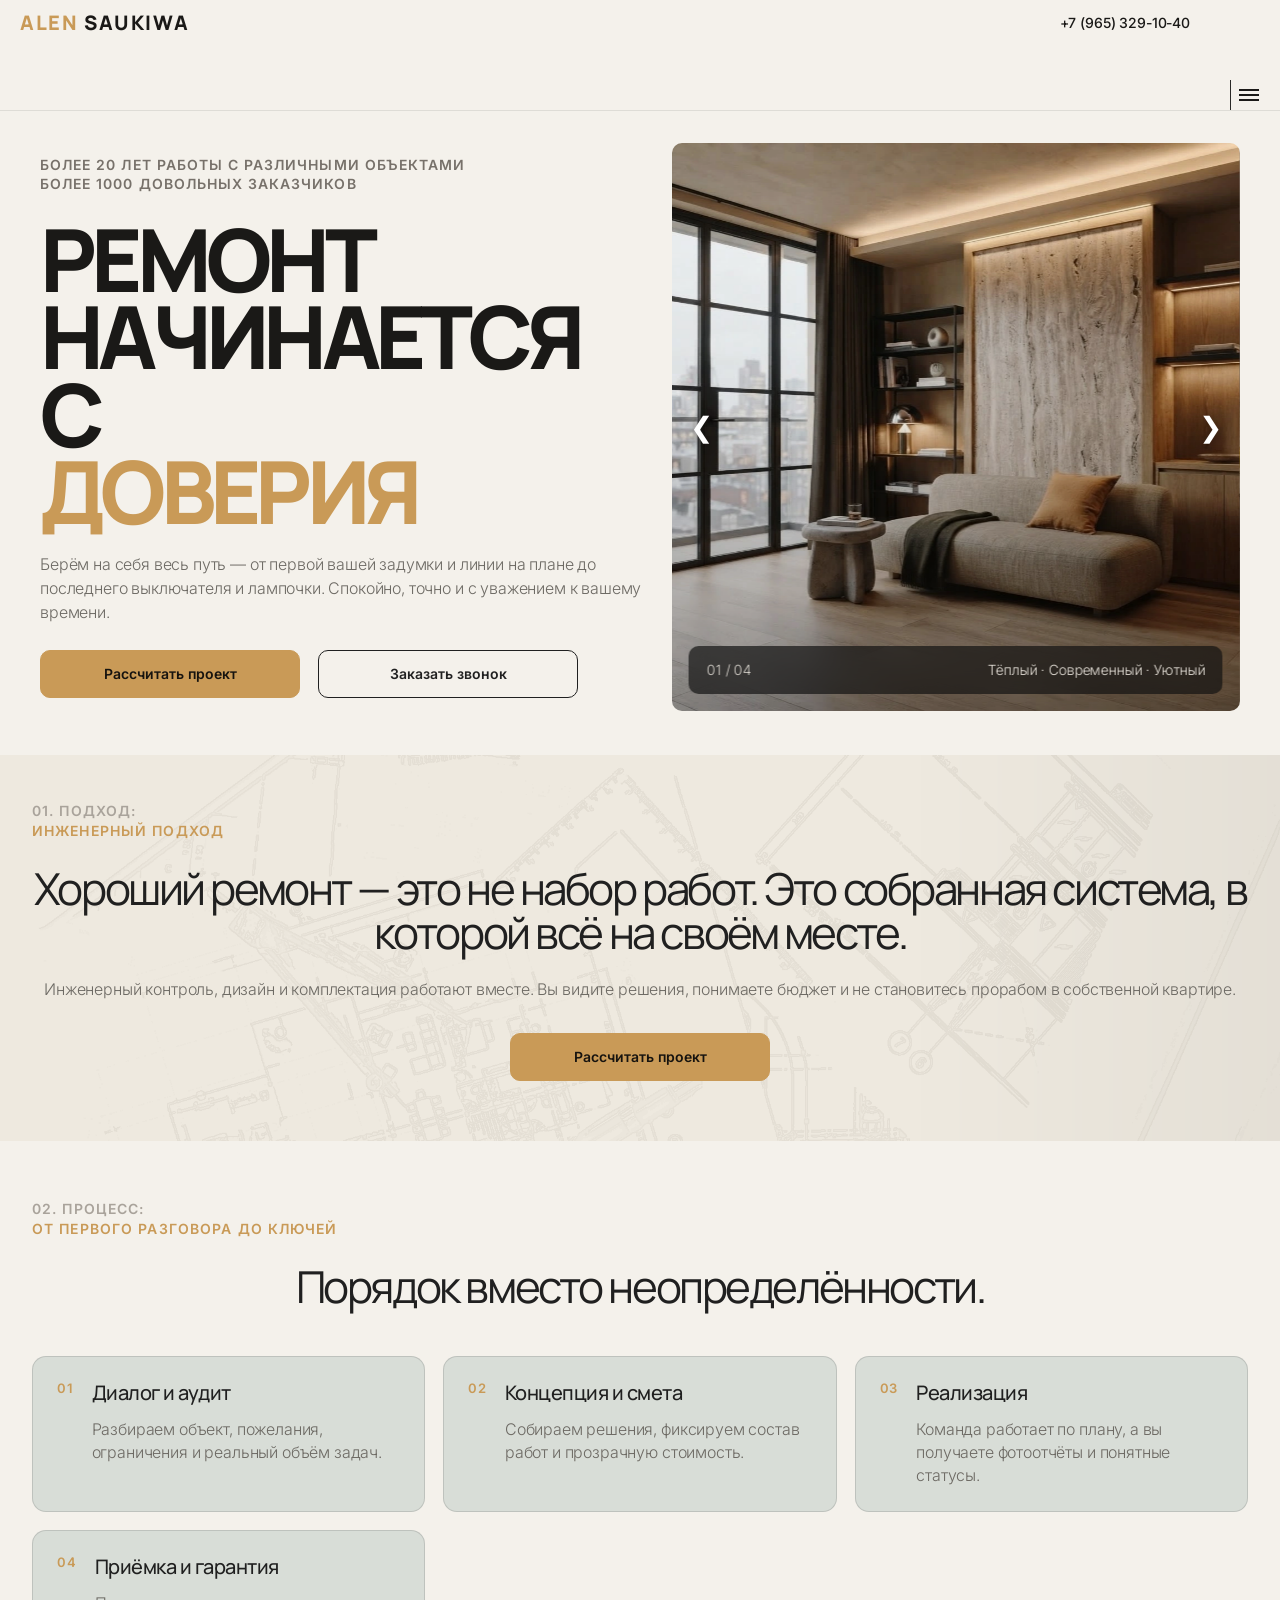
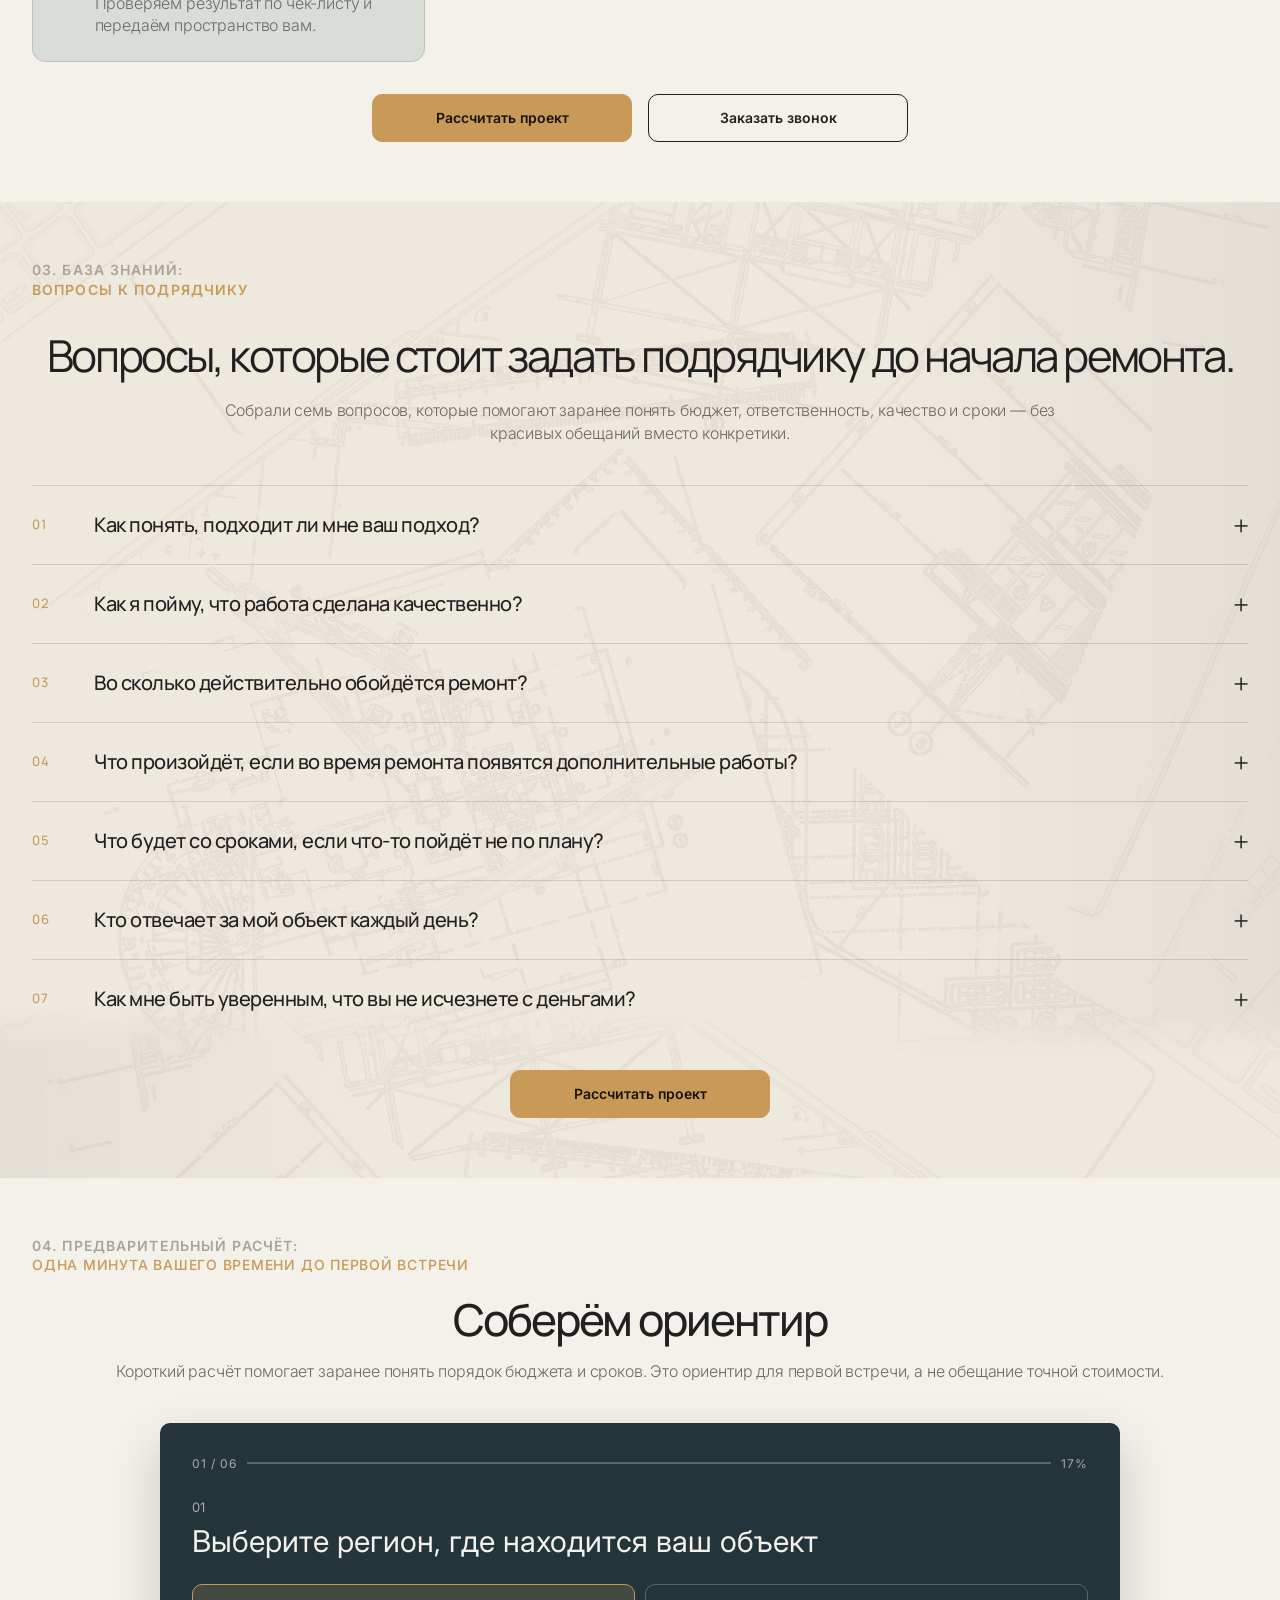
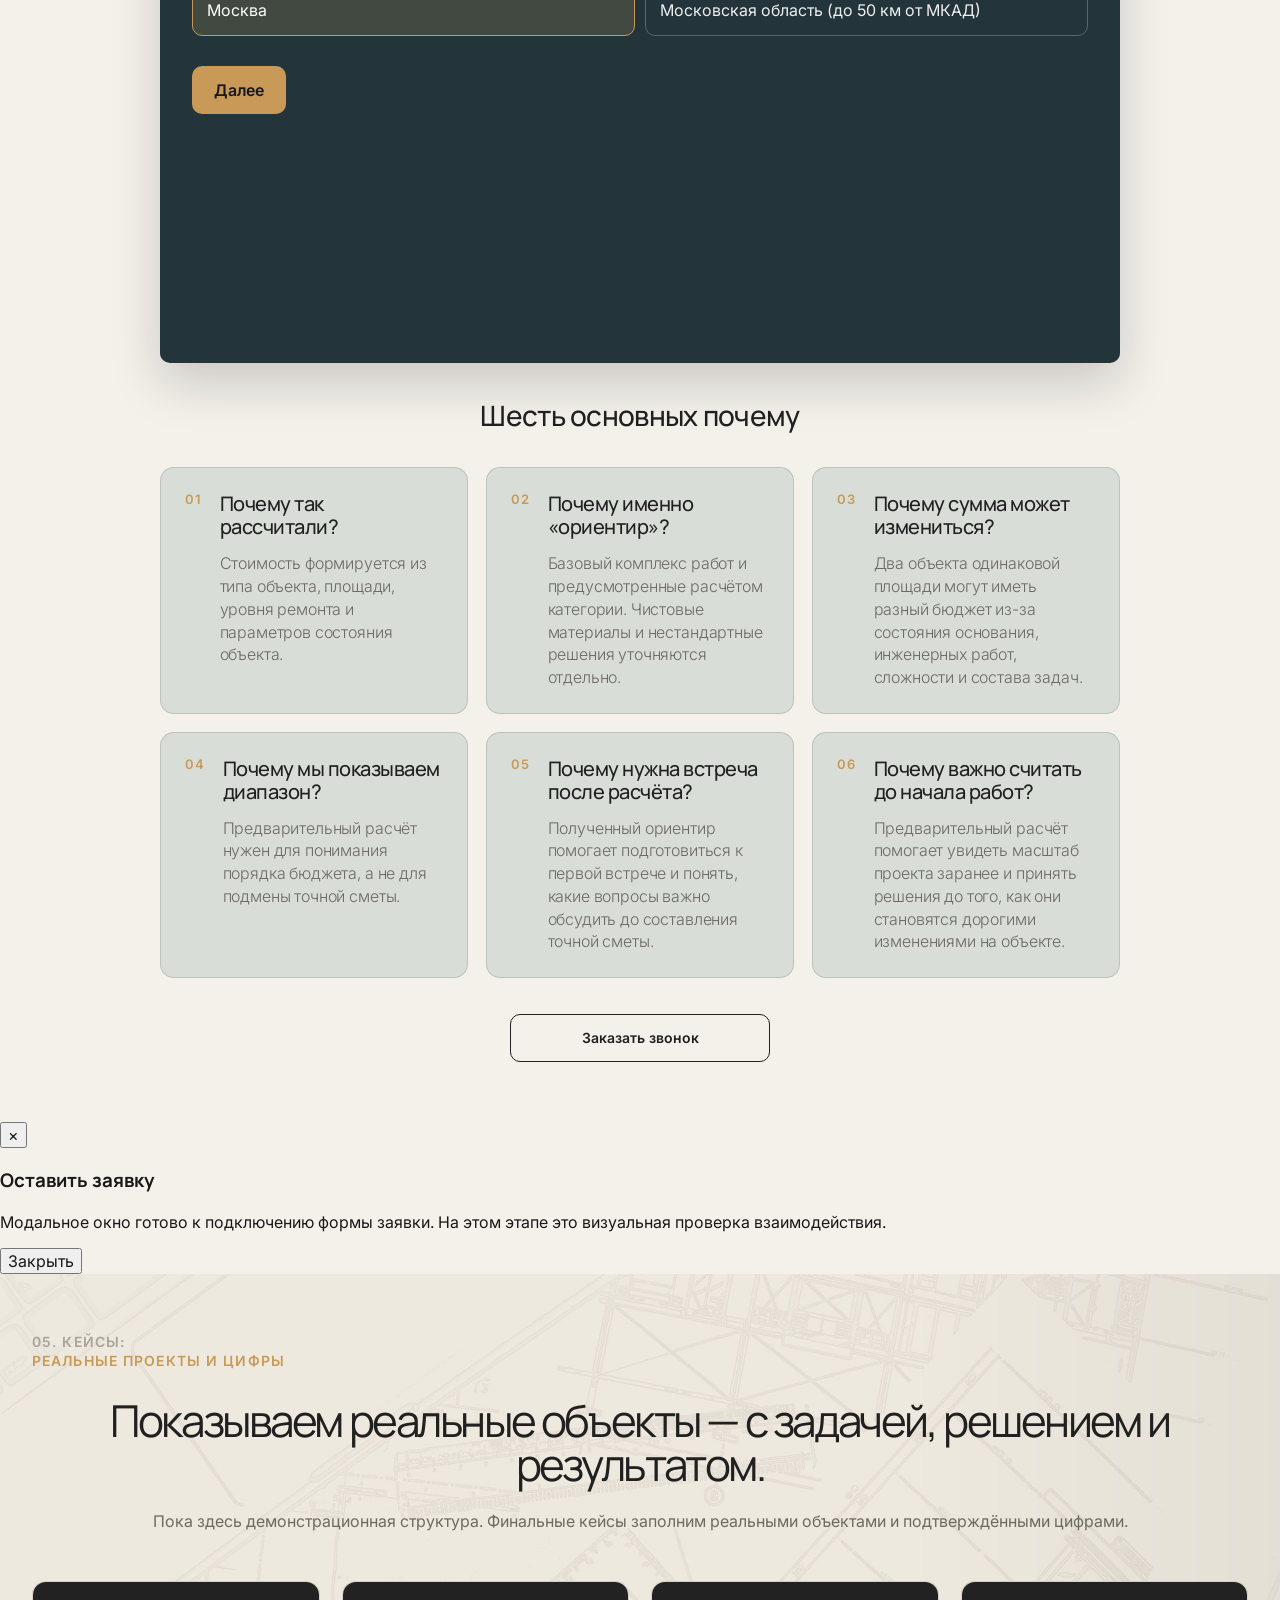
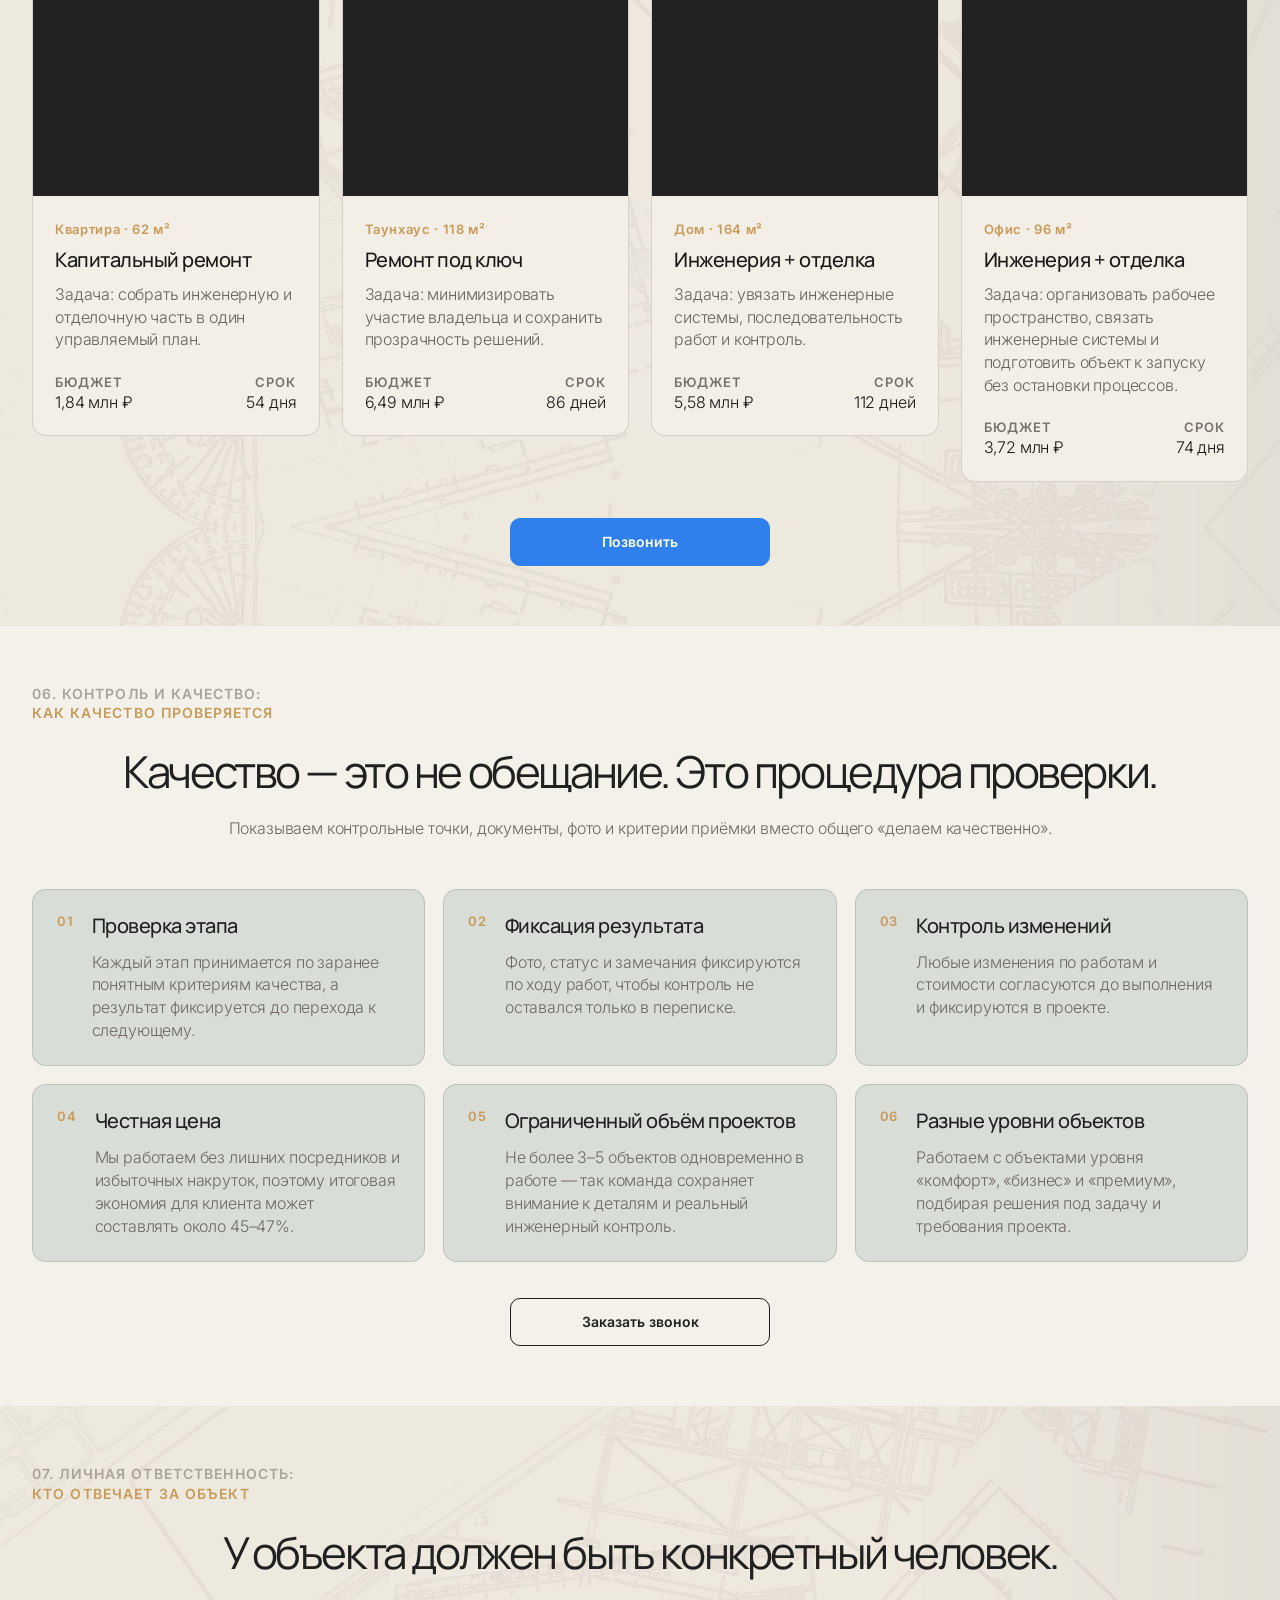
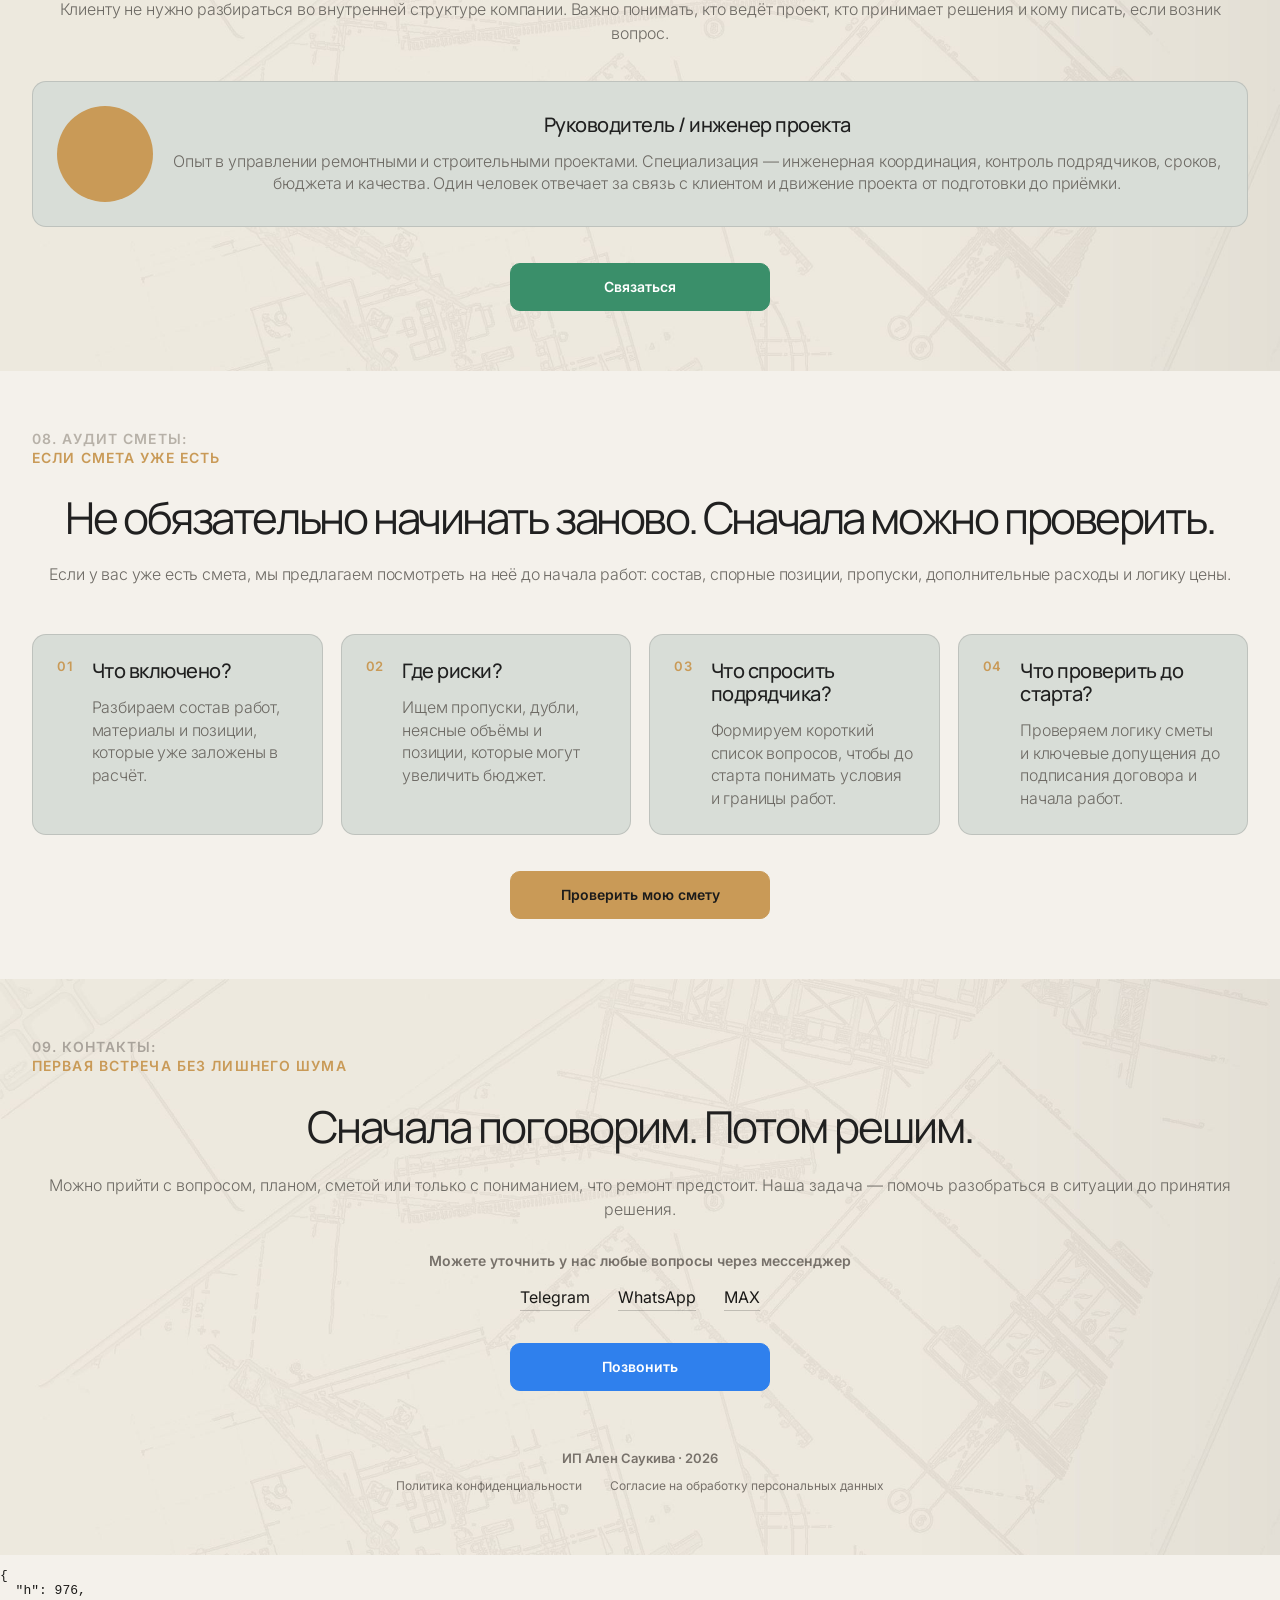
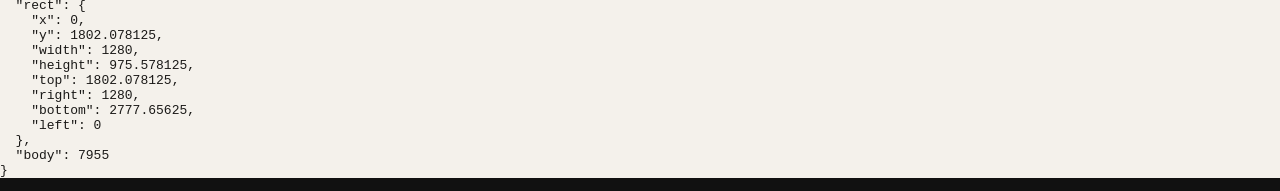
==== measure.html @ 1ff022a7 "cards test new" ====
<!DOCTYPE html>

<html lang="ru">
<head>
<meta charset="utf-8"/>
<meta content="width=device-width, initial-scale=1" name="viewport"/>
<title>ALENINDAHOUSE+ — Ремонт с инженерным подходом · V4.0</title>
<link href="https://fonts.googleapis.com" rel="preconnect"/>
<link crossorigin="" href="https://fonts.gstatic.com" rel="preconnect"/>
<link href="https://fonts.googleapis.com/css2?family=Inter:wght@300;400;500;600;700&amp;family=Manrope:wght@400;500;600;700&amp;display=swap" rel="stylesheet"/>
<link href="styles.css" rel="stylesheet"/>
<script src="site-config.js"></script>
</head>
<body class="visual-test visual-light-manrope-inter visual-light-test">
<header class="site-header">
<div class="header-inner">
<a aria-label="ALEN SAUKIWA" class="brand" href="#top"><span class="brand-gold">ALEN</span><span class="brand-space"> </span><span class="brand-light">SAUKIWA</span></a>
<button aria-controls="mainNav" aria-expanded="false" aria-label="Открыть меню" class="menu-toggle" id="menuToggle" type="button"><span></span><span></span><span></span></button>
<div aria-hidden="true" class="menu-backdrop" id="menuBackdrop"></div>
<nav aria-label="Основная навигация" class="main-nav" id="mainNav">
<a href="#block-01-anchor">Подход</a><a href="#block-02-anchor">Процесс</a><a href="#block-03-anchor">База знаний</a><a href="#block-04-anchor">Расчет</a><a href="#block-05-anchor">Кейсы</a><a href="#block-06-anchor">Контроль</a><a href="#block-07-anchor">Личность</a><a href="#block-08-anchor">Аудит сметы</a><a href="#block-09-anchor">Контакты</a>
<div class="menu-footer" aria-label="Задать вопрос через мессенджеры"><div class="menu-messenger-title">Задать вопрос через</div><div class="menu-messengers">
<a href="#" aria-label="Telegram — пока недоступно"><img src="assets/icons/telegram.svg" alt="" aria-hidden="true"/></a>
<a href="#" aria-label="WhatsApp — пока недоступно"><img src="assets/icons/whatsapp.svg" alt="" aria-hidden="true"/></a>
<a href="#" aria-label="MAX — пока недоступно"><img src="assets/icons/max.svg" alt="" aria-hidden="true"/></a>
</div></div>
</nav>
<a class="header-phone" data-site-phone="" href="tel:+79653291040">+7 (965) 329-10-40</a><a class="header-mobile-call cta cta-call" data-site-phone-mobile="" href="tel:+79653291040">Позвонить</a>
</div>
</header>
<main class="hero" id="top">
<div class="hero-shell">
<section class="hero-copy">
<div class="approach"><strong>БОЛЕЕ 20 ЛЕТ РАБОТЫ С РАЗЛИЧНЫМИ ОБЪЕКТАМИ</strong><i aria-hidden="true" class="approach-divider"></i><strong>БОЛЕЕ 1000 ДОВОЛЬНЫХ ЗАКАЗЧИКОВ</strong></div>
<h1><span>РЕМОНТ</span><span>НАЧИНАЕТСЯ С</span><span class="accent-line">ДОВЕРИЯ</span></h1>
<p class="hero-description">Берём на себя весь путь — от первой вашей задумки и линии на плане до последнего выключателя и лампочки. Спокойно, точно и с уважением к вашему времени.</p>
<div class="hero-actions">
<a data-visual-placeholder="true" class="cta cta-primary" href="#calculation-section">Рассчитать проект</a>
<a data-visual-placeholder="true" class="cta cta-secondary" href="#contacts-section">Заказать звонок</a>
<a class="cta cta-call hero-mobile-call" data-site-phone-mobile="" href="tel:+79653291040">Позвонить</a>
</div>
</section>
<section class="hero-media">
<div class="carousel">
<div class="slides" id="slides">
<article class="slide"><img alt="Интерьер проекта 1" class="slide-image image-1" src="assets/generated/hero/hero-01.webp"/ loading="eager" fetchpriority="high" decoding="async"><div class="slide-overlay"><span class="slide-counter">01 / 04</span><span>Тёплый · Современный · Уютный</span></div></article>
<article class="slide"><img alt="Интерьер проекта 2" class="slide-image image-2" src="assets/generated/hero/hero-02.webp"/ loading="lazy" decoding="async"><div class="slide-overlay"><span class="slide-counter">02 / 04</span><span>Светлый · Семейный · Функциональный</span></div></article>
<article class="slide"><img alt="Интерьер проекта 3" class="slide-image image-3" src="assets/generated/hero/hero-03.webp"/ loading="lazy" decoding="async"><div class="slide-overlay"><span class="slide-counter">03 / 04</span><span>Классический · Тёплый · Фактурный</span></div></article>
<article class="slide"><img alt="Интерьер проекта 4" class="slide-image image-4" src="assets/generated/hero/hero-04.webp"/ loading="lazy" decoding="async"><div class="slide-overlay"><span class="slide-counter">04 / 04</span><span>Спокойный · Натуральный · Домашний</span></div></article>
</div>
<button aria-label="Предыдущий слайд" class="carousel-btn prev" id="prev" type="button">❮</button>
<button aria-label="Следующий слайд" class="carousel-btn next" id="next" type="button">❯</button>
</div>
</section>
</div>
</main>
<!-- Shared engineering field: intentionally fixed so screens 01–03 can later feel like one continuous information field. -->
<section aria-labelledby="approach-title" class="approach-section" id="approach-section">
<div class="approach-section-shell">
<div class="section-heading"><div class="section-index" id="block-01-anchor">01. ПОДХОД:</div><div class="approach-kicker">ИНЖЕНЕРНЫЙ ПОДХОД</div></div>
<div class="approach-content">
<div class="approach-copy">
<h2 id="approach-title">Хороший ремонт — это не набор работ. Это собранная система, в которой всё на своём месте.</h2>
<div class="approach-info">
<p>Инженерный контроль, дизайн и комплектация работают вместе. Вы видите решения, понимаете бюджет и не становитесь прорабом в собственной квартире.</p>
</div>
<a data-visual-placeholder="true" class="cta cta-primary approach-cta" href="#calculation-section">Рассчитать проект</a>
</div>
</div>
</div>
</section>
<section aria-labelledby="process-title" class="process-section" id="process-section">
<div class="process-shell">
<div class="process-head">
<div class="section-heading process-heading"><div class="section-index" id="block-02-anchor">02. ПРОЦЕСС:</div><div class="process-kicker">ОТ ПЕРВОГО РАЗГОВОРА ДО КЛЮЧЕЙ</div></div>
</div>
<div class="process-content">
<h2 id="process-title">Порядок вместо неопределённости.</h2>
<div class="process-list info-card-grid">
<article class="process-item info-card"><div class="process-num">01</div><div><h3>Диалог и аудит</h3><p>Разбираем объект, пожелания, ограничения и реальный объём задач.</p></div></article>
<article class="process-item info-card"><div class="process-num">02</div><div><h3>Концепция и смета</h3><p>Собираем решения, фиксируем состав работ и прозрачную стоимость.</p></div></article>
<article class="process-item info-card"><div class="process-num">03</div><div><h3>Реализация</h3><p>Команда работает по плану, а вы получаете фотоотчёты и понятные статусы.</p></div></article>
<article class="process-item info-card"><div class="process-num">04</div><div><h3>Приёмка и гарантия</h3><p>Проверяем результат по чек-листу и передаём пространство вам.</p></div></article>
</div>
</div>
<div class="process-cta-wrap"><a data-visual-placeholder="true" class="cta cta-primary" href="#calculation-section">Рассчитать проект</a>
<a data-visual-placeholder="true" class="cta cta-secondary cta-light-projects process-call-cta" href="#contacts-section">Заказать звонок</a></div>
</div>
</section>
<section class="screen screen-04 knowledge-screen" id="knowledge">
<div class="knowledge-shell">
<div class="section-heading">
<div class="section-index" id="block-03-anchor">03. БАЗА ЗНАНИЙ:</div>
<div class="generic-kicker">ВОПРОСЫ К ПОДРЯДЧИКУ</div>
</div>
<div class="knowledge-content">
<h2 class="knowledge-main-title" id="knowledge-main-title">Вопросы, которые стоит задать подрядчику до начала ремонта.</h2>
<p class="knowledge-intro">
        Собрали семь вопросов, которые помогают заранее понять бюджет, ответственность, качество и сроки — без красивых обещаний вместо конкретики.
      </p>
<div class="knowledge-accordion" data-accordion="knowledge">
<div class="knowledge-item">
<button aria-expanded="false" class="knowledge-question" type="button">
<span aria-hidden="true" class="knowledge-number">01</span>
<span class="knowledge-question-text">Как понять, подходит ли мне ваш подход?</span>
<span aria-hidden="true" class="knowledge-plus">+</span>
</button>
<div class="knowledge-answer" hidden="">
<div class="knowledge-answer-inner">Мы показываем не обещания, а конкретные условия работы: прозрачный расчёт, договор, гарантию и реальные проекты с цифрами. Вы можете сравнить нашу смету с предложениями других подрядчиков, а перед началом работ воспользоваться бесплатным замером и аудитом вашей сметы.</div>
</div>
</div>
<div class="knowledge-item">
<button aria-expanded="false" class="knowledge-question" type="button">
<span aria-hidden="true" class="knowledge-number">02</span>
<span class="knowledge-question-text">Как я пойму, что работа сделана качественно?</span>
<span aria-hidden="true" class="knowledge-plus">+</span>
</button>
<div class="knowledge-answer" hidden="">
<div class="knowledge-answer-inner">Качество контролируется не только в конце ремонта. Мы используем контрольные точки, чек-листы и фотоотчёты, а работы принимаются поэтапно. Вы понимаете, что именно проверяется и по каким критериям принимается каждый этап.</div>
</div>
</div>
<div class="knowledge-item">
<button aria-expanded="false" class="knowledge-question" type="button">
<span aria-hidden="true" class="knowledge-number">03</span>
<span class="knowledge-question-text">Во сколько действительно обойдётся ремонт?</span>
<span aria-hidden="true" class="knowledge-plus">+</span>
</button>
<div class="knowledge-answer" hidden="">
<div class="knowledge-answer-inner">Мы показываем не одну условную цифру, а ориентировочный диапазон стоимости с расшифровкой. В расчёт включаем всё, что можем определить по объекту на этапе оценки. Если в процессе обнаруживаются скрытые работы, сначала объясняем их причину и стоимость и только после согласования приступаем к выполнению.</div>
</div>
</div>
<div class="knowledge-item">
<button aria-expanded="false" class="knowledge-question" type="button">
<span aria-hidden="true" class="knowledge-number">04</span>
<span class="knowledge-question-text">Что произойдёт, если во время ремонта появятся дополнительные работы?</span>
<span aria-hidden="true" class="knowledge-plus">+</span>
</button>
<div class="knowledge-answer" hidden="">
<div class="knowledge-answer-inner">Никаких неожиданных работ без согласования. Если возникает необходимость что-то изменить или добавить, мы объясняем причину, рассчитываем стоимость и согласовываем её с вами до выполнения. Сначала понятно, что и зачем делаем, — потом приступаем к работе.</div>
</div>
</div>
<div class="knowledge-item">
<button aria-expanded="false" class="knowledge-question" type="button">
<span aria-hidden="true" class="knowledge-number">05</span>
<span class="knowledge-question-text">Что будет со сроками, если что-то пойдёт не по плану?</span>
<span aria-hidden="true" class="knowledge-plus">+</span>
</button>
<div class="knowledge-answer" hidden="">
<div class="knowledge-answer-inner">Сроки фиксируются в договоре, а выполнение контролируется по плану-графику и контрольным точкам. Если возникает отклонение, мы стараемся выявить его заранее и сообщаем вам об изменениях до того, как они повлияют на дальнейший ход работ.</div>
</div>
</div>
<div class="knowledge-item">
<button aria-expanded="false" class="knowledge-question" type="button">
<span aria-hidden="true" class="knowledge-number">06</span>
<span class="knowledge-question-text">Кто отвечает за мой объект каждый день?</span>
<span aria-hidden="true" class="knowledge-plus">+</span>
</button>
<div class="knowledge-answer" hidden="">
<div class="knowledge-answer-inner">За объект отвечает инженер проекта — один человек, который координирует работу и остаётся вашим основным контактным лицом. Он принимает решения в рамках проекта, фиксирует вопросы и контролирует их решение. Вы всегда знаете, к кому обратиться.</div>
</div>
</div>
<div class="knowledge-item">
<button aria-expanded="false" class="knowledge-question" type="button">
<span aria-hidden="true" class="knowledge-number">07</span>
<span class="knowledge-question-text">Как мне быть уверенным, что вы не исчезнете с деньгами?</span>
<span aria-hidden="true" class="knowledge-plus">+</span>
</button>
<div class="knowledge-answer" hidden="">
<div class="knowledge-answer-inner">Мы работаем по официальному договору и без полной предоплаты: оплата производится после приёмки соответствующего этапа. У компании 11 лет опыта, более 300 реализованных объектов и реальные отзывы клиентов.</div>
</div>
</div>
</div>
<div class="knowledge-cta">
<a data-visual-placeholder="true" class="cta cta-primary" href="#calculation-section">Рассчитать проект</a>
</div>
</div>
</div></div></section>
<section aria-labelledby="calculation-title" class="s04" id="calculation-section">
<div class="wrap">
<div class="eyebrow"><span class="eyebrow-number" id="block-04-anchor">04. ПРЕДВАРИТЕЛЬНЫЙ РАСЧЁТ:</span></div>
<div class="section-lead">ОДНА МИНУТА ВАШЕГО ВРЕМЕНИ ДО ПЕРВОЙ ВСТРЕЧИ</div>
<h1 id="calculation-title">Соберём <span style="color:var(--gold)">ориентир</span></h1>
<p class="intro">Короткий расчёт помогает заранее понять порядок бюджета и сроков. Это ориентир для первой встречи, а не обещание точной стоимости.</p>
<div class="grid">
<div class="calc">
<div class="progress"><span id="step">01 / 03</span><i></i><span id="pct">33%</span></div>
<div id="qb"></div>
<div class="result" id="result">
<div class="rk">Предварительный ориентир</div><div class="disc">* Расчёт бесплатный и ни к чему вас не обязывает.</div><div class="price" id="price">от 0 ₽</div><div class="meta" id="meta"></div>
<div class="note">Это предварительный ориентир. Точная стоимость зависит от состояния объекта, состава работ, инженерии и выбранных решений.</div><button class="included-link" type="button">Что входит в эти цифры?</button><div class="included" hidden="" id="included"><strong>В расчёт пока заложены:</strong><ul><li>работы по выбранному типу ремонта;</li><li>базовые инженерные и подготовительные работы;</li><li>ориентир по стоимости на 1 м²;</li><li>диапазон, учитывающий неопределённость предварительной оценки.</li></ul><p>Финальная смета формируется после уточнения состояния объекта, состава работ и выбранных материалов.</p></div>
<div class="result-actions"><button data-visual-placeholder="true" class="next" type="button">Заказать звонок</button><button class="back" data-calc-reset="" type="button">Новый расчёт</button></div>
</div></div>
<aside class="trust s04-trust-cards"><h2>Шесть основных почему</h2><div class="s04-trust-grid info-card-grid"><article class="info-card"><div class="quality-num">01</div><div><h3>Почему так рассчитали?</h3><p>Стоимость формируется из типа объекта, площади, уровня ремонта и параметров состояния объекта.</p></div></article><article class="info-card"><div class="quality-num">02</div><div><h3>Почему именно «ориентир»?</h3><p>Базовый комплекс работ и предусмотренные расчётом категории. Чистовые материалы и нестандартные решения уточняются отдельно.</p></div></article><article class="info-card"><div class="quality-num">03</div><div><h3>Почему сумма может измениться?</h3><p>Два объекта одинаковой площади могут иметь разный бюджет из-за состояния основания, инженерных работ, сложности и состава задач.</p></div></article><article class="info-card"><div class="quality-num">04</div><div><h3>Почему мы показываем диапазон?</h3><p>Предварительный расчёт нужен для понимания порядка бюджета, а не для подмены точной сметы.</p></div></article><article class="info-card"><div class="quality-num">05</div><div><h3>Почему нужна встреча после расчёта?</h3><p>Полученный ориентир помогает подготовиться к первой встрече и понять, какие вопросы важно обсудить до составления точной сметы.</p></div></article><article class="info-card"><div class="quality-num">06</div><div><h3>Почему важно считать до начала работ?</h3><p>Предварительный расчёт помогает увидеть масштаб проекта заранее и принять решения до того, как они становятся дорогими изменениями на объекте.</p></div></article></div></aside>
</div>
<div class="s04-projects-cta">
<a data-visual-placeholder="true" class="cta cta-secondary cta-light-projects" href="#contacts-section">Заказать звонок</a>
</div>
</div></section>
<div aria-labelledby="calc04ModalTitle" aria-modal="true" class="calc04-modal" id="calc04Modal" role="dialog">
<div class="calc04-modal-card">
<button aria-label="Закрыть" class="calc04-modal-close" id="calc04ModalClose" type="button">×</button>
<h3 id="calc04ModalTitle">Оставить заявку</h3>
<p>Модальное окно готово к подключению формы заявки. На этом этапе это визуальная проверка взаимодействия.</p>
<button class="next" id="calc04ModalClose2" type="button">Закрыть</button>
</div>
</div>
<section aria-labelledby="cases-title" class="section-dark cases-section" id="cases-section">
<div class="generic-shell">
<div class="section-heading">
<div class="section-index" id="block-05-anchor">05. КЕЙСЫ:</div>
<div class="generic-kicker">РЕАЛЬНЫЕ ПРОЕКТЫ И ЦИФРЫ</div>
</div>
<div class="generic-head">
<h2 id="cases-title">Показываем реальные объекты — с задачей, решением и результатом.</h2>
<p>Пока здесь демонстрационная структура. Финальные кейсы заполним реальными объектами и подтверждёнными цифрами.</p>
</div>
<div class="case-grid">
<article class="case-card">
<div class="case-visual"><img alt="Современный интерьер квартиры" decoding="async" loading="lazy" src="assets/generated/cases/case-01.webp"/></div>
<div class="case-data"><span>Квартира · 62 м²</span><strong>Капитальный ремонт</strong><p>Задача: собрать инженерную и отделочную часть в один управляемый план.</p><div><b>Бюджет</b><b>Срок</b></div><div><span>1,84 млн ₽</span><span>54 дня</span></div></div>
</article>
<article class="case-card">
<div class="case-visual"><img alt="Современный интерьер таунхауса" decoding="async" loading="lazy" src="assets/generated/cases/case-02.webp"/></div>
<div class="case-data"><span>Таунхаус · 118 м²</span><strong>Ремонт под ключ</strong><p>Задача: минимизировать участие владельца и сохранить прозрачность решений.</p><div><b>Бюджет</b><b>Срок</b></div><div><span>6,49 млн ₽</span><span>86 дней</span></div></div>
</article>
<article class="case-card">
<div class="case-visual"><img alt="Современная кухня в частном доме" decoding="async" loading="lazy" src="assets/generated/cases/case-03.webp"/></div>
<div class="case-data"><span>Дом · 164 м²</span><strong>Инженерия + отделка</strong><p>Задача: увязать инженерные системы, последовательность работ и контроль.</p><div><b>Бюджет</b><b>Срок</b></div><div><span>5,58 млн ₽</span><span>112 дней</span></div></div>
</article>
<article class="case-card">
<div class="case-visual"><img alt="Современный офис" decoding="async" loading="lazy" src="assets/generated/cases/case-04.webp"/></div>
<div class="case-data"><span>Офис · 96 м²</span><strong>Инженерия + отделка</strong><p>Задача: организовать рабочее пространство, связать инженерные системы и подготовить объект к запуску без остановки процессов.</p><div><b>Бюджет</b><b>Срок</b></div><div><span>3,72 млн ₽</span><span>74 дня</span></div></div>
</article>
</div>
<div class="cases-cta-wrap"><a class="cta cta-call cases-call-cta" href="tel:+79653291040">Позвонить</a></div>
</div>
</section>
<section aria-labelledby="quality-title" class="section-light quality-section" id="quality-section">
<div class="quality-shell">
<div class="quality-head">
<div class="section-heading quality-heading">
<div class="section-index" id="block-06-anchor">06. КОНТРОЛЬ И КАЧЕСТВО:</div>
<div class="quality-kicker">КАК КАЧЕСТВО ПРОВЕРЯЕТСЯ</div>
</div>
</div>
<div class="quality-content">
<h2 id="quality-title">Качество — это не обещание. Это <span class="gold-text">процедура проверки.</span></h2>
<p class="quality-description">Показываем контрольные точки, документы, фото и критерии приёмки вместо общего «делаем качественно».</p>
</div>
<div class="quality-list info-card-grid">
<article class="quality-item info-card"><div class="quality-num">01</div><div><h3>Проверка этапа</h3><p>Каждый этап принимается по заранее понятным критериям качества, а результат фиксируется до перехода к следующему.</p></div></article>
<article class="quality-item info-card"><div class="quality-num">02</div><div><h3>Фиксация результата</h3><p>Фото, статус и замечания фиксируются по ходу работ, чтобы контроль не оставался только в переписке.</p></div></article>
<article class="quality-item info-card"><div class="quality-num">03</div><div><h3>Контроль изменений</h3><p>Любые изменения по работам и стоимости согласуются до выполнения и фиксируются в проекте.</p></div></article>
<article class="quality-item info-card"><div class="quality-num">04</div><div><h3>Честная цена</h3><p>Мы работаем без лишних посредников и избыточных накруток, поэтому итоговая экономия для клиента может составлять около 45–47%.</p></div></article>
<article class="quality-item info-card"><div class="quality-num">05</div><div><h3>Ограниченный объём проектов</h3><p>Не более 3–5 объектов одновременно в работе — так команда сохраняет внимание к деталям и реальный инженерный контроль.</p></div></article>
<article class="quality-item info-card"><div class="quality-num">06</div><div><h3>Разные уровни объектов</h3><p>Работаем с объектами уровня «комфорт», «бизнес» и «премиум», подбирая решения под задачу и требования проекта.</p></div></article>
</div>
<div class="quality-cta-wrap"><a data-visual-placeholder="true" class="cta cta-secondary cta-light-projects quality-call-cta" href="#contacts-section">Заказать звонок</a></div>
</div>
</section>
<section aria-labelledby="responsibility-title" class="section-dark responsibility-section" id="responsibility-section">
<div class="generic-shell">
<div class="section-heading"><div class="section-index" id="block-07-anchor">07. ЛИЧНАЯ ОТВЕТСТВЕННОСТЬ:</div><div class="generic-kicker">КТО ОТВЕЧАЕТ ЗА ОБЪЕКТ</div></div>
<div class="responsibility-layout">
<div class="responsibility-copy">
<h2 id="responsibility-title">У объекта должен быть <span class="accent-line">конкретный человек.</span></h2>
<p>Клиенту не нужно разбираться во внутренней структуре компании. Важно понимать, кто ведёт проект, кто принимает решения и кому писать, если возник вопрос.</p>
</div>
<div class="person-card">
<div class="person-avatar"><img alt="Руководитель проекта" decoding="async" loading="lazy" src="assets/generated/avatar-alen.png"/></div>
<div>
<strong>Руководитель / инженер проекта</strong>
<span>Опыт в управлении ремонтными и строительными проектами. Специализация — инженерная координация, контроль подрядчиков, сроков, бюджета и качества. Один человек отвечает за связь с клиентом и движение проекта от подготовки до приёмки.</span>
</div>
</div>
<a data-visual-placeholder="true" class="cta cta-primary responsibility-contact-cta" href="#contacts-section">Связаться</a>
</div>
</div>
</section>
<section aria-labelledby="audit-title" class="section-light audit-section" id="audit-section">
<div class="generic-shell audit-shell">
<div class="section-heading">
<div class="section-index dark" id="block-08-anchor">08. АУДИТ СМЕТЫ:</div>
<div class="generic-kicker gold">ЕСЛИ СМЕТА УЖЕ ЕСТЬ</div>
</div>
<div class="audit-content">
<h2 id="audit-title">Не обязательно начинать заново. <span class="gold-text">Сначала можно проверить.</span></h2>
<p>Если у вас уже есть смета, мы предлагаем посмотреть на неё до начала работ: состав, спорные позиции, пропуски, дополнительные расходы и логику цены.</p>
<div aria-label="Что проверяем в смете" class="audit-points info-card-grid">
<article class="audit-point info-card"><div class="quality-num">01</div><div><h3>Что включено?</h3><p>Разбираем состав работ, материалы и позиции, которые уже заложены в расчёт.</p></div></article>
<article class="audit-point info-card"><div class="quality-num">02</div><div><h3>Где риски?</h3><p>Ищем пропуски, дубли, неясные объёмы и позиции, которые могут увеличить бюджет.</p></div></article>
<article class="audit-point info-card"><div class="quality-num">03</div><div><h3>Что спросить подрядчика?</h3><p>Формируем короткий список вопросов, чтобы до старта понимать условия и границы работ.</p></div></article>
<article class="audit-point info-card"><div class="quality-num">04</div><div><h3>Что проверить до старта?</h3><p>Проверяем логику сметы и ключевые допущения до подписания договора и начала работ.</p></div></article>
</div>
<div class="audit-cta-wrap"><a data-visual-placeholder="true" class="cta cta-primary" href="#contacts-section">Проверить мою смету</a></div>
</div>
</div>
</section>
<section aria-labelledby="contacts-title" class="section-dark contacts-section" id="contacts-section">
<div class="generic-shell contacts-shell">
<div class="section-heading">
<div class="section-index" id="block-09-anchor">09. КОНТАКТЫ:</div>
<div class="generic-kicker">ПЕРВАЯ ВСТРЕЧА БЕЗ ЛИШНЕГО ШУМА</div>
</div>
<div class="contacts-main">
<h2 id="contacts-title">Сначала поговорим. <span class="accent-line">Потом решим.</span></h2>
<p>Можно прийти с вопросом, планом, сметой или только с пониманием, что ремонт предстоит. Наша задача — помочь разобраться в ситуации до принятия решения.</p>
<div class="contacts-social-label">Можете уточнить у нас любые вопросы через мессенджер</div>
<nav aria-label="Мессенджеры" class="contacts-messengers">
<a class="contacts-messenger-link" href="#">Telegram</a>
<a class="contacts-messenger-link" href="#">WhatsApp</a>
<a class="contacts-messenger-link" href="#">MAX</a>
</nav>
<a class="cta cta-call contacts-call-cta" href="tel:+79653291040">Позвонить</a>
</div>
<div class="contacts-legal">
<div class="contacts-company">ИП Ален Саукива · 2026</div>
<nav aria-label="Юридическая информация" class="contacts-legal-links">
<a href="privacy-policy.html">Политика конфиденциальности</a>
<a href="personal-data-consent.html">Согласие на обработку персональных данных</a>
</nav>
</div>
</div>
</section>

<script>
/* VISUAL TEST: non-call CTAs are intentionally inert. Phone CTAs remain real tel: links. */
document.addEventListener('click', function(e){
  const el = e.target.closest('[data-visual-placeholder]');
  if(!el) return;
  e.preventDefault();
  e.stopPropagation();
}, true);
</script>
<script src="script.js"></script>
<script>
(function(){
  'use strict';
  /* Screen 04 calculator — scoped to avoid conflicts with screens 01–03. */
  const CALC04_RATES={
    flat:{cosmetic:12000,capital:22000,designer:32000,turnkey:42000},
    house:{cosmetic:14000,capital:25000,designer:36000,turnkey:48000},
    townhouse:{cosmetic:15000,capital:27000,designer:38000,turnkey:50000}
  };
  /* Commercial baseline is intentionally unchanged: 44,000 ₽/m².
     Repair-format selection is now collected for scope transparency; commercial
     format-specific coefficients are NOT applied until the tariff audit is approved. */
  const CALC04_COMMERCIAL_RATE=22000*2;
  const CALC04_RANGE=0.12;
  const CALC04_AREA_LIMITS={
    flat:{min:20,max:120},
    house:{min:60,max:200},
    townhouse:{min:70,max:300},
    commercial:{min:10,max:100}
  };
  const CALC04_STATE={
    region:'moscow',object:'flat',apartmentType:'new',rooms:null,bathrooms:'1',commercialType:null,area:60,repair:'capital',step:1
  };
  const CALC04_QUESTIONS={
    region:{title:'Выберите регион, где находится ваш объект',options:[['moscow','Москва'],['mo','Московская область (до 50 км от МКАД)']]},
    object:{title:'Что будем ремонтировать?',options:[['flat','Квартира'],['house','Частный дом'],['townhouse','Таунхаус'],['commercial','Коммерция']]},
    apartmentType:{title:'Где находится квартира?',options:[['new','Новостройка'],['secondary','Вторичное жильё']]},
    rooms:{title:'Сколько комнат в квартире?',options:[['1','1'],['2','2'],['3','3'],['4plus','4+']]},
    bathrooms:{title:'Сколько санузлов?',options:[['1','1'],['2','2'],['3plus','3+']]},
    commercialType:{title:'Какой тип коммерческого помещения?',options:[['office','Офис'],['retail','Магазин / шоурум'],['service','Сфера услуг'],['horeca','Кафе / ресторан'],['other','Другое']]},
    area:{title:'Какая площадь объекта?',range:true},
    repair:{title:'Какой формат ремонта планируется?',options:[['cosmetic','Косметический'],['capital','Капитальный'],['designer','Дизайнерский'],['turnkey','Под ключ']]}
  };
  const CALC04_REPAIR_DETAILS={
    cosmetic:{title:'Косметический',short:'Обновление отделки без полного цикла капитальных работ.',items:['подготовка и обновление поверхностей','покраска, обои и локальная отделка','обновление напольного покрытия по задаче','финальные монтажные работы без масштабной инженерии']},
    capital:{title:'Капитальный',short:'Полный комплекс черновых и инженерных работ с последующей отделкой.',items:['демонтаж и подготовка объекта','электрика и сантехнические коммуникации','выравнивание стен, пола и потолка','перепланировка и замена отдельных элементов по необходимости','чистовая отделка']},
    designer:{title:'Дизайнерский',short:'Ремонт с привязкой к дизайн-проекту и согласованным решениям.',items:['реализация работ по дизайн-проекту','точная подготовка и реализация отделочных решений','координация инженерных и чистовых работ','финальные монтажные работы согласно проекту']},
    turnkey:{title:'Под ключ',short:'Полный цикл до готового объекта, включая организацию закупок и финальный монтаж.',items:['полный демонтаж и инженерные работы','выравнивание и черновая подготовка','чистовая отделка и финальные работы','закупка и организация поставок материалов','установка кухни и мебели по согласованной задаче']}
  };

  const CALC04_OBJECT_NAMES={flat:'Квартира',house:'Частный дом',townhouse:'Таунхаус',commercial:'Коммерция'};
  const CALC04_COMMERCIAL_NAMES={office:'Офис',retail:'Магазин / шоурум',service:'Сфера услуг',horeca:'Кафе / ресторан',other:'Другое'};
  const CALC04_BATHROOM_NAMES={1:'1',2:'2','3plus':'3+'};
  const CALC04_ROOM_NAMES={1:'1',2:'2',3:'3','4plus':'4+'};

  const calc04El={
    step:document.getElementById('step'),
    pct:document.getElementById('pct'),
    qb:document.getElementById('qb'),
    result:document.getElementById('result'),
    price:document.getElementById('price'),
    meta:document.getElementById('meta'),
    progress:document.querySelector('.s04 .progress'),
    calc:document.querySelector('.s04 .calc'),
    included:document.getElementById('included')
  };

  function calc04Limits(){ return CALC04_AREA_LIMITS[CALC04_STATE.object] || CALC04_AREA_LIMITS.flat; }
  function calc04FormatRange(value){
    const low=Math.round((value*(1-CALC04_RANGE))/10000)*10000;
    const high=Math.round((value*(1+CALC04_RANGE))/10000)*10000;
    return 'от '+low.toLocaleString('ru-RU')+' до '+high.toLocaleString('ru-RU')+' ₽';
  }
  function calc04GetTerm(){
    if(CALC04_STATE.object==='commercial'){
      const base=60;
      const extra=Math.max(0,Math.ceil((CALC04_STATE.area-10)/15))*5;
      return Math.min(base+extra,180);
    }
    const base={cosmetic:45,capital:75,designer:95,turnkey:110}[CALC04_STATE.repair];
    const extra=Math.max(0,Math.ceil((CALC04_STATE.area-60)/20))*7;
    return Math.min(base+extra,180);
  }
  function calc04CurrentRate(){
    return CALC04_STATE.object==='commercial'
      ? CALC04_COMMERCIAL_RATE
      : CALC04_RATES[CALC04_STATE.object][CALC04_STATE.repair];
  }
  function calc04Path(){
    const path=['region','object'];
    if(CALC04_STATE.object==='flat'){
      path.push('apartmentType');
      if(CALC04_STATE.apartmentType==='secondary') path.push('rooms');
      path.push('bathrooms');
    } else if(CALC04_STATE.object==='house' || CALC04_STATE.object==='townhouse') {
      path.push('bathrooms');
    } else if(CALC04_STATE.object==='commercial') {
      path.push('commercialType');
    }
    path.push('area');
    path.push('repair');
    return path;
  }
  function calc04Render(){
    const path=calc04Path();
    const key=path[CALC04_STATE.step-1] || 'region';
    const q=CALC04_QUESTIONS[key];
    const total=path.length;
    calc04El.step.textContent=String(CALC04_STATE.step).padStart(2,'0')+' / '+String(total).padStart(2,'0');
    calc04El.pct.textContent=Math.round(CALC04_STATE.step/total*100)+'%';

    if(q.range){
      const lim=calc04Limits();
      CALC04_STATE.area=Math.min(Math.max(CALC04_STATE.area,lim.min),lim.max);
      calc04El.qb.innerHTML=
        '<div class="q-label">'+String(CALC04_STATE.step).padStart(2,'0')+'</div><div class="q">'+q.title+'</div>'+ 
        '<div class="slider"><div class="value">'+CALC04_STATE.area+' м²</div>'+ 
        '<input id="area" type="range" min="'+lim.min+'" max="'+lim.max+'" value="'+CALC04_STATE.area+'">'+
        '<div class="ranges"><span>'+lim.min+' м²</span><span>'+lim.max+' м²</span></div></div>'+ 
        '<div class="controls">'+
        (CALC04_STATE.step>1?'<button class="back" type="button" data-calc-action="prev">Назад</button>':'')+
        '<button class="next" type="button" data-calc-action="next">Далее</button>'+ 
        '</div>';
      const area=document.getElementById('area');
      area.addEventListener('input',function(e){
        CALC04_STATE.area=Number(e.target.value);
        const value=calc04El.qb.querySelector('.value');
        if(value) value.textContent=CALC04_STATE.area+' м²';
      });
    } else {
      const stateKey={region:'region',object:'object',apartmentType:'apartmentType',rooms:'rooms',bathrooms:'bathrooms',commercialType:'commercialType',repair:'repair'}[key];
      calc04El.qb.innerHTML=
        '<div class="q-label">'+String(CALC04_STATE.step).padStart(2,'0')+'</div>'+ 
        '<div class="q">'+q.title+'</div>'+ 
        '<div class="opts">'+q.options.map(function(x){
          return '<button class="opt '+(CALC04_STATE[stateKey]===x[0]?'active':'')+'" type="button" data-calc-value="'+x[0]+'">'+x[1]+'</button>';
        }).join('')+'</div>'+ 
        '<div class="controls">'+
        (CALC04_STATE.step>1?'<button class="back" type="button" data-calc-action="prev">Назад</button>':'')+
        '<button class="next" type="button" data-calc-action="next">Далее</button>'+ 
        '</div>';
    }
  }

  function calc04Advance(){
    const path=calc04Path();
    if(CALC04_STATE.step < path.length){ CALC04_STATE.step++; calc04Render(); }
    else { calc04Result(); }
  }
  function calc04Pick(value){
    const path=calc04Path();
    const key=path[CALC04_STATE.step-1];
    if(key==='region') CALC04_STATE.region=value;
    if(key==='object'){
      CALC04_STATE.object=value;
      CALC04_STATE.apartmentType=value==='flat' ? (CALC04_STATE.apartmentType || 'new') : null;
      CALC04_STATE.rooms=null;
      CALC04_STATE.bathrooms=(value==='commercial' ? null : (CALC04_STATE.bathrooms || '1'));
      CALC04_STATE.commercialType=value==='commercial' ? (CALC04_STATE.commercialType || 'office') : null;
      const lim=calc04Limits();
      CALC04_STATE.area=Math.min(Math.max(CALC04_STATE.area,lim.min),lim.max);
    }
    if(key==='apartmentType'){
      CALC04_STATE.apartmentType=value;
      if(value==='new') CALC04_STATE.rooms=null;
    }
    if(key==='rooms') CALC04_STATE.rooms=value;
    if(key==='bathrooms') CALC04_STATE.bathrooms=value;
    if(key==='commercialType') CALC04_STATE.commercialType=value;
    if(key==='repair') CALC04_STATE.repair=value;
    calc04Render();
  }
  function calc04Prev(){ if(CALC04_STATE.step>1){ CALC04_STATE.step--; calc04Render(); } }
  function calc04Result(){
    const rate=calc04CurrentRate();
    const total=Math.round(CALC04_STATE.area*rate/10000)*10000;
    const avgLow=Math.round((rate*(1-CALC04_RANGE))/100)*100;
    const avgHigh=Math.round((rate*(1+CALC04_RANGE))/100)*100;
    const term=calc04GetTerm();
    const repair=CALC04_REPAIR_DETAILS[CALC04_STATE.repair];
    calc04El.price.textContent=calc04FormatRange(total);
    let summary='<div class="calc-summary"><div><span>Вид объекта</span><strong>'+CALC04_OBJECT_NAMES[CALC04_STATE.object]+'</strong></div>';
    if(CALC04_STATE.object==='flat'){
      summary+='<div><span>Тип квартиры</span><strong>'+(CALC04_STATE.apartmentType==='secondary'?'Вторичное жильё':'Новостройка')+'</strong></div>';
      if(CALC04_STATE.rooms) summary+='<div><span>Комнаты</span><strong>'+CALC04_ROOM_NAMES[CALC04_STATE.rooms]+'</strong></div>';
      summary+='<div><span>Санузлы</span><strong>'+CALC04_BATHROOM_NAMES[CALC04_STATE.bathrooms]+'</strong></div>';
    } else if(CALC04_STATE.object==='house' || CALC04_STATE.object==='townhouse'){
      summary+='<div><span>Санузлы</span><strong>'+CALC04_BATHROOM_NAMES[CALC04_STATE.bathrooms]+'</strong></div>';
    } else if(CALC04_STATE.object==='commercial'){
      summary+='<div><span>Тип коммерции</span><strong>'+CALC04_COMMERCIAL_NAMES[CALC04_STATE.commercialType]+'</strong></div>';
    }
    summary+='<div><span>Площадь</span><strong>'+CALC04_STATE.area+' м²</strong></div>';
    if(repair) summary+='<div><span>Формат ремонта</span><strong>'+repair.title+'</strong></div>';
    summary+='<div><span>Ориентировочный срок ремонта</span><strong>'+term+'–'+(term+15)+' дней</strong></div>'+ 
      '<div><span>Ориентировочная цена за м²</span><strong>'+avgLow.toLocaleString('ru-RU')+'–'+avgHigh.toLocaleString('ru-RU')+' ₽/м²</strong></div></div>';
    if(CALC04_STATE.object==='commercial'){
      summary+='<p class="calc-note">Для коммерции формат ремонта уже учитывается в составе работ, но текущий расчёт цены сохраняет единый базовый коэффициент. Коэффициенты по форматам будут уточнены отдельно.</p>';
    }
    calc04El.meta.innerHTML=summary;
    const includedTitle=calc04El.included?.querySelector('strong');
    const includedList=calc04El.included?.querySelector('ul');
    const includedNote=calc04El.included?.querySelector('p');
    if(repair && includedTitle && includedList){
      includedTitle.textContent='В расчёт заложен формат «'+repair.title+'»: ';
      includedList.innerHTML=repair.items.map(item=>'<li>'+item+'</li>').join('');
      if(includedNote) includedNote.textContent=repair.short+' Точная смета формируется после уточнения состояния объекта, состава работ и выбранных материалов.';
    }
    calc04El.step.textContent=String(calc04Path().length).padStart(2,'0')+' / '+String(calc04Path().length).padStart(2,'0');
    calc04El.pct.textContent='100%';
    calc04El.result.classList.add('show');
    calc04El.qb.style.display='none';
    calc04El.progress.style.display='none';
  }
  function calc04Reset(){
    CALC04_STATE.region='moscow';
    CALC04_STATE.object='flat';
    CALC04_STATE.apartmentType='new';
    CALC04_STATE.rooms=null;
    CALC04_STATE.bathrooms='1';
    CALC04_STATE.commercialType=null;
    CALC04_STATE.area=60;
    CALC04_STATE.repair='capital';
    CALC04_STATE.step=1;
    calc04El.result.classList.remove('show');
    calc04El.qb.style.display='';
    calc04El.progress.style.display='flex';
    calc04Render();
  }
  function calc04ToggleIncluded(){ calc04El.included.hidden=!calc04El.included.hidden; }

  calc04El.qb.addEventListener('click',function(event){
    const action=event.target.closest('[data-calc-action]');
    if(action){
      if(action.dataset.calcAction==='prev') calc04Prev();
      if(action.dataset.calcAction==='next') calc04Advance();
      return;
    }
    const option=event.target.closest('[data-calc-value]');
    if(option) calc04Pick(option.dataset.calcValue);
  });
  document.querySelector('.s04 .result-actions')?.addEventListener('click',function(event){
    const button=event.target.closest('[data-calc-reset]');
    if(button) calc04Reset();
  });
  document.querySelector('.s04 .included-link')?.addEventListener('click',calc04ToggleIncluded);
  document.querySelector('.s04 .audit button')?.addEventListener('click',function(){
    const modal=document.getElementById('calc04Modal'); if(modal) modal.classList.add('open');
  });
  document.querySelector('.s04 .result-actions .next')?.addEventListener('click',function(){
    const modal=document.getElementById('calc04Modal'); if(modal) modal.classList.add('open');
  });
  document.getElementById('calc04ModalClose2')?.addEventListener('click',function(){ document.getElementById('calc04Modal')?.classList.remove('open'); });
  document.getElementById('calc04ModalClose')?.addEventListener('click',function(){ document.getElementById('calc04Modal')?.classList.remove('open'); });
  document.getElementById('calc04Modal')?.addEventListener('click',function(event){ if(event.target===event.currentTarget) event.currentTarget.classList.remove('open'); });
  document.addEventListener('keydown',function(event){ if(event.key==='Escape') document.getElementById('calc04Modal')?.classList.remove('open'); });

  calc04Render();
})();
</script>
<script>
(function () {
  const root = document.querySelector('[data-accordion="knowledge"]');
  if (!root) return;

  root.addEventListener('click', function (event) {
    const button = event.target.closest('.knowledge-question');
    if (!button) return;

    const item = button.closest('.knowledge-item');
    const answer = item && item.querySelector('.knowledge-answer');
    if (!answer) return;

    const willOpen = button.getAttribute('aria-expanded') !== 'true';

    root.querySelectorAll('.knowledge-question[aria-expanded="true"]').forEach(function (other) {
      if (other === button) return;
      const otherItem = other.closest('.knowledge-item');
      const otherAnswer = otherItem && otherItem.querySelector('.knowledge-answer');

      other.setAttribute('aria-expanded', 'false');
      if (otherAnswer) otherAnswer.hidden = true;
      if (otherItem) otherItem.classList.remove('is-open');
    });

    button.setAttribute('aria-expanded', String(willOpen));
    answer.hidden = !willOpen;
    item.classList.toggle('is-open', willOpen);
  });
})();
</script>
<script>window.addEventListener("load",()=>{const el=document.querySelector("#knowledge"); const q=document.querySelector("#knowledge-screen")||document.querySelector(".knowledge-screen"); const x=q?.getBoundingClientRect(); const out=document.createElement("pre"); out.id="__measure"; out.textContent=JSON.stringify({h:q?.scrollHeight, rect:x, body:document.body.scrollHeight},null,2); document.body.appendChild(out);});</script></body>
</html>
---- styles.css ----
/* =========================================================
   ALENINDAHOUSE+ — V4.0 STABLE WORKING RELEASE
   Stable V4.0 runtime stylesheet.
   Geometry is defined once per component and then adapted upward.
   ========================================================= */
:root{
  --light-card-line:rgba(32,32,32,.14);
  --cta-font-family:var(--font-body);
  --cta-font-size:14px;
  --cta-font-weight:600;
  --cta-line-height:1;
  --cta-letter-spacing:0;

  --font-main:"Manrope",Arial,sans-serif;
  --font-body:"Inter",Arial,sans-serif;
  --bg:#111;
  --text:#f3f0eb;
  --muted:#a9a39b;
  --menu:#9d9992;
  --gold:#c99a57;
  --line:#2a2927;
  --ui-radius:10px;
  --cta-height:48px;
  --cta-width:260px;
  --content-mobile:calc(100% - 28px);
  --screen-gap-mobile:40px;
  --screen-gap-tablet:52px;
  --screen-gap-desktop:60px;
  /* Hero typography checkpoint: one family for now; sizes are breakpoint-controlled and easy to retune. */
  --hero-kicker-size:14px;
  --hero-title-size:87px;
  --hero-body-size:16px;
  /* Desktop Hero final typography swap: kicker uses former body size; body uses former kicker size. */
  --hero-kicker-size-desktop:14px;
  --hero-body-size-desktop:16px;
  --hero-title-size-mobile:56px;
  --hero-body-size-mobile:13px;
  --section-main-title-size-mobile:32px;
  --section-main-title-line-mobile:1;
  --hero-call-accent:#d5bb98;
  --color-call-cta:#2F80ED;
  --color-call-cta-hover:#2F80ED;
  --section-header-gap:3px;
  --section-content-gap:28px;
  --section-copy-gap:24px;
  --section-component-gap:48px;
  --component-to-cta-gap:36px;
  --section-content-gap-compact:36px;
  --section-component-gap-compact:40px;
  --final-element-gap:18px;
  --section-header-font-family:var(--font-body);
  --section-header-size:14px;
  --section-header-line-height:1.18;
  --section-header-number-color:var(--muted);
  --section-header-title-color:var(--gold);
  --process-info-text-size:16px;
  --light-panel-bg:#eee9df;
  --light-panel-ink:#202020;
  --light-panel-muted:#6d6a64;
  --light-panel-line:rgba(32,32,32,.14);
  --light-surface-bg:#f4f1eb;
  --light-surface-ink:#1a1917;
  --light-surface-divider:rgba(32,32,32,.14);
  --light-card-bg:#D8DDD7;
  --dark-section-number:#b7b1a8;
}

*{box-sizing:border-box}
html{
  margin:0;
  min-height:100%;
  background:var(--bg);
  color:var(--text);
  scroll-behavior:smooth;
  scroll-padding-top:calc(72px + 16px);
}
body{
  margin:0;
  min-height:100%;
  background:var(--bg);
  color:var(--text);
  font-family:var(--font-body);
  overflow-x:hidden;
}
body.menu-open{
  overflow:hidden;
  overscroll-behavior:none;
}
body.callback-modal-open,body.estimate-modal-open{
  overflow:hidden;
  overscroll-behavior:none;
}
a{color:inherit;text-decoration:none}
button,input,textarea,select{font:inherit}
button{color:inherit}

.site-header,
.hero,
.approach-section,
.process-section,
.knowledge-screen{
  position:relative;
  z-index:1;
}

/* ---------- Header: mobile first ---------- */
.site-header{
  min-height:72px;
  border-bottom:1px solid var(--line);
  background:rgba(17,17,17,.96);
  z-index:20;
}
.header-inner{
  position:relative;
  width:var(--content-mobile);
  min-height:72px;
  margin:0 auto;
  display:grid;
  grid-template-columns:minmax(0,1fr) auto auto;
  grid-template-areas:"brand contact menu";
  align-items:center;
  gap:8px;
}
.brand{
  grid-area:brand;
  display:inline-flex;
  align-items:center;
  min-width:0;
  white-space:nowrap;
  font-size:16px;
  font-weight:800;
  letter-spacing:.065em;
}
.brand-gold{color:var(--gold)}
.brand-space{color:transparent;display:inline-block;width:.28em;flex:0 0 .28em}
.brand-light{color:var(--text)}

.menu-toggle{
  grid-area:menu;
  display:block;
  width:30px;
  height:30px;
  padding:4px 0 4px 8px;
  margin-left:4px;
  border:0;
  border-left:1px solid var(--line);
  border-radius:0;
  background:none;
  cursor:pointer;
  justify-self:end;
  z-index:120;
  touch-action:manipulation;
}
.menu-toggle span{
  display:block;
  width:20px;
  height:2px;
  margin:3px 0;
  background:currentColor;
  transition:transform .2s ease, opacity .2s ease;
}


.menu-close{display:none}
.menu-index{display:none}
.menu-label{display:inline}

.main-nav{
  display:flex;
  position:fixed;
  top:0;
  right:0;
  z-index:100;
  width:clamp(280px,50vw,420px);
  height:clamp(320px,50vh,560px);
  padding:88px 28px 28px;
  flex-direction:column;
  align-items:stretch;
  justify-content:flex-start;
  gap:2px;
  background:rgba(17,17,17,.50);
  border:1px solid rgba(255,255,255,.10);
  border-top:0;
  border-right:0;
  border-bottom-left-radius:var(--ui-radius);
  box-shadow:-18px 18px 50px rgba(0,0,0,.30);
  backdrop-filter:blur(18px);
  -webkit-backdrop-filter:blur(18px);
  opacity:0;
  visibility:hidden;
  transform:translate3d(18px,-8px,0);
  pointer-events:none;
  transition:opacity .28s ease,transform .32s ease,visibility 0s linear .32s;
}
.main-nav.open{
  opacity:1;
  visibility:visible;
  transform:translate3d(0,0,0);
  pointer-events:auto;
  transition-delay:0s;
}
.menu-backdrop{
  position:fixed;
  inset:0;
  z-index:90;
  background:rgba(0,0,0,.22);
  opacity:0;
  visibility:hidden;
  pointer-events:none;
  transition:opacity .28s ease,visibility 0s linear .28s;
}
.menu-backdrop.open{
  opacity:1;
  visibility:visible;
  pointer-events:auto;
  transition-delay:0s;
}

/* ---------- Shared CTA ---------- */
.cta{
  display:inline-flex;
  align-items:center;
  justify-content:center;
  gap:10px;
  width:var(--cta-width);
  min-width:var(--cta-width);
  height:var(--cta-height);
  min-height:var(--cta-height);
  padding:0 20px;
  border:1px solid transparent;
  border-radius:var(--ui-radius);
  font-family:var(--cta-font-family);
  font-size:var(--cta-font-size);
  line-height:var(--cta-line-height);
  font-weight:var(--cta-font-weight);
  letter-spacing:var(--cta-letter-spacing);
  white-space:nowrap;
  box-sizing:border-box;
  flex:0 0 auto;
  cursor:pointer;
}
.cta-primary{
  background:var(--gold);
  color:#16130f;
  border-color:var(--gold);
}
.cta-secondary{
  background:transparent;
  color:var(--text);
  border-color:rgba(243,240,235,.55);
}
.cta-secondary:hover{border-color:var(--text);background:rgba(255,255,255,.04)}

/* V5.9 — Global light-surface secondary CTA. Same physical/visual variant as approved S04. */
.cta-light-projects{
  background:transparent !important;
  color:var(--light-panel-ink) !important;
  border-color:var(--light-panel-ink) !important;
}
.cta-light-projects:hover,.cta-light-projects:focus-visible{
  background:var(--light-panel-ink) !important;
  color:var(--light-panel-bg) !important;
  border-color:var(--light-panel-ink) !important;
}


/* Historical typography note: superseded by V4.0 Manrope + Inter. */
.brand, h1, h2, h3 {font-family:var(--font-main)}
body,.main-nav,.cta,.approach,.section-heading,.section-index,.approach-kicker,.process-kicker,.process-num,.hero-description,.slide-overlay,.carousel-btn,.process-item p {font-family:var(--font-body)}


/* ---------- Screen 01 / Hero: mobile first ---------- */
.hero{
  margin-bottom:var(--screen-gap-mobile);
  padding:22px 0 20px;
}
.hero-shell{
  width:var(--content-mobile);
  margin:0 auto;
  display:grid;
  grid-template-columns:1fr;
  gap:24px;
  align-items:start;
}
.hero-copy{
  min-width:0;
  display:flex;
  flex-direction:column;
  justify-content:flex-start;
}
.approach{
  display:flex;
  flex-wrap:wrap;
  align-items:baseline;
  gap:6px;
  margin:0 0 16px;
  color:var(--gold);
  font-size:var(--hero-kicker-size,9px);
  line-height:1.35;
  letter-spacing:.08em;
  font-weight:600;
}
.approach strong{font-weight:700}
.approach i{font-style:normal}.approach-divider{margin:0 2px}

h1{
  margin:0;
  max-width:9.8ch;
  font-size:56px;
  line-height:.89;
  letter-spacing:-.065em;
  font-weight:800;
}
h1 span{display:block}
.accent-line{color:var(--gold)}
body.visual-light-test .responsibility-layout h2 .accent-line{color:var(--light-panel-ink);}
.hero-description{
  max-width:42em;
  margin:15px 0 0;
  color:var(--muted);
  font-size:var(--hero-body-size-mobile,13px);
  line-height:1.42;
  font-weight:500;
  letter-spacing:-.01em;
}
.hero-actions{
  display:flex;
  flex-direction:column;
  align-items:stretch;
  gap:10px;
  margin-top:16px;
}
.hero-actions .cta{
  width:100%;
  min-width:0;
}
.approach-cta,
.process-cta-wrap .cta{
  width:100%;
  min-width:0;
  max-width:none;
}

.hero-media{
  width:100%;
  min-width:0;
  aspect-ratio:1 / 1;
  align-self:start;
}
.carousel{
  position:relative;
  width:100%;
  height:100%;
  overflow:hidden;
  border-radius:var(--ui-radius);
}
.slides{
  width:100%;
  height:100%;
  display:flex;
  transition:transform .55s cubic-bezier(.22,.61,.36,1);
}
.slide{
  position:relative;
  flex:0 0 100%;
  width:100%;
  height:100%;
  overflow:hidden;
  background:#222;
}
.slide-image{
  position:absolute;
  inset:0;
  width:100%;
  height:100%;
  display:block;
  object-fit:cover;
}
.image-1{object-position:center}
.image-2{object-position:center}
.image-3{object-position:center 54%}
.image-4{object-position:50% 66%}
.slide::after{
  content:"";
  position:absolute;
  inset:0;
  background:linear-gradient(180deg,rgba(0,0,0,.03),rgba(0,0,0,.08) 48%,rgba(0,0,0,.34));
}
.slide-overlay{
  position:absolute;
  z-index:5;
  left:3%;
  right:3%;
  bottom:3%;
  min-height:40px;
  padding:10px 16px;
  display:flex;
  align-items:center;
  justify-content:space-between;
  gap:16px;
  border-radius:var(--ui-radius);
  background:rgba(17,17,17,.68);
  backdrop-filter:blur(10px);
  color:#e8e3db;
  font-family:var(--font-body);
  font-size:14px;
  line-height:1.35;
  font-weight:300;
  letter-spacing:-.01em;
}
.slide-overlay span{position:relative;min-width:0}
.slide-overlay .slide-counter{
  position:static;
  flex:0 0 auto;
  transform:none;
  font-variant-numeric:tabular-nums;
  color:rgba(232,227,219,.9);
  white-space:nowrap;
}
.slide-overlay span:last-child{
  margin-left:auto;
  text-align:right;
  white-space:normal;
}

.carousel-btn{
  position:absolute;
  top:50%;
  z-index:10;
  width:auto;
  height:auto;
  min-width:0;
  min-height:0;
  padding:0;
  margin:0;
  border:0;
  border-radius:0;
  background:transparent;
  color:#fff;
  transform:translateY(-50%);
  cursor:pointer;
  font-family:var(--font-body);
  font-size:14px;
  font-weight:400;
  line-height:1;
  text-shadow:0 2px 10px rgba(0,0,0,.35);
  backdrop-filter:none;
  -webkit-backdrop-filter:none;
  transition:opacity .2s ease,transform .2s ease;
}
.carousel-btn:hover,.carousel-btn:focus-visible{background:transparent;opacity:.72;outline:none}
.carousel-btn.prev{left:18px}
.carousel-btn.next{right:18px}
.carousel-btn.prev:hover{transform:translateY(-50%) translateX(-1px)}
.carousel-btn.next:hover{transform:translateY(-50%) translateX(1px)}


/* Hero controls: primary hover is intentionally high-contrast; carousel uses quiet dots below the image. */
.cta-primary{transition:background-color .2s ease,color .2s ease,border-color .2s ease}
.cta-primary:hover,.cta-primary:focus-visible{background:#b98949;color:#fff;border-color:#b98949}
.carousel-btn{display:block}

/* ---------- Screen 02 / Approach: mobile first ---------- */
.approach-section{
  min-height:0;
  margin-bottom:var(--screen-gap-mobile);
  padding:0;
  overflow:visible;
  background:transparent;
}
.approach-section-shell{
  width:var(--content-mobile);
  margin:0 auto;
  min-height:0;
  display:flex;
  flex-direction:column;
  align-items:center;
  justify-content:center;
  gap:18px;
}
.section-heading{
  width:100%;
  display:flex;
  flex-direction:column;
  align-items:flex-start;
  justify-content:center;
  gap:7px;
  text-align:left;
}
.section-index{
  margin:0;
  padding:0;
  color:#7f7a74;
  font-size:10px;
  line-height:1.2;
  font-weight:500;
  letter-spacing:.14em;
  white-space:nowrap;
}
.section-index span{margin:0 .5em;color:#625e59}
.approach-kicker,
.process-kicker{
  margin:0;
  color:var(--gold);
  font-size:9px;
  line-height:1.2;
  font-weight:600;
  letter-spacing:.15em;
  text-align:left;
  white-space:nowrap;
}
.approach-content{
  width:100%;
  min-height:0;
  display:flex;
  align-items:center;
  justify-content:center;
}
.approach-copy{
  width:100%;
  margin:0 auto;
  text-align:center;
  display:flex;
  flex-direction:column;
  align-items:center;
}
.approach-copy h2{
  width:100%;
  max-width:15.5ch;
  margin:0 auto;
  color:var(--text);
  font-size:14px;
  line-height:1;
  letter-spacing:-.055em;
  font-weight:400;
  text-wrap:balance;
}
.approach-info{
  width:100%;
  max-width:36em;
  margin:20px auto 0;
}
.approach-copy p{
  max-width:900px;
  margin:0 auto;
  color:var(--muted);
  font-size:14px;
  line-height:1.43;
  font-weight:500;
  letter-spacing:-.015em;
}
.approach-copy p+p{margin-top:7px}
.approach-cta{margin-top:24px}

/* ---------- Screen 03 / Process: mobile first ---------- */
.process-section{
  min-height:0;
  margin-bottom:var(--screen-gap-mobile);
  padding:0 0 20px;
  overflow:visible;
  background:transparent;
}
.process-shell{
  width:var(--content-mobile);
  margin:0 auto;
}
.process-head{
  display:flex;
  flex-direction:column;
  align-items:center;
  text-align:center;
}
.process-head .section-heading{margin:0}
.process-head h2{
  margin:20px auto 0;
  max-width:14ch;
  color:var(--text);
  font-size:14px;
  line-height:1;
  letter-spacing:-.06em;
  font-weight:400;
  text-align:center;
  text-wrap:balance;
}
.process-list{
  margin-top:44px;
  display:grid;
  grid-template-columns:1fr;
  border-top:1px solid var(--line);
}
.process-item{
  min-width:0;
  min-height:0;
  padding:22px 0;
  border-right:0;
  border-bottom:1px solid var(--line);
  display:grid;
  grid-template-columns:42px minmax(0,1fr);
  gap:12px;
  text-align:left;
}
.process-item:last-child{border-bottom:0}
.process-num{
  color:var(--gold);
  font-size:13px;
  line-height:1.2;
  font-weight:600;
  letter-spacing:.06em;
}
.process-item h3{
  margin:0;
  color:var(--text);
  font-size:21px;
  line-height:1.15;
  font-weight:500;
  letter-spacing:-.025em;
}
.process-item p{
  margin:14px 0 0;
  color:var(--muted);
  font-size:14px;
  line-height:1.5;
  font-weight:500;
}
.process-cta-wrap{
  display:flex;
  justify-content:center;
  margin-top:30px;
}



/* ---------- Menu sizing on narrow phones ---------- */
@media (max-width:420px){
  .main-nav{width:min(78vw,320px);height:min(58vh,520px);padding:78px 22px 24px}
}

/* ---------- Small mobile ---------- */
@media (max-width:380px){
  .brand{font-size:15px}
  .menu-toggle{width:28px;margin-left:2px;padding-left:7px}
  .hero-shell{gap:18px}
  .hero-description{font-size:12px}
  .hero-actions{gap:8px}
  .cta{font-size:14px;padding-inline:20px}
  .slide-overlay{min-height:40px;padding:8px 12px;font-size:11px;gap:10px}
  .carousel-btn{font-size:21px}
}

/* ---------- Tablet / compact desktop: hamburger header ---------- */
@media (min-width:761px) and (max-width:1439px){
  .menu-toggle{display:block;visibility:visible;pointer-events:auto;}
  .main-nav{display:none;}
  .main-nav.open{display:flex;}
}

@media (min-width:761px){
  .cta{height:48px;min-height:48px;width:260px;min-width:260px}
  html{scroll-padding-top:calc(82px + 16px)}
  .site-header{min-height:82px}
  .header-inner{
    width:min(1400px,calc(100% - 40px));
    min-height:82px;
    grid-template-columns:minmax(0,1fr) auto auto;
    grid-template-areas:"brand contact menu";
    gap:18px;
  }
  .brand{font-size:14px;letter-spacing:.08em}
  .menu-toggle{display:block}
  .main-nav{display:none}
  .main-nav.open{display:flex}

  .hero{
    margin-bottom:var(--screen-gap-tablet);
    padding:28px 0 36px;
  }
  .hero-shell{
    width:min(1200px,calc(100% - 40px));
    grid-template-columns:minmax(0,.98fr) minmax(0,1.02fr);
    gap:28px;
    align-items:center;
  }
  .hero-copy{min-height:0}
  .approach{font-size:14px;margin-bottom:20px;font-weight:600}
  .approach strong{font-weight:600}
  h1{font-size:14px;max-width:10.5ch}
  .hero-description{font-size:14px;margin-top:20px;font-weight:400}
  .hero-actions{flex-direction:row;align-items:center;gap:16px;margin-top:22px}
  .hero-actions .cta{width:260px;min-width:260px}
  .hero-media{width:min(100%,600px);justify-self:end;align-self:center}
  .carousel{width:100%;max-width:600px}
  .slide-overlay{min-height:48px;padding:10px 18px;font-size:14px;gap:14px}

  .approach-section{margin-bottom:var(--screen-gap-tablet);min-height:0}
  .approach-section-shell{width:min(1200px,calc(100% - 40px));gap:18px}
  .section-index{font-size:14px;letter-spacing:.16em}
  .section-heading{align-items:flex-start;text-align:left}
  .approach-kicker,.process-kicker{font-size:14px;letter-spacing:.18em;text-align:left}
  .approach-copy h2{max-width:1000px;font-size:44px}
  .approach-info{max-width:900px;margin-top:20px}
  .approach-copy p{font-size:14px;min-width:var(--cta-width);margin-top:26px}

  .process-section{margin-bottom:var(--screen-gap-tablet)}
  .process-shell{width:min(1200px,calc(100% - 40px))}
  .process-head h2{font-size:14px;margin-top:22px}
  .process-list{margin-top:52px;grid-template-columns:repeat(4,minmax(0,1fr))}
  .process-item{
    min-height:230px;
    padding:24px 18px 20px 0;
    border-right:1px solid var(--line);
    border-bottom:0;
    grid-template-columns:34px minmax(0,1fr);
    gap:10px;
  }
  .process-item+.process-item{padding-left:18px}
  .process-item:last-child{border-right:0}
  .process-item h3{font-size:14px;margin-top:20px}
  .process-cta-wrap{margin-top:38px}
  .process-cta-wrap .cta{width:260px;min-width:260px}
}


/* ---------- Tablet CTA safety: stack actions when the copy column is too narrow ---------- */
@media (min-width:761px) and (max-width:1100px){
  /* Tablet rule: every CTA uses the same physical geometry.
     This intentionally overrides the hero's narrow-column fallback. */
  .hero-actions{
    flex-direction:row;
    align-items:center;
    gap:16px;
    flex-wrap:wrap;
  }
  .hero-actions .cta,
  .approach-cta,
  .process-cta-wrap .cta{
    width:260px;
    min-width:260px;
    max-width:260px;
    height:48px;
    min-height:48px;
    max-height:48px;
  }
}

/* ---------- Full horizontal navigation: only when it physically fits ---------- */
@media (min-width:1440px){
  .header-inner{
    width:min(1400px,calc(100% - 64px));
    grid-template-columns:auto minmax(0,1fr) auto;
    grid-template-areas:"brand nav contact";
    gap:clamp(24px,2.4vw,44px);
  }
  .menu-toggle{display:none}
  .main-nav{
    display:flex;
    position:static;
    width:auto;
    height:auto;
    min-height:0;
    padding:0;
    flex-direction:row;
    align-items:center;
    justify-content:center;
    gap:clamp(14px,1.4vw,24px);
    background:none;
    border:0;
    border-radius:0;
    box-shadow:none;
    backdrop-filter:none;
    -webkit-backdrop-filter:none;
    z-index:auto;
    grid-area:nav;
    opacity:1;
    visibility:visible;
    transform:none;
    pointer-events:auto;
    transition:none;
  }
  .main-nav a{
    width:auto;
    padding:0;
    font-size:14px;
    text-align:left;
  }
}

/* ---------- Desktop ---------- */
@media (min-width:1101px){
  .hero{
    padding:32px 0 44px;
  }
  .hero-shell{
    width:min(1400px,calc(100% - 64px));
    grid-template-columns:minmax(0,.96fr) minmax(0,1.04fr);
    gap:clamp(34px,4vw,70px);
  }
  .approach{margin-bottom:26px;font-size:var(--hero-kicker-size-desktop);font-weight:600}
  .approach strong{font-weight:600}
  h1{font-size:var(--hero-title-size);max-width:10.5ch}
  .hero-description{max-width:620px;font-size:var(--hero-body-size-desktop);margin-top:24px;font-weight:400}
  .hero-actions{gap:18px;margin-top:26px}
  .hero-media{width:min(100%,600px);max-width:600px;justify-self:end}
  .carousel{width:100%;max-width:600px}
  .slide-overlay{min-height:48px;padding:10px 20px;font-size:14px;gap:16px}

  .approach-section{
    min-height:0;
    margin-bottom:var(--screen-gap-desktop);
  }
  .approach-section-shell{
    width:min(1400px,calc(100% - 64px));
  }
  
  .approach-copy p{font-size:16px}
  .approach-cta{margin-top:28px}

  .process-section{margin-bottom:var(--screen-gap-desktop)}
  .process-shell{width:min(1400px,calc(100% - 64px))}
  .process-head h2{font-size:44px}
  .process-list{margin-top:56px}
  .process-item{min-height:230px;padding-right:28px}
  .process-item+.process-item{padding-left:28px}
  .process-cta-wrap{margin-top:42px}
}

/* ---------- Very short desktop screens: never force content under the carousel ---------- */
@media (min-width:1101px) and (max-height:760px){
  .hero{padding-top:20px;padding-bottom:28px}
   .hero-media{max-width:min(600px,calc(100svh - 150px))}
  .hero-description{margin-top:18px;font-size:14px}
  .hero-actions{margin-top:18px}
}

/* ---------- Final mobile CTA rule: full-width on every compact viewport ---------- */
@media (max-width:760px){
  .hero-actions .cta,
  .approach-cta,
  .process-cta-wrap .cta{
    width:100%;
    min-width:0;
    max-width:none;
  }
  .hero-actions{
    flex-direction:column;
    align-items:stretch;
  }
}

/* V1.2.9A — mobile callback is the third Hero button and uses the exact main CTA geometry. */
@media (max-width:760px){
  .hero-mobile-call{
    width:100%;
    min-width:0;
    max-width:none;
    height:var(--cta-height);
    min-height:var(--cta-height);
  }
}


/* =========================================================
   Screen 04 — Preliminary calculation
   New component. Does not redefine screens 01–03 components.
   ========================================================= */
.s04{
  --s04-dark:#202c2f;
  --s04-ink:var(--light-panel-ink);
  --s04-muted:var(--light-panel-muted);
  --s04-radius:10px;
  --s04-control-h:48px;
  position:relative;
  z-index:2;
  isolation:isolate;
  overflow:visible;
  padding:clamp(54px,5vw,72px) 0 clamp(54px,6vw,80px);
  background:transparent;
  color:var(--s04-ink);
}
.s04 .wrap{position:relative;z-index:1;width:min(1280px,calc(100% - 64px));margin:0 auto}
.s04 .eyebrow{font-size:var(--s04-eyebrow,14px);line-height:1.2;letter-spacing:.08em;text-transform:uppercase;margin-bottom:10px}
.s04 .eyebrow span{color:var(--gold)}
.s04 h1{max-width:none;margin:0 0 14px;font-size:var(--s04-title,14px);line-height:.98;letter-spacing:-.03em;font-weight:500;white-space:normal}
.s04 h1 span{color:var(--gold)}
.s04 .intro{max-width:650px;margin:0 0 42px;color:var(--s04-muted);font-size:var(--s04-intro,17px);line-height:1.55}
.s04 .grid{display:grid;grid-template-columns:minmax(0,1.05fr) minmax(330px,.75fr);gap:clamp(34px,4vw,64px);align-items:center}
.s04 .calc{min-height:540px;padding:32px;border-radius:var(--s04-radius);background:var(--s04-dark);color:#f4f1eb;box-shadow:0 20px 50px rgba(0,0,0,.12)}
.s04 .progress{display:flex;align-items:center;justify-content:space-between;margin-bottom:28px;color:#aaa;font-size:12px;letter-spacing:.08em}
.s04 .progress i{height:2px;flex:1;margin:7px 10px;background:#56676b}
.s04 .q-label{margin-bottom:10px;color:#aaa;font-size:13px}
.s04 .q{margin-bottom:26px;font-size:30px;line-height:1.1}
.s04 .opts{display:grid;grid-template-columns:1fr 1fr;gap:10px}
.s04 .opt{min-height:52px;padding:12px 14px;border:1px solid #56676b;border-radius:10px;background:transparent;color:#eee;text-align:left;cursor:pointer}
.s04 .opt:hover{border-color:var(--gold);background:rgba(201,164,92,.1)}
.s04 .opt.active{border-color:var(--gold);background:rgba(201,164,92,.18);color:#fff;}
.s04 .controls{display:flex;gap:10px;margin-top:30px}
.s04 .next,.s04 .back{height:var(--s04-control-h);padding:0 22px;border-radius:10px;cursor:pointer}
.s04 .next{border:0;background:var(--gold);color:#171717;font-weight:600}
.s04 .back{border:1px solid #56676b;background:transparent;color:#eee}
.s04 .slider{padding:10px 0}
.s04 .value{margin:5px 0 18px;font-size:42px}
.s04 input[type=range]{width:100%;accent-color:var(--gold)}
.s04 .ranges{display:flex;justify-content:space-between;color:#999;font-size:12px}
.s04 .trust h2{margin:0 0 22px;font-size:26px;line-height:1.15;font-weight:500}
.s04 .result{display:none;margin-top:24px;padding-top:22px;border-top:1px solid #56676b}
.s04 .result.show{display:block}
.s04 .rk{color:#aaa;font-size:12px;letter-spacing:.08em;text-transform:uppercase}
.s04 .price{margin:8px 0 10px;font-size:48px;line-height:1}
.s04 .meta{color:#bbb;font-size:14px}
.s04 .note{margin:18px 0;color:#aaa;font-size:13px;line-height:1.45}
.s04 .included-link{margin:0 0 12px;padding:0;border:0;background:none;color:var(--gold);font:inherit;font-size:13px;text-align:left;cursor:pointer}
.s04 .included{margin:0 0 18px;padding:14px;border:1px solid #56676b;border-radius:10px;color:#bbb;font-size:13px;line-height:1.5}
.s04 .included strong{color:#eee}.s04 .included ul{margin:8px 0;padding-left:18px}.s04 .included p{margin:10px 0 0}
.s04 .result-actions{display:grid;grid-template-columns:1fr 1fr;gap:10px}
.s04 .result-actions .next,.s04 .result-actions .back{width:100%}
.s04 .disc{margin-top:14px;color:#777;font-size:12px;line-height:1.5}
.s04 .calc-summary{display:grid;gap:8px;margin:14px 0 4px;padding-top:2px}
.s04 .calc-summary>div{display:flex;justify-content:space-between;gap:18px;padding:7px 0;border-bottom:1px solid #56676b}
.s04 .calc-summary span{color:#999;font-size:13px}.s04 .calc-summary strong{color:#eee;font-size:14px;text-align:right}

.callback-modal{position:fixed;inset:0;z-index:110;display:none;align-items:center;justify-content:center;padding:20px;background:rgba(20,18,15,.72);backdrop-filter:blur(6px)}
.callback-modal.open{display:flex}
.callback-modal-card{position:relative;width:min(560px,100%);padding:34px;border-radius:14px;background:#F7F4EE;color:#211F1B;box-shadow:0 30px 80px rgba(0,0,0,.28)}
.callback-modal-card h3{margin:0 42px 10px 0;font-size:28px;font-weight:500;color:#211F1B}
.callback-modal-card>p{margin:0 0 22px;color:#625C53;line-height:1.5}
.callback-modal-close{position:absolute;top:10px;right:12px;width:38px;height:38px;border:0;background:transparent;color:#332F29;font-size:30px;line-height:1;cursor:pointer}
.callback-form{display:grid;gap:14px}
.callback-field{display:grid;gap:7px;font-size:13px}
.callback-field>span{color:#625C53}
.callback-field input{width:100%;box-sizing:border-box;height:48px;padding:0 14px;border:1px solid #D8D0C4;border-radius:10px;background:#FFFFFF;color:#211F1B;outline:none}
.callback-field input:focus{border-color:#B68A4A;box-shadow:0 0 0 2px rgba(182,138,74,.16)}
.callback-field input:-webkit-autofill,.callback-field input:-webkit-autofill:hover,.callback-field input:-webkit-autofill:focus{border:1px solid #D8D0C4;-webkit-text-fill-color:#211F1B;-webkit-box-shadow:0 0 0 1000px #FFFFFF inset;box-shadow:0 0 0 1000px #FFFFFF inset;transition:background-color 9999s ease-out 0s}
.callback-consent{display:grid;grid-template-columns:auto 1fr;gap:9px;align-items:start;margin:2px 0 4px;color:#625C53;font-size:12px;line-height:1.45}
.callback-consent input{width:16px;height:16px;margin:1px 0 0;accent-color:#B68A4A}
.callback-consent a{color:#7A572A;text-decoration:underline;text-decoration-thickness:1px;text-underline-offset:3px}
.callback-submit{width:100%;height:48px;border:0;border-radius:10px;cursor:pointer;background:#B68A4A;color:#FFFFFF}
.callback-submit:hover,.callback-submit:focus-visible{background:#9F763E;color:#FFFFFF}
.callback-status{margin:0;color:#625C53;font-size:12px;line-height:1.45}
@media (max-width:760px){
  .callback-modal{padding:14px}
  .callback-modal-card{padding:26px 20px}
  .callback-modal-card h3{font-size:24px}
}

@media (max-width:1100px){
  .s04 .wrap{width:min(1200px,calc(100% - 40px))}
 }
@media (max-width:900px){
  .s04{padding:48px 0 70px}
  .s04 .grid{grid-template-columns:1fr;gap:32px}
  .s04 .calc{order:1}.s04 .trust{order:2}
}
@media (max-width:760px){
  .s04 .wrap{width:calc(100% - 28px)}
  .s04 .calc{padding:22px;min-height:0}
  .s04 .q{font-size:25px}.s04 .opts{grid-template-columns:1fr}
  .s04 .controls{flex-direction:column}.s04 .controls button{width:100%}
  .s04 .price{font-size:40px}
  .s04 .result-actions{grid-template-columns:1fr}
  .s04 .calc-summary>div{display:block}.s04 .calc-summary strong{display:block;margin-top:3px;text-align:left}
}
@media (max-width:560px){
  .s04{padding:36px 0 60px}
}



/* ---------- Desktop back-to-top ---------- */
.back-to-top{
  display:none;
}
@media (min-width:1101px){
  .back-to-top{
    position:fixed;
    right:max(20px,calc((100vw - 1400px) / 2));
    bottom:28px;
    z-index:25;
    width:48px;
    height:48px;
    display:grid;
    place-items:center;
    padding:0;
    border:1px solid #202020;
    border-radius:50%;
    background:#202020;
    color:#f4f1eb;
    opacity:0;
    visibility:hidden;
    pointer-events:none;
    transform:translateY(8px);
    transition:opacity .2s ease,transform .2s ease,background-color .2s ease,color .2s ease;
    cursor:pointer;
  }
  .back-to-top.is-visible{
    opacity:1;
    visibility:visible;
    pointer-events:auto;
    transform:translateY(0);
  }
  .back-to-top:hover{
    background:var(--gold);
    border-color:var(--gold);
    color:#202020;
  }
  .back-to-top svg{
    width:18px;
    height:18px;
    display:block;
  }
}

/* ===== FULL LANDING PROTOTYPE: BLOCKS 03 / 06–10 =====
   These blocks use the same section-index + kicker system as 01–04.
   No structural overrides are applied to the existing first four blocks. */
.section-light{position:relative;background:#f3eee5;color:#1a1917;overflow:clip;}
.section-dark{position:relative;background:transparent;color:var(--text);overflow:clip;}
.knowledge-intro h2,.generic-head h2,.responsibility-layout h2,.contacts-main h2{margin:0;font-size:14px;line-height:.98;letter-spacing:-.06em;font-weight:400;max-width:17ch;}
.knowledge-intro p,.generic-head p,.responsibility-layout p,.contacts-main p{margin:24px 0 0;max-width:760px;font-size:14px;line-height:1.45;color:#68635d;}
.generic-shell{width:min(1400px,calc(100% - 64px));margin:0 auto;padding:clamp(78px,9vw,132px) 0 var(--section-gap);}
.generic-shell>.section-heading{display:grid;grid-template-columns:180px 1fr;column-gap:clamp(42px,5.5vw,88px);align-items:start;}
.generic-kicker{color:var(--gold);font-size:14px;letter-spacing:.17em;font-weight:600;text-transform:uppercase;}
.generic-kicker.gold{color:var(--gold);}
.generic-head{width:100%;margin:28px 0 0;}
.generic-head p{color:#a9a39b;}
.case-grid{margin-top:clamp(48px,6vw,78px);display:grid;grid-template-columns:repeat(4,minmax(0,1fr));gap:22px;align-items:start;}
.case-card{border:var(--card-line-width) solid var(--line);background:#1d1d1d;border-radius:14px;overflow:hidden;}
.case-visual{aspect-ratio:4/3;overflow:hidden;background:#222;}
.case-visual img{width:100%;height:100%;display:block;object-fit:cover;filter:saturate(.88);}
.case-data{padding:22px;}.case-task{min-height:var(--case-task-min-height,0);}.case-task p{margin:12px 0 0;font-family:var(--font-body);font-size:var(--t-item-body);font-weight:300;line-height:1.42;color:#a9a39b;letter-spacing:-.01em}.case-included-toggle{margin:24px 0 12px;padding:0;border:0;background:none;color:var(--gold);font:inherit;font-size:13px;font-weight:600;line-height:1.3;text-align:left;text-decoration:underline;text-underline-offset:3px;cursor:pointer}.case-included-toggle:hover{text-decoration-thickness:2px}.case-data>.case-included{display:block;margin:0 0 18px;padding:14px;border:1px solid var(--line);border-radius:10px;color:#bbb;font-size:13px;line-height:1.5}.case-data>.case-included[hidden]{display:none !important}.case-data>.case-included strong{display:block;margin-bottom:6px;color:#eee9e1;font-weight:600}.case-data>.case-included p{margin:0 0 8px;color:#c8c1b7;font-size:13px;line-height:1.45}.case-data>.case-included ul{margin:0;padding-left:18px}.case-data>.case-included li{margin:0 0 3px}.case-data>.case-included li:last-child{margin-bottom:0}.case-data>span{font-family:var(--font-body);font-size:var(--t-item-num);font-weight:600;line-height:1.2;color:var(--gold);letter-spacing:.05em}.case-data>strong{display:block;margin-top:10px;font-family:var(--font-main);font-size:var(--t-item-title);font-weight:500;line-height:1.15;letter-spacing:-.025em}.case-data>p{margin:12px 0 24px;font-family:var(--font-body);font-size:var(--t-item-body);font-weight:300;line-height:1.42;color:#a9a39b;letter-spacing:-.01em}.case-data>div{display:flex;justify-content:space-between;gap:20px}.case-data>div b{font-family:var(--font-body);font-size:var(--t-item-num);font-weight:600;line-height:1.2;color:#6f6b66;text-transform:uppercase;letter-spacing:.08em}.case-data>div span{font-family:var(--font-body);font-size:var(--t-item-body);font-weight:300;line-height:1.42;color:#eee9e1;letter-spacing:-.01em}
.responsibility-layout{display:grid;grid-template-columns:180px minmax(0,1fr);column-gap:clamp(42px,5.5vw,88px);}
.responsibility-layout>div:last-child,.contacts-main{grid-column:2;}.gold-text{color:var(--gold);}
.responsibility-layout p,.contacts-main p{color:#a9a39b;}.responsibility-layout .cta{margin-top:30px;}
.contacts-main h2{color:var(--text);}

@media(max-width:1100px){
  .knowledge-shell,.generic-shell{width:min(1200px,calc(100% - 40px));}
  .knowledge-shell,.generic-shell>.section-heading,.responsibility-layout{grid-template-columns:120px minmax(0,1fr);column-gap:30px;}
  .generic-head{width:100%;margin:28px 0 0;}
  .case-grid{grid-template-columns:1fr 1fr;}
}
@media(max-width:760px){
  .cases-section{background-repeat:repeat-y;}
  .knowledge-shell,.generic-shell,.generic-shell>.section-heading,.responsibility-layout{display:block;width:calc(100% - 28px);}
  .generic-shell>.section-heading{margin-bottom:34px;}
  .responsibility-layout>div:last-child,.contacts-main{display:block;}
  .knowledge-intro h2,.generic-head h2,.responsibility-layout h2,.contacts-main h2{font-size:14px;max-width:none;}
  .knowledge-intro p,.generic-head p,.responsibility-layout p,.contacts-main p{font-size:14px;line-height:1.45;}
  .generic-shell{padding:68px 0 var(--section-gap);}
  .generic-head{width:100%;margin:28px 0 0;}
  .case-grid{grid-template-columns:1fr;gap:16px;margin-top:40px;}
  .audit-points{grid-template-columns:1fr;margin:28px 0;}
}


.hero .approach{
  font-family:var(--font-body);
  font-size:var(--hero-kicker-size);
  font-weight:600;
  letter-spacing:.075em;
}
.hero .approach strong{font-weight:600}
.hero .approach-divider{margin:0 3px}
.hero h1{
  font-family:var(--font-main);
  font-size:var(--hero-title-size);
  font-weight:800;
  line-height:.89;
  letter-spacing:-.065em;
  max-width:11.5ch;
}
.hero h1 span{font-size:1em;line-height:inherit}
.hero .hero-description{
  font-family:var(--font-body);
  font-size:var(--hero-body-size);
  font-weight:300;
  line-height:1.48;
}
.hero .slide-overlay{
  font-family:var(--font-body);
  font-size:14px;
  font-weight:500;
  letter-spacing:.02em;
}
.hero .slide-overlay .slide-counter,
.hero .slide-overlay span:last-child{
  font-family:var(--font-body);
  font-weight:500;
}
/* Approved: arrows over the image; bottom dots are removed. */
.hero .carousel-btn{
  display:block!important;
  width:auto;
  height:auto;
  min-width:0;
  min-height:0;
  padding:0;
  border:0;
  border-radius:0;
  background:transparent!important;
  box-shadow:none;
  backdrop-filter:none;
  -webkit-backdrop-filter:none;
  color:#fff;
  font-family:var(--font-body);
  font-size:14px;
  font-weight:400;
  line-height:1;
  text-shadow:0 2px 10px rgba(0,0,0,.35);
  transform:translateY(-50%);
}
.hero .carousel-btn:hover,
.hero .carousel-btn:focus-visible{
  background:transparent!important;
  border:0;
  outline:none;
  opacity:.72;
}
.hero .carousel-btn.prev{left:18px}
.hero .carousel-btn.next{right:18px}
@media(min-width:1101px){
  .hero .approach{
    font-size:var(--hero-kicker-size-desktop);
    font-weight:600;
  }
  .hero .approach strong{font-weight:600}
  .hero .hero-description{
    font-size:var(--hero-body-size-desktop);
    font-weight:300;
  }
}
@media(min-width:761px) and (max-width:1100px){
  .hero .approach{font-size:14px;font-weight:600}
  .hero .approach strong{font-weight:600}
  .hero .hero-description{font-size:14px;font-weight:400}
  .hero .carousel-btn{font-size:28px}
}
@media(max-width:760px){
  .hero .approach{font-size:9px;letter-spacing:.06em}
  .hero h1{font-size:var(--hero-title-size-mobile);line-height:.9}
  .hero .hero-description{font-size:13px;line-height:1.42}
  .hero .slide-overlay{font-size:9px}
  .hero .carousel-btn{font-size:24px}
  .hero .carousel-btn.prev{left:12px}.hero .carousel-btn.next{right:12px}
}
@media(max-width:420px){
  .hero .approach{font-size:8px}
  .hero h1{font-size:56px}
  .hero .hero-description{font-size:12px}
  .hero .carousel-btn{font-size:21px}
}

/* ---------- SCREEN 02 / APPROACH BLOCK V1.2 ---------- */

/* ---------- SCREEN 02 / APPROACH BLOCK V1.2 ---------- */
/*
  This block is the second visual screen in the current build.
  Internal label remains "01 — ПОДХОД" by approved content naming.
  Height is content-driven; vertical space comes from shell padding and CTA rhythm.
*/
.approach-section{
  margin:0 0 var(--screen-gap-mobile);
  padding:0;
  display:flex;
  flex-direction:column;
  justify-content:center;
  overflow:visible;
}

.approach-section-shell{
  width:calc(100% - 48px);
  max-width:none;
  margin:0 auto;
  padding:32px 0;
  display:flex;
  flex-direction:column;
  justify-content:flex-start;
  align-items:stretch;
  gap:0;
  box-sizing:border-box;
}

.approach-section .section-heading{
  width:100%;
  flex:0 0 auto;
  align-items:flex-start;
  justify-content:flex-start;
  gap:7px;
  text-align:left;
}

.approach-section .section-index{
  font-family:var(--font-body);
  font-size:var(--hero-kicker-size,9px);
  line-height:1.35;
  font-weight:600;
  letter-spacing:.08em;
}

.approach-section .approach-kicker{
  font-family:var(--font-body);
  font-size:var(--hero-kicker-size,9px);
  line-height:1.35;
  font-weight:600;
  letter-spacing:.08em;
}

.approach-content{
  width:100%;
  flex:1 1 auto;
  display:flex;
  align-items:center;
  justify-content:center;
}

.approach-copy{
  width:100%;
  max-width:none;
  margin:0;
  text-align:center;
  display:flex;
  flex-direction:column;
  align-items:center;
}

.approach-copy h2{
  width:100%;
  max-width:none;
  margin:0;
  color:var(--text);
  font-family:var(--font-main);
  font-size:14px;
  line-height:.98;
  letter-spacing:-.055em;
  font-weight:400;
  text-align:center;
  text-wrap:normal;
  overflow-wrap:normal;
  word-break:normal;
}

.approach-info{
  width:100%;
  max-width:none;
  margin:clamp(22px,2vw,32px) auto 0;
}

.approach-copy p{
  width:100%;
  max-width:none;
  margin:0 auto;
  color:var(--muted);
  font-family:var(--font-body);
  font-size:14px;
  line-height:1.42;
  font-weight:500;
  letter-spacing:-.01em;
  text-align:center;
}

.approach-copy p+p{
  margin-top:0;
}

.approach-cta{
  width:260px;
  min-width:260px;
  max-width:260px;
  margin-top:clamp(24px,2.2vw,32px);
}

@media (max-width:1100px){
  .approach-section-shell{
    width:calc(100% - 40px);
    padding:28px 0;
  }

  .approach-copy h2{
    font-size:14px;
  }
}

@media (max-width:760px){
  .approach-section-shell{
    width:calc(100% - 32px);
    padding:24px 0;
  }

  .approach-section .section-index,
  .approach-section .approach-kicker{
    font-size:9px;
    letter-spacing:.1em;
  }

  .approach-copy h2{
    font-size:14px;
    line-height:.99;
    letter-spacing:-.05em;
  }

  .approach-copy p{
    font-size:14px;
    line-height:1.45;
  }

  .approach-cta{
    width:min(260px,100%);
    min-width:0;
    max-width:260px;
  }
}

@media (max-width:420px){
  .approach-section-shell{
    width:calc(100% - 24px);
    padding:20px 0;
  }
}

/* ---------- SCREEN 02 / APPROACH BLOCK V1.2.2 — HERO TYPOGRAPHY RESPONSIVE ---------- */
/*
  ONLY the block header typography is changed in this iteration.
  The responsive values are copied from the existing Hero `.approach`.
*/

/* Desktop: same as Hero .approach */
@media (min-width:1101px){
  .approach-section .section-index,
  .approach-section .approach-kicker{
    font-family:var(--font-body);
    font-size:var(--hero-kicker-size-desktop);
    font-weight:600;
    line-height:1.35;
    letter-spacing:.075em;
  }
}

/* Tablet: same as Hero .approach */
@media (min-width:761px) and (max-width:1100px){
  .approach-section .section-index,
  .approach-section .approach-kicker{
    font-family:var(--font-body);
    font-size:14px;
    font-weight:600;
    line-height:1.35;
    letter-spacing:.075em;
  }
}

/* Mobile: same as Hero .approach */
@media (max-width:760px){
  .approach-section .section-index,
  .approach-section .approach-kicker{
    font-family:var(--font-body);
    font-size:9px;
    font-weight:600;
    line-height:1.35;
    letter-spacing:.06em;
  }
}

/* Small mobile: same as Hero .approach */
@media (max-width:420px){
  .approach-section .section-index,
  .approach-section .approach-kicker{
    font-family:var(--font-body);
    font-size:8px;
    font-weight:600;
    line-height:1.35;
    letter-spacing:.06em;
  }
}

/* ---------- SCREEN 02 / APPROACH BLOCK V1.2.4 — SPACING + HERO BODY + CTA + MOBILE FLOW ---------- */
/*
  This checkpoint changes ONLY:
  1) spacing between screen-02 elements;
  2) screen-02 body text typography to match Hero description;
  3) primary CTA geometry to match Hero CTA;
  4) mobile separation/flow;
  5) correct desktop/mobile text-span visibility.
  Content strings are untouched.
*/

/* Keep screen 02 on the same horizontal grid as Hero. */
.approach-section-shell{
  width:min(1400px,calc(100% - 64px));
  padding:22px 0 20px;
  justify-content:flex-start;
}

.approach-section .section-heading{
  margin:0;
  gap:7px;
}

/* The main copy starts as a deliberate block below the section label. */
.approach-content{
  flex:0 0 auto;
  margin-top:20px;
}

.approach-copy h2{
  margin:0;
}

/* Body text: exact Hero description typography, not the previous 13–15px range. */
.approach-info{
  margin:24px auto 0;
}

.approach-copy p{
  color:var(--muted);
  font-family:var(--font-body);
  font-size:var(--hero-body-size-desktop);
  font-weight:300;
  line-height:1.48;
  letter-spacing:-.01em;
  margin:0 auto;
}

.approach-copy p+p{
  margin-top:6px;
}

/* Primary CTA: same shared primary geometry as Hero. */
.approach-cta{
  width:var(--cta-width);
  min-width:var(--cta-width);
  max-width:var(--cta-width);
  height:var(--cta-height);
  min-height:var(--cta-height);
  margin-top:26px;
}

/* Desktop: show only desktop text spans. */
@media (min-width:761px){

  .approach-section-shell{
    width:min(1400px,calc(100% - 64px));
    padding:22px 0 20px;
  }

  .approach-content{
    margin-top:20px;
  }

  .approach-copy h2{
    max-width:none;
  }

  .approach-info{
    margin-top:24px;
  }

  .approach-copy p{
    font-size:var(--hero-body-size-desktop);
    font-weight:300;
    line-height:1.48;
  }

  .approach-cta{
    width:260px;
    min-width:260px;
    max-width:260px;
    height:48px;
    min-height:48px;
    margin-top:26px;
  }
}

/* Tablet: same Hero tablet body size and weight. */
@media (min-width:761px) and (max-width:1100px){
  .approach-section-shell{
    width:min(1200px,calc(100% - 40px));
    padding:20px 0 18px;
  }

  .approach-copy p{
    font-size:14px;
    font-weight:400;
    line-height:1.42;
  }

  .approach-info{margin-top:20px}
  .approach-cta{margin-top:24px}
}

/* Mobile: only the mobile text spans; this prevents the previous duplication/overlap. */
@media (max-width:760px){
  .approach-section-shell{
    width:calc(100% - 28px);
    padding:16px 0;
    justify-content:flex-start;
  }

  .approach-content{
    margin-top:16px;
  }

  .approach-info{
    margin-top:16px;
    max-width:100%;
  }

  .approach-copy p{
    font-size:13px;
    font-weight:300;
    line-height:1.42;
    letter-spacing:-.01em;
  }

  .approach-copy p+p{
    margin-top:6px;
  }

  .approach-cta{
    width:100%;
    min-width:0;
    max-width:none;
    height:48px;
    min-height:48px;
    margin-top:20px;
    font-size:14px;
  }

  /* Keep the next screen physically below screen 02. */
  .approach-section{
    margin-bottom:32px;
    overflow:hidden;
  }
}

/* Small mobile: same Hero mobile CTA sizing and body typography. */
@media (max-width:420px){
  .approach-section-shell{
    width:calc(100% - 24px);
    padding:14px 0;
  }

  .approach-content{margin-top:14px}
  .approach-info{margin-top:14px}

  .approach-copy p{
    font-size:12px;
    font-weight:300;
    line-height:1.42;
  }

  .approach-cta{
    margin-top:18px;
    font-size:13px;
  }
}

@media (max-width:380px){
  .approach-section-shell{padding:12px 0}
  .approach-content{margin-top:12px}
  .approach-info{margin-top:12px}
  .approach-cta{margin-top:16px}
}

/* ---------- V1.2.7 — SCREEN 02 CONTINUOUS TEXT CONTAINERS ---------- */
/*
  Baseline: V1.2.4.
  Current checkpoint changes ONLY Screen 02 text flow:
  - main text is one continuous text node;
  - info text is one continuous text node;
  - browser controls line wrapping automatically;
  - no forced desktop/mobile line breaks.
  All other Screen 02 geometry remains from V1.2.4.
*/

.approach-copy h2{
  width:100%;
  max-width:1400px;
  margin:0 auto;
  text-align:center;
  white-space:normal;
  overflow-wrap:normal;
  word-break:normal;
  text-wrap:wrap;
}

.approach-info{
  width:100%;
  max-width:1200px;
  margin-left:auto;
  margin-right:auto;
  text-align:center;
}

.approach-copy .approach-info p{
  width:100%;
  max-width:none;
  margin:0;
  white-space:normal;
  overflow-wrap:normal;
  word-break:normal;
}

@media (max-width:760px){
  .approach-copy h2{
    max-width:100%;
  }

  .approach-info{
    max-width:100%;
  }
}


/* =========================================================
   V1.2.8 — Screen 02 responsive correction
   Source baseline: V1.2.7.
   Desktop geometry is intentionally untouched.
   Mobile main text = 50% of Hero title size.
   CTA uses the exact shared Hero primary geometry.
   ========================================================= */

/* Compact/mobile: inherit Hero title scale, reduced exactly by 50%.
   The text remains one continuous node and wraps naturally. */
@media (max-width:760px){
  .approach-copy h2{
    font-size:14px;
    max-width:100%;
    line-height:1;
  }

  /* Same primary CTA component as Hero.
     Width behavior is inherited from the shared mobile Hero CTA rule. */
  .approach-cta{
    width:100%;
    min-width:0;
    max-width:none;
    height:var(--cta-height);
    min-height:var(--cta-height);
    max-height:var(--cta-height);
    margin-top:24px;
  }

  /* Keep Screen 03 below the complete Screen 02 CTA, never over it. */
  .approach-section{
    margin-bottom:var(--screen-gap-mobile);
  }
}

/* Narrow phones: preserve the same proportional typography;
   do not introduce a second arbitrary font size. */
@media (max-width:420px){
  .approach-copy h2{
    font-size:14px;
  }
}

/* Tablet: preserve the existing V1.2.7 tablet geometry and only
   make the CTA physically identical to the Hero primary CTA. */
@media (min-width:761px) and (max-width:1100px){
  .approach-cta{
    width:260px;
    min-width:260px;
    max-width:260px;
    height:48px;
    min-height:48px;
    max-height:48px;
  }
}

/* =========================================================
   HERO HEADER PHONE — canonical responsive contact
   Desktop/tablet: visible phone number.
   Mobile: compact “Позвонить” action using tel:.
   ========================================================= */
.header-phone{
  grid-area:contact;
  justify-self:end;
  display:flex;
  align-items:center;
  min-height:44px;
  color:var(--menu);
  font-family:var(--font-body);
  font-size:14px;
  font-weight:500;
  letter-spacing:-.01em;
  text-decoration:none;
  white-space:nowrap;
  transition:opacity .2s ease;
}
.header-phone:hover,.header-phone:focus-visible{opacity:.85}
.header-mobile-call{
  grid-area:contact;
  display:none;
  justify-self:end;
  width:auto;
  min-width:0;
  height:42px;
  min-height:42px;
  padding:0 16px;
  background:var(--hero-call-accent);
  border-color:var(--hero-call-accent);
  color:#171411;
  font-family:var(--font-main);
  font-size:13px;
  font-weight:700;
  letter-spacing:-.01em;
}
.header-mobile-call:hover,.header-mobile-call:focus-visible{
  background:var(--hero-call-accent);
  border-color:var(--hero-call-accent);
  color:#171411;
  opacity:.92;
}
.header-mobile-call span{font-size:16px;line-height:1}

/* Header geometry after removing the old phone/messenger group. */
.header-inner{
  grid-template-areas:"brand contact menu";
}
@media (min-width:1101px){
  .header-inner{
    grid-template-columns:auto minmax(0,1fr) auto;
    grid-template-areas:"brand nav contact";
  }
  .header-phone{font-size:14px;}
}
@media (min-width:761px) and (max-width:1100px){
  .header-inner{
    grid-template-columns:minmax(0,1fr) auto auto;
    grid-template-areas:"brand contact menu";
  }
  .header-phone{font-size:13px;}
}
@media (max-width:760px){
  .header-phone{display:none;}
  .header-mobile-call{display:inline-flex;}
}
/* =========================================================
   END V1.2.9
   ========================================================= */

/* V1.2.11 — final Hero header callback color + brand spacing correction.
   No geometry or breakpoint behavior changed. */
.hero-mobile-call{
  background:#d5bb98 !important;
  border-color:#d5bb98 !important;
}
.hero-mobile-call:hover,.hero-mobile-call:focus-visible{
  background:#d5bb98 !important;
  border-color:#d5bb98 !important;
}

/* V1.2.12 — compact tablet / small desktop Hero correction.
   Scope: 1101–1439px only. Restores the intended two-column geometry
   and prevents the Hero title from entering the carousel column. */
@media (min-width:1101px) and (max-width:1439px){
  .hero-shell{
    width:min(1200px,calc(100% - 40px));
    grid-template-columns:minmax(0,.98fr) minmax(0,1.02fr);
    gap:28px;
    align-items:center;
  }
  .hero h1{
    font-size:14px;
    max-width:10.5ch;
  }
  .hero-media{
    width:min(100%,600px);
    max-width:600px;
    justify-self:end;
    align-self:center;
  }
}

/* V1.2.13 — tablet/compact desktop Hero collision fix.
   Scope ONLY: 1101–1439px. The previous 0.98/1.02 split left too little
   room for the long second title line, allowing it to enter the media cell. */
@media (min-width:1101px) and (max-width:1439px){
  .hero-shell{
    width:min(1200px,calc(100% - 40px));
    grid-template-columns:minmax(0,1.03fr) minmax(0,.97fr);
    gap:28px;
    align-items:center;
  }

  .hero-copy{
    min-width:0;
    width:100%;
  }

  .hero h1{
    width:100%;
    max-width:100%;
    font-size:14px;
    line-height:.89;
    overflow:visible;
  }

  .hero h1 span{
    display:block;
    max-width:100%;
  }

  .hero-media{
    width:100%;
    max-width:600px;
    min-width:0;
    justify-self:end;
    align-self:center;
  }
}

/* =========================================================
   V1.2.14 — HERO TRANSITION TABLET FIX (761–861px)
   Scope is intentionally limited to the problematic transition
   range only. From 862px upward the approved V1.2.13 geometry
   remains unchanged; below 761px mobile rules remain unchanged.

   Fixes:
   1. Keeps the Hero copy physically inside its grid column.
   2. Prevents the kicker from splitting the divider into a
      separate flex item / line.
   3. Reduces only the transitional Hero title size so the
      complete title stays inside the copy column.
   4. Keeps the gallery in its own column and prevents overlap.
   ========================================================= */
@media (min-width:761px) and (max-width:861px){
  .hero-shell{
    width:calc(100% - 32px);
    grid-template-columns:minmax(0,1.10fr) minmax(0,.90fr);
    gap:20px;
    align-items:center;
  }

  .hero-copy{
    min-width:0;
    width:100%;
    overflow:visible;
  }

  .hero .approach{
    display:block;
    width:100%;
    max-width:100%;
    margin-bottom:18px;
    font-size:14px;
    line-height:1.35;
    letter-spacing:.06em;
  }

  .hero .approach strong{
    display:block;
    width:100%;
    max-width:100%;
  }


  .hero h1{
    width:100%;
    max-width:100%;
    font-size:14px;
    line-height:.89;
    letter-spacing:-.065em;
    overflow:visible;
  }

  .hero h1 span{
    display:block;
    width:100%;
    max-width:100%;
  }

  .hero .hero-description{
    width:100%;
    max-width:100%;
    font-size:14px;
    line-height:1.42;
  }

  .hero-media{
    width:100%;
    max-width:100%;
    min-width:0;
    justify-self:stretch;
    align-self:center;
  }

  .carousel{
    width:100%;
    max-width:none;
  }
}

/* ---------- SCREEN 03 / PROCESS V1.0 — TYPOGRAPHY + STANDARD BLOCK STRUCTURE ---------- */
/*
  Screen 03 is based on the stable Hero + Screen 02 baseline.
  Existing four process items and their desktop/tablet/mobile layout are preserved.
  This patch changes:
  - section title/description structure to Screen 02 pattern;
  - main process text typography to the Screen 02 main text family;
  - item headings use the main-text font family, current sizes retained;
  - item descriptions use the Screen 02 second-text typography;
  - mobile process items remain one column.
*/

/* Same left-aligned block label/description treatment as Screen 02. */
.process-head{
  display:block;
  margin:0;
  padding:0;
  text-align:left;
}

.process-head .section-heading{
  width:100%;
  margin:0;
  align-items:flex-start;
  justify-content:flex-start;
  gap:7px;
  text-align:left;
}

.process-head .section-index,
.process-head .process-kicker{
  font-family:var(--font-body);
  font-weight:600;
  line-height:1.35;
  letter-spacing:.075em;
  text-align:left;
}

/* Main text: same font family as Screen 02 main text, not its size. */
.process-content{
  width:100%;
  margin-top:clamp(24px,2vw,32px);
}

.process-content h2{
  width:100%;
  max-width:none;
  margin:0;
  color:var(--text);
  font-family:var(--font-main);
  font-size:14px;
  line-height:.98;
  letter-spacing:-.055em;
  font-weight:400;
  text-align:center;
  text-wrap:normal;
  overflow-wrap:normal;
  word-break:normal;
}

/* Information block headings: same font family as main process text;
   CURRENT sizes are intentionally preserved through breakpoint rules below. */
.process-item h3{
  font-family:var(--font-main);
  font-weight:500;
}

/* Information text: same typography family/weight/line-height model as Screen 02 text #2. */
.process-item p{
  font-family:var(--font-body);
  font-weight:300;
  letter-spacing:-.01em;
  line-height:1.42;
  margin-top:20px;
  color:var(--muted);
}

/* Standard responsive typography for Screen 03. */
@media (min-width:1101px){
  .process-head .section-index,
  .process-head .process-kicker{
    font-size:var(--hero-kicker-size-desktop);
  }
  .process-item h3{
    font-size:14px;
  }
  .process-item p{
    font-size:var(--hero-body-size-desktop);
  }
}

@media (min-width:761px) and (max-width:1100px){
  .process-head .section-index,
  .process-head .process-kicker{
    font-size:14px;
  }
  .process-item h3{
    font-size:14px;
  }
  .process-item p{
    font-size:14px;
  }
}

@media (max-width:760px){
  .process-head .section-index,
  .process-head .process-kicker{
    font-size:9px;
    letter-spacing:.06em;
  }

  .process-content{
    margin-top:24px;
  }

  .process-content h2{
    font-size:14px;
    line-height:1;
    max-width:100%;
  }

  .process-list{
    grid-template-columns:1fr;
  }

  .process-item h3{
    font-size:21px;
  }

  .process-item p{
    font-size:13px;
    line-height:1.42;
    margin-top:14px;
  }
}

@media (max-width:420px){
  .process-head .section-index,
  .process-head .process-kicker{
    font-size:8px;
  }

  .process-content h2{
    font-size:14px;
  }

  .process-item h3{
    font-size:21px;
  }

  .process-item p{
    font-size:12px;
  }
}


/* ============================================================
   V1.9 — REGRESSION-SAFE PATCH
   Hero callback placement only.
   Section rhythm is controlled by the global screen-gap variables.
   ============================================================ */

/* Hero callback: hidden outside mobile Hero actions. */
.hero .hero-mobile-call {
  display:none;
}

@media (max-width:760px) {
  .hero .hero-mobile-call {
    display:inline-flex;
  }
}

/* ============================================================
   SCREEN 03 CTA LAYOUT — V1.10
   Only fixes the button arrangement; no typography/content changes.
   ============================================================ */

.process-cta-wrap {
  display:flex !important;
  align-items:center;
  justify-content:center;
  gap:16px !important;
}

/* Desktop + tablet: same-line buttons, exactly like the Hero CTA group. */
@media (min-width:761px) {
  .process-cta-wrap {
    flex-direction:row !important;
    flex-wrap:nowrap !important;
  }

  .process-cta-wrap > .cta {
    margin:0 !important;
  }
}

/* Mobile: same general rule as Hero — buttons are separate rows. */
@media (max-width:760px) {
  .process-cta-wrap {
    flex-direction:column !important;
    flex-wrap:nowrap !important;
    align-items:stretch !important;
    gap:12px !important;
  }

  .process-cta-wrap > .cta {
    width:100%;
    margin:0 !important;
  }
}

@media (max-width:380px) {
  .process-cta-wrap {
    gap:10px !important;
  }
}


/* ============================================================
   GLOBAL BLOCK HEADER — V2.2
   Applies to all content sections except Hero.
   Hero has its own dedicated typography and is intentionally excluded.
   ============================================================ */

.section-heading {
  grid-template-columns:none !important;
  column-gap:0 !important;
  row-gap:0 !important;
}

.section-heading .section-index,
.section-index {
  font-family:var(--font-body) !important;
  color:var(--muted) !important;
}

.section-heading .approach-kicker,
.section-heading .process-kicker,
.section-heading .generic-kicker,
.section-heading .quality-kicker,
.approach-kicker,
.process-kicker,
.generic-kicker,
.quality-kicker {
  font-family:var(--font-body) !important;
  color:var(--gold) !important;
}

/* All non-Hero section headers use the same semantic line-height. */
.section-heading .section-index,
.section-heading .approach-kicker,
.section-heading .process-kicker,
.section-heading .generic-kicker,
.section-heading .quality-kicker {
  margin:0 !important;
  padding:0 !important;
  line-height:1.15 !important;
}


/* ============================================================
   GLOBAL MOBILE SECTION TYPOGRAPHY — V2.2
   Hero excluded. This is the mobile reference typography
   taken from the supplied Screen 04 reference screenshot.
   ============================================================ */
@media (max-width:760px) {
  .generic-head h2,.contacts-main h2 {
    font-family:var(--font-main) !important;
    color:var(--text) !important;
    font-size:var(--section-main-title-size-mobile) !important;
    line-height:var(--section-main-title-line-mobile) !important;
    font-weight:400 !important;
    letter-spacing:-.055em !important;
    text-align:left !important;
    max-width:100% !important;
    margin-left:0 !important;
    margin-right:0 !important;
  }

  .responsibility-layout h2 {
    font-family:var(--font-main) !important;
    color:var(--light-panel-ink) !important;
    font-size:var(--section-main-title-size-mobile) !important;
    line-height:var(--section-main-title-line-mobile) !important;
    font-weight:400 !important;
    letter-spacing:-.055em !important;
    text-align:left !important;
    max-width:100% !important;
    margin-left:0 !important;
    margin-right:0 !important;
  }

  /* Consistent block header spacing on mobile as well. */
  .section-heading {
    gap:var(--section-header-gap) !important;
  }
}

/* Tablet uses the same block-header semantics, but keeps existing main-title sizing. */
@media (min-width:761px) and (max-width:1100px) {
  .section-heading {
    gap:var(--section-header-gap) !important;
  }
}
/* ============================================================
   SCREEN 04 — 03 БАЗА ЗНАНИЙ — V2.6
   Uses the established global section header, Process question
   typography and existing Primary CTA.
   ============================================================ */

.knowledge-screen {
  position:relative;
  width:100%;
  box-sizing:border-box;
  margin:0 0 var(--screen-gap-desktop);
  padding:0;
}

.knowledge-shell {
  width:min(1400px,calc(100% - 64px));
  margin:0 auto;
  box-sizing:border-box;
}

.knowledge-content {
  width:100%;
  margin:44px 0 0;
  box-sizing:border-box;
  text-align:center;
}

.knowledge-main-title {
  width:100%;
  max-width:none;
  margin:0 auto;
  color:var(--text);
  font-family:var(--font-main);
  font-size:14px;
  line-height:.98;
  letter-spacing:-.055em;
  font-weight:400;
  text-align:center;
  text-wrap:balance;
}

.knowledge-intro {
  width:min(900px,100%);
  margin:22px auto 0;
  color:var(--muted);
  font-family:var(--font-body);
  font-size:var(--process-info-text-size);
  line-height:1.42;
  font-weight:300;
  letter-spacing:-.01em;
  text-align:center;
}

.knowledge-accordion {
  width:100%;
  margin:48px 0 0;
  border-top:1px solid var(--light-surface-divider);
  box-sizing:border-box;
  text-align:left;
}

.knowledge-item {
  width:100%;
  border-bottom:1px solid var(--light-surface-divider);
  box-sizing:border-box;
}

.knowledge-question {
  appearance:none;
  width:100%;
  min-height:78px;
  margin:0;
  padding:22px 0;
  display:grid;
  grid-template-columns:44px minmax(0,1fr) 28px;
  gap:18px;
  align-items:center;
  border:0;
  background:none;
  color:var(--text);
  font-family:var(--font-main);
  font-size:14px;
  line-height:1.15;
  font-weight:500;
  letter-spacing:-.025em;
  text-align:left;
  cursor:pointer;
}

.knowledge-number {
  color:var(--gold);
  font-family:var(--font-main);
  font-size:13px;
  line-height:1;
  font-weight:500;
  letter-spacing:.08em;
}

.knowledge-question-text {
  min-width:0;
  color:var(--text);
}

.knowledge-plus {
  width:28px;
  height:28px;
  display:inline-flex;
  align-items:center;
  justify-content:flex-end;
  color:var(--text);
  font-family:var(--font-main);
  font-size:28px;
  line-height:1;
  font-weight:300;
  transition:transform .2s ease;
}

.knowledge-item.is-open .knowledge-plus {
  transform:rotate(45deg);
}

.knowledge-answer {
  width:100%;
  box-sizing:border-box;
}

.knowledge-answer-inner {
  width:min(920px,calc(100% - 62px));
  margin:0 0 0 62px;
  padding:0 0 28px;
  color:var(--muted);
  font-family:var(--font-body);
  font-size:var(--process-info-text-size);
  line-height:1.42;
  font-weight:300;
  letter-spacing:-.01em;
  text-align:left;
}

.knowledge-cta {
  width:100%;
  display:flex;
  align-items:center;
  justify-content:center;
  margin:32px 0 0;
}

.knowledge-cta .cta-primary {
  width:var(--cta-width);
  min-width:var(--cta-width);
}

@media (min-width:761px) and (max-width:1100px) {
  .knowledge-screen {
    margin-bottom:var(--screen-gap-tablet);
  }

  .knowledge-shell {
    width:min(1200px,calc(100% - 40px));
  }

  .knowledge-content {
    margin-top:40px;
  }

  .knowledge-main-title {
    font-size:14px;
  }

  .knowledge-intro {
    font-size:14px;
  }

  .knowledge-accordion {
    margin-top:40px;
  }

  .knowledge-question {
    font-size:14px;
  }

  .knowledge-answer-inner {
    font-size:14px;
  }
}

@media (max-width:760px) {
  .knowledge-screen {
    margin-bottom:var(--screen-gap-mobile);
  }

  .knowledge-shell {
    width:var(--content-mobile);
  }

  .knowledge-content {
    margin-top:28px;
    text-align:left;
  }

  .knowledge-main-title {
    max-width:none;
    font-size:32px;
    line-height:1;
    letter-spacing:-.055em;
    text-align:left;
  }

  .knowledge-intro {
    width:100%;
    margin-top:18px;
    font-size:13px;
    line-height:1.42;
    text-align:left;
  }

  .knowledge-accordion {
    margin-top:32px;
  }

  .knowledge-question {
    min-height:64px;
    padding:17px 0;
    grid-template-columns:32px minmax(0,1fr) 26px;
    gap:12px;
    font-size:21px;
    line-height:1.15;
  }

  .knowledge-number {
    font-size:11px;
  }

  .knowledge-plus {
    width:26px;
    height:26px;
    font-size:26px;
  }

  .knowledge-answer-inner {
    width:calc(100% - 32px);
    margin-left:32px;
    padding-bottom:22px;
    font-size:13px;
    line-height:1.5;
  }

  .knowledge-cta {
    margin-top:24px;
  }

  .knowledge-cta .cta-primary {
    width:100%;
    min-width:0;
  }
}

@media (max-width:380px) {
  .knowledge-main-title {
    font-size:32px;
  }
  .knowledge-question {
    font-size:21px;
  }
  .knowledge-answer-inner {
    font-size:13px;
  }
}





/* ============================================================
   ALENINDAHOUSE — CANONICAL GLOBAL SYSTEM V3.5
   ============================================================ */
:root{
  --section-gap:var(--screen-gap-desktop);
  --content-to-cta-gap:32px;
  
}
.section-heading{display:flex !important;flex-direction:column !important;align-items:flex-start !important;justify-content:flex-start !important;gap:var(--section-header-gap) !important;margin:0 !important;padding:0 !important;text-align:left !important;}
.generic-shell>.section-heading{display:grid !important;flex-direction:unset !important;align-items:start !important;justify-content:unset !important;}
.section-heading .section-index,.section-heading .approach-kicker,.section-heading .process-kicker,.section-heading .generic-kicker{font-family:var(--section-header-font-family) !important;font-size:var(--section-header-size) !important;line-height:var(--section-header-line-height) !important;font-weight:600 !important;letter-spacing:.08em !important;margin:0 !important;padding:0 !important;}
.section-heading .section-index{color:var(--section-header-number-color) !important;}
.section-heading .approach-kicker,.section-heading .process-kicker,.section-heading .generic-kicker{color:var(--section-header-title-color) !important;}
.hero .section-heading,.hero .section-index,.hero .approach-kicker,.hero .process-kicker,.hero .generic-kicker{font-family:inherit !important;font-size:inherit !important;line-height:inherit !important;font-weight:inherit !important;letter-spacing:inherit !important;color:inherit !important;}
.cta-call{background:var(--color-call-cta) !important;border-color:var(--color-call-cta) !important;color:#fff !important;transition:background-color .2s ease,border-color .2s ease,color .2s ease,transform .2s ease;}
.cta-call:hover,.cta-call:focus-visible{background:var(--color-call-cta-hover) !important;border-color:var(--color-call-cta-hover) !important;color:#fff !important;opacity:.92;}.hero-mobile-call{display:none !important;}.process-call-cta{width:260px;min-width:260px;max-width:260px;}
.hero,.approach-section,.process-section,.knowledge-screen{margin-top:0 !important;margin-bottom:0 !important;}
.approach-section + .process-section,.process-section + .knowledge-screen{margin-top:0 !important;}
/* Knowledge section top gap: matches the inter-section rhythm of screens 01–03. */
.knowledge-screen{padding-top:var(--section-gap) !important;}
.approach-section .approach-cta,.process-section .process-cta-wrap,.knowledge-screen .knowledge-cta{margin-top:var(--content-to-cta-gap) !important;}
.process-item h3{font-family:var(--font-main) !important;line-height:1.15 !important;font-weight:500 !important;letter-spacing:-.025em !important;}
.process-item p{font-family:var(--font-body) !important;line-height:1.42 !important;font-weight:300 !important;letter-spacing:-.01em !important;}
.slide-overlay > span:not(.slide-counter){font-family:var(--font-body) !important;line-height:1.42 !important;font-weight:300 !important;letter-spacing:-.01em !important;}
@media (min-width:1101px){:root{--section-gap:var(--screen-gap-desktop);--content-to-cta-gap:32px;}.hero,.approach-section,.process-section{margin-bottom:var(--section-gap) !important;}.process-section{padding-bottom:0 !important;}.knowledge-screen{margin-bottom:0 !important;}}
@media (min-width:761px) and (max-width:1100px){:root{--section-gap:var(--screen-gap-tablet);--content-to-cta-gap:32px;}.hero,.approach-section,.process-section{margin-bottom:var(--section-gap) !important;}.process-section{padding-bottom:0 !important;}.knowledge-screen{margin-bottom:0 !important;}}
@media (min-width:761px) and (max-width:900px){.process-list{grid-template-columns:repeat(2,minmax(0,1fr)) !important;}.process-item:nth-child(2n){border-right:0;}.process-item:nth-child(n+3){border-top:var(--card-line-width) solid var(--line);}}
@media (max-width:760px){:root{--section-gap:var(--screen-gap-mobile);--content-to-cta-gap:24px;}.hero,.approach-section,.process-section{margin-bottom:var(--section-gap) !important;}.process-section{padding-bottom:0 !important;}.knowledge-screen{margin-bottom:0 !important;}.hero-mobile-call{display:inline-flex !important;width:100%;min-width:0;max-width:none;}.process-call-cta{width:100%;min-width:0;max-width:none;}}

/* ============================================================
   MOBILE APPROACH HEIGHT / CTA VISIBILITY — V2.5
   Diagnosis: mobile fixed 50vh height is too short for the
   approved text + CTA stack at 320–425px. The CTA then remains
   inside overflowing content while Process paints over it.
   We do NOT change the global section gap.
   ============================================================ */
@media (max-width:760px) {
  /* Mobile screen 02 grows with content. Desktop 50vh behavior remains. */
  .approach-section {
    height:auto !important;
    min-height:0 !important;
    margin-bottom:var(--screen-gap-mobile) !important;
    overflow:visible !important;
    position:relative !important;
    z-index:2 !important;
  }

  .approach-section-shell {
    min-height:0 !important;
    height:auto !important;
    padding:32px 0 !important;
    gap:0 !important;
  }

  .approach-copy {
    width:100% !important;
  }

  .approach-cta {
    width:100% !important;
    min-width:0 !important;
    max-width:none !important;
    height:var(--cta-height) !important;
    min-height:var(--cta-height) !important;
    flex:0 0 auto !important;
  }

  /* Keep the next section visually behind the completed Approach CTA. */
  .process-section {
    position:relative !important;
    z-index:1 !important;
  }
}

/* Keep the established mobile section gap as the only inter-section spacing. */
@media (max-width:760px) {
  .approach-section + .process-section {
    margin-top:0 !important;
  }
}





/* ============================================================
   V4.0 AUDIT PASS — HERO CAROUSEL OVERLAY NORMALIZATION
   The hero overlay is a shared component; Section 04 is handled below.
   ============================================================ */
.hero .slide-overlay{
  padding:10px 18px;
  display:flex;
  align-items:center;
  justify-content:space-between;
  gap:16px;
  font-family:var(--font-body) !important;
  font-size:14px !important;
  line-height:1.35 !important;
  font-weight:300 !important;
  letter-spacing:-.01em !important;
}
.hero .slide-overlay .slide-counter{
  position:static !important;
  left:auto !important;
  top:auto !important;
  transform:none !important;
  flex:0 0 auto;
  font:inherit !important;
  color:rgba(232,227,219,.9);
  white-space:nowrap;
}
.hero .slide-overlay > span:last-child{
  flex:1 1 auto;
  min-width:0;
  margin-left:auto;
  text-align:right !important;
  white-space:normal;
}
@media (min-width:761px) and (max-width:1100px){
  .hero .slide-overlay{padding:9px 14px;font-size:14px;gap:12px;}
}
@media (max-width:760px){
  .hero .slide-overlay{padding:8px 12px;font-size:13px;gap:10px;}
  .hero .slide-overlay > span:last-child{max-width:78%;}
}
@media (max-width:380px){
  .hero .slide-overlay{padding:7px 10px;font-size:12px;gap:8px;}
}

/* V4.0 rhythm correction: one global inter-section interval, no stacked gaps. */

.cases-section .generic-shell{padding-top:var(--section-gap);}
@media (max-width:760px){
  .cases-section .generic-shell{padding-top:var(--section-gap);}
}

/* ============================================================
   V4.0 — CANONICAL TYPOGRAPHY + HERO RESPONSIVE RULES
   ------------------------------------------------------------
   One authoritative fixed-integer typography layer for screens
   01–03. Approved visual values are not recalculated.
   Screen 04 keeps its current component typography until the
   dedicated Section 04 redesign pass.
   ============================================================ */
:root{
  --t-brand:20px;
  --t-nav:12px;
  --t-hero-kicker:14px;
  --t-hero-title:87px;
  --t-hero-body:16px;
  --t-overlay:14px;
  --t-carousel:28px;
  --t-section-label:14px;
  --t-main-title:44px;
  --t-main-body:16px;
  --t-item-num:13px;
  --t-item-title:20px;
  --t-item-body:16px;
  --t-question:20px;
  --t-plus:28px;
  --t-answer:14px;
  --s04-eyebrow:14px; --s04-lead:14px; --s04-title:var(--t-main-title); --s04-intro:16px;
  --s04-trust-title:28px;
}

@media (min-width:862px) and (max-width:1100px){
  :root{
    --t-brand:18px; --t-nav:12px;
    --t-hero-kicker:13px; --t-hero-title:62px; --t-hero-body:14px;
    --t-overlay:14px; --t-carousel:28px;
    --t-section-label:14px; --t-main-title:38px; --t-main-body:14px;
    --t-item-num:13px; --t-item-title:20px; --t-item-body:14px;
    --t-question:20px; --t-plus:28px; --t-answer:14px;
    --s04-eyebrow:14px; --s04-lead:14px; --s04-title:var(--t-main-title); --s04-intro:14px;
    --s04-trust-title:25px;
  }
}

/* Approved 768 typography: same as 1024, Hero title 54px. */
@media (min-width:761px) and (max-width:861px){
  :root{
    --t-brand:18px; --t-nav:12px;
    --t-hero-kicker:13px; --t-hero-title:54px; --t-hero-body:14px;
    --t-overlay:14px; --t-carousel:28px;
    --t-section-label:14px; --t-main-title:38px; --t-main-body:14px;
    --t-item-num:13px; --t-item-title:20px; --t-item-body:14px;
    --t-question:20px; --t-plus:28px; --t-answer:14px;
    --s04-eyebrow:14px; --s04-lead:14px; --s04-title:var(--t-main-title); --s04-intro:14px;
    --s04-trust-title:25px;
  }
}

/* Approved 425 */
@media (min-width:421px) and (max-width:760px){
  :root{
    --t-brand:14px;
    --t-hero-kicker:13px; --t-hero-title:56px; --t-hero-body:14px;
    --t-overlay:13px; --t-carousel:24px;
    --t-section-label:14px; --t-main-title:38px; --t-main-body:14px;
    --t-item-num:13px; --t-item-title:20px; --t-item-body:14px;
    --t-question:20px; --t-plus:26px; --t-answer:14px;
    --s04-eyebrow:14px; --s04-lead:14px; --s04-title:var(--t-main-title); --s04-intro:14px;
    --s04-trust-title:22px;
  }
}

/* Approved 390 */
@media (min-width:376px) and (max-width:420px){
  :root{
    --t-brand:14px;
    --t-hero-kicker:12px; --t-hero-title:50px; --t-hero-body:14px;
    --t-overlay:13px; --t-carousel:24px;
    --t-section-label:14px; --t-main-title:38px; --t-main-body:14px;
    --t-item-num:13px; --t-item-title:20px; --t-item-body:14px;
    --t-question:20px; --t-plus:26px; --t-answer:14px;
    --s04-eyebrow:14px; --s04-lead:14px; --s04-title:var(--t-main-title); --s04-intro:14px;
    --s04-trust-title:25px;
  }
}

/* Approved 375: same as 390, Hero kicker 11px. */
@media (min-width:321px) and (max-width:375px){
  :root{
    --t-brand:14px;
    --t-hero-kicker:11px; --t-hero-title:50px; --t-hero-body:14px;
    --t-overlay:13px; --t-carousel:24px;
    --t-section-label:14px; --t-main-title:38px; --t-main-body:14px;
    --t-item-num:13px; --t-item-title:20px; --t-item-body:14px;
    --t-question:20px; --t-plus:26px; --t-answer:14px;
    --s04-eyebrow:14px; --s04-lead:14px; --s04-title:var(--t-main-title); --s04-intro:14px;
    --s04-trust-title:25px;
  }
}

/* 320: 375 values reduced by 2px, with approved 30px section titles
   and approved 40px Hero title for the narrow-screen composition. */
@media (max-width:320px){
  :root{
    --t-brand:13px;
    --t-hero-kicker:9px; --t-hero-title:40px; --t-hero-body:12px;
    --t-overlay:11px; --t-carousel:22px;
    --t-section-label:12px; --t-main-title:30px; --t-main-body:13px;
    --t-item-num:11px; --t-item-title:18px; --t-item-body:13px;
    --t-question:18px; --t-plus:24px; --t-answer:13px;
    --s04-eyebrow:12px; --s04-lead:12px; --s04-title:30px; --s04-intro:12px;
    --s04-trust-title:20px;
  }
}

/* V5.1 — Screen 05 layout normalization: same page gutter, full content width for copy, standard CTA bottom gap. */
.cases-section .generic-shell{
  width:min(1400px,calc(100% - 64px));
  margin:0 auto;
  padding-bottom:var(--section-gap);
}
.cases-section .generic-head{
  width:100%;
  margin:28px 0 0;
  text-align:center;
}
.cases-section .cases-call-cta{
  background:#2F80ED !important;
  border-color:#2F80ED !important;
  color:#fff !important;
}
.cases-section .cases-call-cta:hover,
.cases-section .cases-call-cta:focus-visible{
  background:#2F80ED !important;
  border-color:#2F80ED !important;
  color:#fff !important;
  opacity:.92;
}

/* V5 — Screen 05 uses the existing global section typography roles. */
.cases-section .section-index,
.cases-section .generic-kicker{
  font-size:var(--t-section-label)!important;
}
.cases-section .generic-head h2{
  font-family:var(--font-main)!important;
  color:#202020!important;
  font-size:var(--t-main-title)!important;
  line-height:1!important;
  font-weight:400!important;
  letter-spacing:-.055em!important;
  max-width:100%!important;
  margin:0!important;
}
.cases-section .generic-head p{
  width:100%!important;
  text-align:center!important;
  max-width:none!important;
  margin-left:0!important;
  margin-right:0!important;
  font-family:var(--font-body)!important;
  color:var(--muted)!important;
  font-size:var(--t-main-body)!important;
  line-height:1.45!important;
}
.cases-cta-wrap{
  display:flex;
  justify-content:center;
  margin-top:var(--content-to-cta-gap);
}
.cases-call-cta{margin:0;}

/* Apply fixed typography to screens 01–03. */
.brand{font-size:var(--t-brand)!important;}
.main-nav a{font-size:var(--t-nav)!important;}
.hero .approach{font-size:var(--t-hero-kicker)!important;}
.hero h1{font-size:var(--t-hero-title)!important;}
.hero .hero-description{font-size:var(--t-hero-body)!important;}
.hero .slide-overlay .slide-counter{font-size:var(--t-overlay)!important;}
.hero .slide-overlay > span:not(.slide-counter){font-size:var(--t-overlay)!important;}
.hero .carousel-btn{font-size:var(--t-carousel)!important;}

.approach-section .section-index,
.approach-section .approach-kicker,
.process-head .section-index,
.process-head .process-kicker,
.knowledge-screen .section-heading .section-index,
.knowledge-screen .section-heading .generic-kicker{
  font-size:var(--t-section-label)!important;
}

.approach-copy h2,
.process-content h2,
.knowledge-main-title{
  font-size:var(--t-main-title)!important;
}

.approach-copy p,
.process-item p,
.knowledge-intro,
.knowledge-intro p,
.knowledge-answer-inner{
  font-size:var(--t-main-body)!important;
}

.process-num,.knowledge-number{font-size:var(--t-item-num)!important;}
.process-item h3{font-size:var(--t-item-title)!important;}
.knowledge-question{font-size:var(--t-question)!important;}
.knowledge-plus{font-size:var(--t-plus)!important;}
.knowledge-answer-inner{font-size:var(--t-answer)!important;}

/* Preserve the approved 768 Hero composition and centered stack. */
@media (min-width:761px) and (max-width:900px){
  .hero-shell{
    width:calc(100% - 32px);
    display:grid;
    grid-template-columns:minmax(0,1fr);
    gap:28px;
    align-items:start;
  }
  .hero-copy{
    width:100%; max-width:none; min-width:0; overflow:visible;
    position:relative; z-index:2; margin:0 auto; text-align:center; align-items:center;
  }
  .hero .approach{
    width:100%; max-width:none; justify-content:center; text-align:center;
    margin-left:auto; margin-right:auto;
  }
  .hero h1{
    width:100%; max-width:none; margin-left:auto; margin-right:auto;
    text-align:center; line-height:.89; white-space:normal; overflow:visible;
  }
  .hero h1 span{display:block; width:100%; max-width:100%; white-space:normal;}
  .hero .hero-description{
    width:100%; max-width:760px; margin-left:auto; margin-right:auto;
    margin-top:20px; text-align:center;
  }
  .hero-actions{
    width:100%; display:flex; justify-content:center; align-items:center;
    flex-wrap:wrap; gap:16px; margin-top:22px;
  }
  .hero-actions .cta-primary,
  .hero-actions .cta-secondary{
    display:inline-flex!important; width:260px; min-width:260px; max-width:260px;
  }
  .hero-actions .hero-mobile-call{display:none!important;}
  .hero-media{
    width:min(100%,600px); max-width:600px; min-width:0;
    justify-self:center; align-self:start; position:relative; z-index:1;
  }
  .carousel{width:100%; max-width:600px;}
  .slide-overlay{
    display:flex; align-items:center; justify-content:flex-start; flex-wrap:nowrap;
    gap:12px; min-width:0; white-space:nowrap; overflow:hidden;
  }
  .slide-overlay .slide-counter{flex:0 0 auto; white-space:nowrap;}
  .slide-overlay > span:last-child{
    flex:1 1 auto; min-width:0; max-width:none; white-space:nowrap;
    overflow:hidden; text-overflow:clip;
  }
}


/* =========================================================
   V4.0 — PRE-SCREEN-04 BACKGROUND / TRANSITION PASS
   ========================================================= */
.approach-section{
  position:relative;
  background:var(--light-panel-bg);
  color:var(--light-panel-ink);
  overflow:clip;
  margin-bottom:0 !important;
}
.approach-section-shell{position:relative;z-index:1;}
.approach-section .approach-copy h2{color:var(--light-panel-ink);}
.approach-section .approach-copy p{color:var(--light-panel-muted);}

/* Make the dark/light boundary between Hero and Approach visually direct. */
.hero{margin-bottom:0 !important;}

/* Process follows the light Approach directly and remains dark. */
.approach-section + .process-section{margin-top:0 !important;}
.process-section{margin-bottom:0 !important;}
.process-section + .knowledge-screen{margin-top:0 !important;}

/* Keep Screen 03 dark, but create real breathing room after its CTA before
   the light Screen 04 begins. The gap belongs to Screen 03, not the body. */
.knowledge-screen{margin-top:0 !important;margin-bottom:0 !important;padding-bottom:var(--section-gap) !important;}


/* ============================================================
   PRE-04 LAYOUT BALANCE TEST
   Purpose: establish the approved dark/light order and a unified
   vertical rhythm for screens 02–04 without changing typography.
   ============================================================ */

/* Section order: dark Hero -> dark Approach -> light Process -> dark Knowledge -> light 04. */
.approach-section{
  background-color:#eee9df !important;
  background-image:url('assets/engineering-linework-approach-clean.png') !important;
  background-repeat:no-repeat !important;
  background-position:center center !important;
  background-size:cover !important;
  color:var(--text) !important;
}
.approach-section .approach-copy h2{color:var(--text) !important;}
.approach-section .approach-copy p{color:var(--muted) !important;}

/* Process is the light block and uses the same visual language as Screen 04. */
.process-section{
  position:relative;
  background:var(--light-panel-bg) !important;
  color:var(--light-panel-ink) !important;
  overflow:clip;
}
.process-shell{position:relative;z-index:1;}
.process-content h2{color:var(--light-panel-ink) !important;}
.process-item{border-color:rgba(32,32,32,.14) !important;}
.process-item h3{color:var(--light-panel-ink) !important;}
.process-item p{color:var(--light-panel-muted) !important;}
.process-item .process-num{color:var(--gold) !important;}

/* One vertical rhythm: top air -> block label -> content -> CTA -> bottom air. */
@media (min-width:1101px){
  .approach-section-shell{padding-top:48px !important;padding-bottom:var(--section-gap) !important;}
  .process-shell{padding-top:48px;box-sizing:border-box;}
  .knowledge-shell{padding-top:0;}
  .knowledge-screen{padding-bottom:var(--section-gap) !important;}
  .approach-content{margin-top:28px !important;}
  .process-content{margin-top:28px !important;}
  .approach-info{margin-top:24px !important;}
  .approach-cta{margin-top:32px !important;}
  .process-list{margin-top:48px !important;}
  .process-cta-wrap{margin-top:36px !important;}
  .knowledge-content{margin-top:36px !important;}
  .knowledge-accordion{margin-top:40px !important;}
  .knowledge-cta{margin-top:32px !important;}
}

@media (min-width:761px) and (max-width:1100px){
  /* Approved tablet rhythm: one CTA-bottom source = --section-gap. */
  .approach-section{margin-bottom:0 !important;}
  .approach-section-shell{padding-top:40px !important;padding-bottom:var(--section-gap) !important;}
  .process-shell{padding-top:40px;box-sizing:border-box;}
  .knowledge-screen{padding-bottom:var(--section-gap) !important;}
  .approach-content{margin-top:24px !important;}
  .process-content{margin-top:24px !important;}
  .approach-info{margin-top:20px !important;}
  .approach-cta{margin-top:28px !important;}
  .process-list{margin-top:42px !important;}
  .process-cta-wrap{margin-top:32px !important;}
  .knowledge-content{margin-top:32px !important;}
  .knowledge-accordion{margin-top:36px !important;}
  .knowledge-cta{margin-top:28px !important;}
}

@media (max-width:760px){
  .approach-section-shell{padding-top:32px !important;padding-bottom:var(--section-gap) !important;}
  .process-shell{padding-top:32px;box-sizing:border-box;}
  .knowledge-screen{padding-top:32px !important;padding-bottom:var(--section-gap) !important;}
  .approach-content{margin-top:20px !important;}
  .process-content{margin-top:20px !important;}
  .approach-info{margin-top:18px !important;}
  .approach-cta{margin-top:24px !important;}
  .process-list{margin-top:32px !important;}
  .process-cta-wrap{margin-top:28px !important;}
  .knowledge-content{margin-top:28px !important;}
  .knowledge-accordion{margin-top:28px !important;}
  .knowledge-cta{margin-top:24px !important;}
}

/* ============================================================
   V4.0 — SECTION 04 CANONICAL SYSTEM
   Single source of truth for the redesigned Section 04.
   Typography values are fixed per approved breakpoint; no clamp() or
   later override layers are used for these roles. Calculator internals
   remain governed by the base .s04 component styles above.
   ============================================================ */
.s04{
  background:var(--light-panel-bg) !important;
  color:var(--light-panel-ink) !important;
  padding-top:var(--section-gap);
  padding-bottom:0;
}
.s04 .wrap{
  position:relative;
  z-index:1;
  width:min(1400px,calc(100% - 64px)) !important;
  margin:0 auto;
}

/* Block label + block description: these are site-level header roles. */
.s04 .eyebrow{
  display:flex;
  align-items:baseline;
  gap:8px;
  margin:0;
  font-family:var(--section-header-font-family) !important;
  font-size:var(--s04-eyebrow) !important;
  line-height:var(--section-header-line-height) !important;
  font-weight:600 !important;
  letter-spacing:.08em !important;
  text-transform:uppercase;
  color:var(--section-header-title-color) !important;
}
.s04 .eyebrow-number{color:var(--section-header-number-color) !important;}
.s04 .eyebrow>span:last-child{color:var(--section-header-title-color) !important;}
.s04 .section-lead{
  margin-top:var(--section-header-gap) !important;
  font-family:var(--font-body) !important;
  font-size:var(--s04-lead) !important;
  line-height:1.15 !important;
  font-weight:500 !important;
  letter-spacing:.055em !important;
  text-transform:uppercase;
  color:var(--section-header-title-color) !important;
  text-align:left !important;
}

/* Main title + intro: centered as approved for the redesigned 04. */
.s04 #calculation-title{
  width:100% !important;
  max-width:none !important;
  margin:24px 0 0;
  font-family:var(--font-main) !important;
  font-size:var(--s04-title) !important;
  line-height:1 !important;
  font-weight:500 !important;
  letter-spacing:-.045em !important;
  color:var(--light-panel-ink) !important;
  text-align:center !important;
  white-space:nowrap !important;
  overflow-wrap:normal !important;
  word-break:normal !important;
}
.s04 #calculation-title span{
  width:auto !important;
  max-width:none !important;
  white-space:inherit !important;
}
.s04 .intro{
  width:100% !important;
  max-width:none !important;
  margin:18px 0 40px !important;
  font-family:var(--font-body) !important;
  font-size:var(--s04-intro) !important;
  line-height:1.5 !important;
  font-weight:300 !important;
  letter-spacing:-.01em !important;
  color:var(--light-panel-muted) !important;
  text-align:center !important;
}

/* Full-width vertical composition; calculator logic is untouched. */
.s04 .grid{
  display:flex !important;
  flex-direction:column !important;
  align-items:stretch !important;
  gap:0 !important;
  width:100% !important;
}
.s04 .calc{
  width:100% !important;
  box-sizing:border-box !important;
  margin:0 !important;
}
.s04 .trust{
  width:100% !important;
  max-width:none !important;
  box-sizing:border-box !important;
  margin:0 0 36px !important;
  text-align:center !important;
}
.s04 .trust h2{
  margin:0 0 32px !important;
  font-size:var(--s04-trust-title) !important;
  text-align:center !important;
  color:var(--light-panel-ink) !important;
}

/* Light-background CTA: same universal component structure, dedicated colors. */
.s04-projects-cta{
  width:100% !important;
  display:flex !important;
  justify-content:center !important;
  align-items:center !important;
  margin:0 !important;
  padding-bottom:var(--section-gap) !important;
}
.s04-projects-cta .cta{
  width:var(--cta-width) !important;
  min-width:var(--cta-width) !important;
  height:var(--cta-height) !important;
  min-height:var(--cta-height) !important;
}

/* Fixed breakpoint typography and spacing. */
@media (min-width:761px) and (max-width:1100px){
  .s04 .wrap{width:min(1200px,calc(100% - 40px)) !important;}
  .s04 .eyebrow{font-size:var(--s04-eyebrow) !important;}
  .s04 .section-lead{font-size:var(--s04-lead) !important;}
  .s04 .intro{font-size:var(--s04-intro) !important;margin-bottom:36px !important;}
  .s04 .trust{margin-bottom:32px !important;}
  .s04 .trust h2{margin-bottom:28px !important;}
}
@media (max-width:760px){
  .s04 .wrap{width:var(--content-mobile) !important;}
  .s04 #calculation-title{font-size:var(--s04-title) !important;line-height:1 !important;white-space:normal !important;}
  .s04 .intro{font-size:var(--s04-intro) !important;line-height:1.45 !important;margin-bottom:28px !important;}
  .s04 .trust{margin-bottom:28px !important;}
  .s04 .trust h2{margin-bottom:24px !important;}
  .s04-projects-cta{padding-bottom:var(--section-gap) !important;}
  .s04-projects-cta .cta-light-projects{width:100% !important;min-width:0 !important;max-width:none !important;}
}
@media (max-width:420px){
  .s04 .intro{margin-bottom:24px !important;}
  .s04 .trust{margin-bottom:24px !important;}
  .s04 .trust h2{margin-bottom:20px !important;}
}
@media (max-width:320px){
  .s04 .eyebrow{font-size:var(--s04-eyebrow) !important;}
  .s04 .section-lead{font-size:var(--s04-lead) !important;}
  .s04 #calculation-title{font-size:var(--s04-title) !important;}
  .s04 .intro{font-size:var(--s04-intro) !important;margin-bottom:20px !important;}
  .s04 .trust{margin-bottom:20px !important;}
}

/* The global h1 span rule is intentionally scoped out for the S04 title. */
.s04 #calculation-title span{display:inline !important;}

/* Preserve the agreed removal of the final Knowledge divider only. */
.knowledge-accordion .knowledge-item:last-child{border-bottom:0 !important;}


/* ============================================================
   V4.0 — HERO PHONE CTA V2
   Mobile: the phone action belongs to the third Hero CTA slot.
   Header keeps navigation/phone presentation rules separate.
   All existing CTA geometry remains unchanged.
   ============================================================ */

@media (max-width:760px){
  /* Do not show a separate call CTA in the top site header. */
  .site-header .header-mobile-call{
    display:none !important;
  }

  /* Third Hero CTA = direct phone action. */
  .hero .hero-mobile-call{
    display:inline-flex !important;
    width:100%;
    min-width:0;
    max-width:none;
    height:var(--cta-height);
    min-height:var(--cta-height);
    box-sizing:border-box;
    background:#2F80ED !important;
    border-color:#2F80ED !important;
    color:#fff !important;
  }

  .hero .hero-mobile-call:hover,
  .hero .hero-mobile-call:focus-visible{
    background:#2F80ED !important;
    border-color:#2F80ED !important;
    color:#fff !important;
    opacity:.92;
  }

  .hero .hero-mobile-call span{
    font-size:15px;
    line-height:1;
    margin-left:6px;
  }
}

/* V4.0 — CTA TYPOGRAPHY V1: one authoritative typography system. */
.cta,
.cta *{
  font-family:var(--cta-font-family);
  font-size:var(--cta-font-size);
  line-height:var(--cta-line-height);
  font-weight:var(--cta-font-weight);
  letter-spacing:var(--cta-letter-spacing);
}
/* Calculator internal controls are intentionally excluded. */

.calc-note{margin:14px 0 0;color:#8d8a85;font-size:13px;line-height:1.45}


/* V4.0 — CALCULATOR V5 cosmetic result cleanup: disclaimer immediately follows the result label. */
.s04 .result .rk + .disc{margin-top:4px;}
@media (max-width:760px){
  .s04 .result .rk + .disc{margin-top:4px;}
}

@media(max-width:420px){
  .generic-shell{width:calc(100% - 24px);}
}

@media (min-width:761px) and (max-width:1100px){
  .cases-section .generic-shell{width:min(1200px,calc(100% - 40px));}
}
@media (max-width:760px){
  .cases-section .generic-shell{width:calc(100% - 28px);padding-bottom:var(--section-gap);}
  .cases-section .generic-head{width:100%;margin-top:28px;}
  .cases-section .generic-head p{width:100%!important;max-width:none!important;}
}
@media (max-width:420px){
  .cases-section .generic-shell{width:calc(100% - 24px);}
}

/* V5.2 — Screen 05 mobile CTA uses the same full-width geometry as the Hero phone CTA. */
@media (max-width:760px){
  .cases-call-cta{
    width:100% !important;
    min-width:0 !important;
    max-width:none !important;
  }
}


/* ============================================================
   V4.0 — SCREEN 06 / CONTROL & QUALITY
   Canonical structure based on the approved Screen 03 process cards.
   Uses the global typography matrix and section-gap rhythm.
   ============================================================ */
.quality-section{
  position:relative;
  background:var(--light-panel-bg) !important;
  color:var(--light-panel-ink) !important;
  overflow:clip;
  margin:0 !important;
}
.quality-shell{
  position:relative;
  z-index:1;
  width:min(1400px,calc(100% - 64px));
  margin:0 auto;
  padding-top:48px;
  padding-bottom:var(--section-gap);
}
.quality-head{display:block;margin:0;padding:0;text-align:left;}
.quality-head .quality-heading{
  width:100%;
}
.quality-head .section-index,
.quality-head .quality-kicker{
  font-family:var(--font-body) !important;
  font-size:var(--t-section-label) !important;
  font-weight:600 !important;
  letter-spacing:.075em !important;
  text-align:left;
}
.quality-head .quality-kicker{margin-top:0;}
.quality-content{width:100%;margin-top:28px;}
.quality-content h2{
  width:100%;
  max-width:none;
  margin:0;
  color:var(--light-panel-ink) !important;
  font-family:var(--font-main) !important;
  font-size:var(--t-main-title) !important;
  line-height:1 !important;
  font-weight:400 !important;
  letter-spacing:-.055em !important;
  text-align:center;
  overflow-wrap:normal;
  word-break:normal;
}
.quality-description{
  width:100%;
  max-width:none;
  margin:24px 0 0;
  color:var(--light-panel-muted) !important;
  font-family:var(--font-body) !important;
  font-size:var(--t-main-body) !important;
  line-height:1.45 !important;
  font-weight:300 !important;
  letter-spacing:-.01em !important;
  text-align:center;
}
.quality-list{
  margin-top:48px;
  display:grid;
  grid-template-columns:repeat(3,minmax(0,1fr));
  border-top:var(--card-line-width) solid var(--light-card-line);
}
.quality-item{
  min-width:0;
  display:grid;
  grid-template-columns:auto minmax(0,1fr);
  column-gap:18px;
  padding:24px 24px 0 0;
  border-right:var(--card-line-width) solid var(--light-card-line);
}
.quality-item + .quality-item{padding-left:24px;}
.quality-item:last-child{border-right:0;}
.quality-num{
  color:var(--gold) !important;
  font-family:var(--font-body) !important;
  font-size:var(--t-item-num) !important;
  line-height:1.2 !important;
  font-weight:600 !important;
  letter-spacing:.06em !important;
}
.quality-item h3{
  margin:0;
  color:var(--light-panel-ink) !important;
  font-family:var(--font-main) !important;
  font-size:var(--t-item-title) !important;
  line-height:1.15 !important;
  font-weight:500 !important;
  letter-spacing:-.025em !important;
}
.quality-item p{
  margin:20px 0 0;
  color:var(--light-panel-muted) !important;
  font-family:var(--font-body) !important;
  font-size:var(--t-item-body) !important;
  line-height:1.42 !important;
  font-weight:300 !important;
  letter-spacing:-.01em !important;
}
.quality-cta-wrap{
  display:flex;
  align-items:center;
  justify-content:center;
  margin-top:36px;
}
.quality-call-cta{margin:0;}

@media (min-width:761px) and (max-width:1100px){
  .quality-shell{width:min(1200px,calc(100% - 40px));padding-top:40px;padding-bottom:var(--section-gap);}
  .quality-content{margin-top:24px;}
  .quality-list{margin-top:42px;}
  .quality-cta-wrap{margin-top:32px;}
}

@media (min-width:761px) and (max-width:900px){
  .quality-list{grid-template-columns:repeat(2,minmax(0,1fr));}
  .quality-item:nth-child(2n){border-right:0;}
  .quality-item:nth-child(n+3){border-top:var(--card-line-width) solid var(--light-card-line);padding-top:24px;}
  .quality-item:nth-child(3){grid-column:1 / -1;}
}

@media (max-width:760px){
  .quality-shell{width:var(--content-mobile);padding-top:32px;padding-bottom:var(--section-gap);}
  .quality-head .section-index,.quality-head .quality-kicker{font-size:var(--t-section-label) !important;letter-spacing:.06em !important;}
  .quality-content{margin-top:24px;}
  .quality-content h2{font-size:var(--t-main-title) !important;line-height:1 !important;}
  .quality-description{font-size:var(--t-main-body) !important;line-height:1.45 !important;margin-top:18px;}
  .quality-list{grid-template-columns:1fr;margin-top:32px;}
  .quality-item,.quality-item + .quality-item{grid-template-columns:auto minmax(0,1fr);padding:20px 0 !important;border-right:0;border-bottom:var(--card-line-width) solid var(--light-card-line);}
  .quality-item:last-child{border-bottom:0;}
  .quality-item p{font-size:var(--t-item-body) !important;margin-top:14px;}
  .quality-cta-wrap{margin-top:28px;}
  .quality-call-cta{width:100%;min-width:0;max-width:none;}
}

@media (max-width:420px){
  .quality-content h2{font-size:var(--t-main-title) !important;}
}

/* ============================================================
   V4.1.4 — SCREEN 07 / RESPONSIBILITY
   Canonical structure: section heading -> full-width copy ->
   responsible-person card -> contact CTA.
   ============================================================ */
.responsibility-section{
  position:relative;
  background-color:#151515 !important;
  color:var(--text) !important;
  overflow:clip;
}
.responsibility-section .generic-shell{
  width:min(1400px,calc(100% - 64px));
  margin:0 auto;
  padding-top:var(--section-gap);
  padding-bottom:var(--section-gap);
}
.responsibility-section .generic-shell > .section-heading{
  display:flex !important;
  flex-direction:column !important;
  align-items:flex-start !important;
  justify-content:flex-start !important;
  gap:var(--section-header-gap) !important;
  margin:0 !important;
  padding:0 !important;
  text-align:left !important;
}
.responsibility-section .section-heading .section-index,
.responsibility-section .section-heading .generic-kicker{
  font-family:var(--section-header-font-family) !important;
  font-size:var(--t-section-label) !important;
  line-height:var(--section-header-line-height) !important;
  font-weight:600 !important;
  letter-spacing:.08em !important;
  margin:0 !important;
  padding:0 !important;
}
.responsibility-layout{
  display:block;
  width:100%;
  margin-top:clamp(42px,5vw,72px);
}
.responsibility-copy{width:100%;}
.responsibility-layout h2{
  width:100% !important;
  max-width:none !important;
  margin:0 !important;
  font-family:var(--font-main) !important;
  font-size:var(--t-main-title) !important;
  line-height:1 !important;
  font-weight:400 !important;
  letter-spacing:-.055em !important;
  overflow-wrap:normal;
  word-break:normal;
  text-align:center !important;
}
.responsibility-layout p{
  width:100% !important;
  max-width:none !important;
  margin:24px 0 0 !important;
  color:#a9a39b !important;
  font-family:var(--font-body) !important;
  font-size:var(--t-main-body) !important;
  line-height:1.45 !important;
  font-weight:300 !important;
  letter-spacing:-.01em !important;
  text-align:center !important;
}
.responsibility-contact-cta{
  display:flex;
  align-items:center;
  justify-content:center;
  margin:var(--content-to-cta-gap) auto 0 !important;
  background:#3a8f6a !important;
  border-color:#3a8f6a !important;
  color:#fff !important;
}
.responsibility-contact-cta:hover,
.responsibility-contact-cta:focus-visible{
  background:#347d5e !important;
  border-color:#347d5e !important;
  color:#fff !important;
  opacity:.94;
}
@media (min-width:761px) and (max-width:1100px){
  .responsibility-section .generic-shell{width:min(1200px,calc(100% - 40px));}
}
@media (max-width:760px){
  .responsibility-section .generic-shell{
    width:var(--content-mobile);
    padding-top:var(--section-gap);
    padding-bottom:var(--section-gap);
  }
  .responsibility-layout{margin-top:24px;}
  .responsibility-layout p{margin-top:18px !important;}
  .responsibility-layout .cta{width:100%;min-width:0;max-width:none;}
}
/*
   CASE CARD BASELINE — Screen 05 approved component state.
   Keep these values as the reference for future cards of the same type.
   Visual state is intentionally unchanged in this step.
   Desktop: 4 columns; <=1100px: 2 columns; <=760px: 1 column.
   Card radius: 14px; media ratio: 4 / 3; desktop gap: 22px; mobile gap: 16px.
   Data padding: 22px.
   Category: var(--gold); title: #1a1917; body: #68635d; values: #1a1917; labels: #77716a.
*/
/* V4.0 — Screen 05 case-card typography unified with global item typography system. */

/* ============================================================
   V4.1.5 — SCREEN 08 / AUDIT OF ESTIMATE
   Uses the established section header + full-width centered copy.
   Audit points are informational, not controls: no pill/button styling,
   no click affordance, and no hover treatment.
   ============================================================ */
.audit-section{
  position:relative;
  background:var(--light-panel-bg) !important;
  color:var(--light-panel-ink) !important;
  overflow:clip;
}
.audit-shell{
  width:min(1400px,calc(100% - 64px));
  margin:0 auto;
  padding-top:var(--section-gap);
  padding-bottom:var(--section-gap);
}
.audit-shell > .section-heading{
  display:flex !important;
  flex-direction:column !important;
  align-items:flex-start !important;
  justify-content:flex-start !important;
  gap:var(--section-header-gap) !important;
  margin:0 !important;
  padding:0 !important;
  text-align:left !important;
}
.audit-shell .section-index,
.audit-shell .generic-kicker{
  font-family:var(--section-header-font-family) !important;
  font-size:var(--t-section-label) !important;
  line-height:var(--section-header-line-height) !important;
  font-weight:600 !important;
  letter-spacing:.08em !important;
  margin:0 !important;
  padding:0 !important;
}
.audit-content{
  width:100%;
  margin-top:28px;
}
.audit-content h2{
  width:100%;
  max-width:none !important;
  margin:0 !important;
  color:var(--light-panel-ink) !important;
  font-family:var(--font-main) !important;
  font-size:var(--t-main-title) !important;
  line-height:1 !important;
  font-weight:400 !important;
  letter-spacing:-.055em !important;
  text-align:center !important;
}
.audit-content p{
  width:100% !important;
  max-width:none !important;
  margin:24px 0 0 !important;
  color:var(--light-panel-muted) !important;
  font-family:var(--font-body) !important;
  font-size:var(--t-main-body) !important;
  line-height:1.45 !important;
  font-weight:300 !important;
  letter-spacing:-.01em !important;
  text-align:center !important;
}
.audit-points{
  width:100%;
  margin:48px 0 0;
  display:grid;
  grid-template-columns:repeat(3,minmax(0,1fr));
  border-top:1px solid var(--light-panel-line);
  border-bottom:0;
}
.audit-point{
  min-width:0;
  min-height:92px;
  padding:20px 24px 18px 0;
  display:flex;
  align-items:flex-start;
  gap:16px;
  border-right:1px solid var(--light-panel-line);
}
.audit-point + .audit-point{padding-left:24px;}
.audit-point:last-child{border-right:0;}
.audit-point span{
  flex:0 0 auto;
  color:var(--gold);
  font-family:var(--font-body);
  font-size:var(--t-item-num);
  line-height:1.2;
  font-weight:600;
  letter-spacing:.06em;
}
.audit-point strong{
  display:block;
  color:var(--light-panel-ink);
  font-family:var(--font-main);
  font-size:var(--t-item-title);
  line-height:1.15;
  font-weight:500;
  letter-spacing:-.025em;
}
.audit-point,
.audit-point *{cursor:default;}
.audit-point:hover{background:transparent;}
.audit-cta-wrap{
  display:flex;
  justify-content:center;
  margin-top:var(--content-to-cta-gap);
}
.audit-cta-wrap .cta{margin:0;}

@media (min-width:761px) and (max-width:1100px){
  .audit-shell{width:min(1200px,calc(100% - 40px));padding-top:40px;padding-bottom:var(--section-gap);}
  .audit-content{margin-top:24px;}
  .audit-points{margin-top:42px;}
}

@media (max-width:760px){
  .audit-shell{width:var(--content-mobile);padding-top:32px;padding-bottom:var(--section-gap);}
  .audit-content{margin-top:24px;}
  .audit-content h2{font-size:var(--t-main-title) !important;line-height:1 !important;}
  .audit-content p{font-size:var(--t-main-body) !important;line-height:1.45 !important;margin-top:18px !important;}
  .audit-points{grid-template-columns:1fr;margin-top:32px;}
  .audit-point,.audit-point + .audit-point{min-height:0;padding:18px 0 !important;border-right:0;border-bottom:var(--card-line-width) solid var(--light-panel-line);}
  .audit-point:last-child{border-bottom:0;}
  .audit-cta-wrap{margin-top:28px;}
  .audit-cta-wrap .cta{width:100%;min-width:0;max-width:none;}
}

@media (max-width:420px){
  .audit-content h2{font-size:var(--t-main-title) !important;}
}

/* SCREEN 09 — final contacts layout. Placeholders for messenger URLs. */
.contacts-shell .contacts-main{
  text-align:center;
}
.contacts-shell .contacts-main p{
  width:100%;
  max-width:none;
  margin-left:0;
  margin-right:0;
  text-align:center;
}
.contacts-social-label{
  margin-top:var(--content-to-cta-gap);
  font-family:var(--font-body);
  font-size:var(--t-section-label);
  line-height:1.2;
  font-weight:600;
  letter-spacing:0;
  text-transform:none;
  color:#77716a;
}
.contacts-messengers{
  margin-top:18px;
  display:flex;
  justify-content:center;
  align-items:center;
  gap:28px;
  flex-wrap:wrap;
}
.contacts-messenger-link{
  color:var(--text);
  font-family:var(--font-body);
  font-size:var(--t-item-body);
  line-height:1.2;
  font-weight:400;
  text-decoration:none;
  border-bottom:1px solid rgba(255,255,255,.28);
  padding-bottom:3px;
  transition:opacity .2s ease,border-color .2s ease;
}
.contacts-messenger-link:hover,.contacts-messenger-link:focus-visible{opacity:.72;border-color:currentColor;}
.contacts-legal{
  grid-column:2;
  margin-top:var(--section-gap);
  padding-top:0;
  border-top:0;
  text-align:center;
}
.contacts-company{
  color:#a9a39b;
  font-family:var(--font-body);
  font-size:var(--t-item-num);
  line-height:1.2;
  font-weight:600;
}
.contacts-legal-links{
  margin-top:12px;
  display:flex;
  justify-content:center;
  gap:18px 28px;
  flex-wrap:wrap;
}
.contacts-legal-links a{
  color:#77716a;
  font-family:var(--font-body);
  font-size:12px;
  line-height:1.35;
  text-decoration:none;
}
.contacts-legal-links a:hover,.contacts-legal-links a:focus-visible{color:var(--text);}
@media(max-width:760px){
  .contacts-social-label{margin-top:var(--content-to-cta-gap);}
  .contacts-messengers{gap:16px 22px;}
  .contacts-call-cta{width:100% !important;min-width:0 !important;max-width:none !important;}
  .contacts-legal{grid-column:auto;margin-top:var(--section-gap);padding-top:0;border-top:0;}
  .contacts-legal-links{display:grid;gap:8px;}
}

/* V5.2 — Screen 09 canonical alignment. Reuses the approved global section rhythm
   and typography used by screens 07–08; no new spacing scale is introduced. */
.contacts-shell{
  width:min(1400px,calc(100% - 64px));
  margin:0 auto;
  padding-top:var(--section-gap);
  padding-bottom:var(--section-gap);
}
.contacts-shell > .section-heading{
  display:flex !important;
  flex-direction:column !important;
  align-items:flex-start !important;
  justify-content:flex-start !important;
  gap:var(--section-header-gap) !important;
  margin:0 !important;
  padding:0 !important;
  text-align:left !important;
}
.contacts-shell .section-index,
.contacts-shell .generic-kicker{
  font-family:var(--section-header-font-family) !important;
  font-size:var(--t-section-label) !important;
  line-height:var(--section-header-line-height) !important;
  font-weight:600 !important;
  letter-spacing:.08em !important;
  margin:0 !important;
  padding:0 !important;
}
.contacts-main h2{
  margin:0 !important;
  max-width:none !important;
  width:100% !important;
  font-family:var(--font-main) !important;
  font-size:var(--t-main-title) !important;
  line-height:1.08 !important;
  font-weight:400 !important;
  letter-spacing:-.045em !important;
  text-align:center !important;
}
.contacts-shell .contacts-main > p{
  margin:var(--content-to-cta-gap) 0 0 !important;
  width:100% !important;
  max-width:none !important;
  font-family:var(--font-body) !important;
  font-size:var(--t-main-body) !important;
  line-height:1.45 !important;
  font-weight:300 !important;
  text-align:center !important;
}
@media(max-width:760px){
  .contacts-shell{width:var(--content-mobile);}
}

/* ============================================================
   V5.3 — CANONICAL COPY ALIGNMENT + SCREEN 09 RHYTHM
   Main/secondary section copy uses one centered alignment rule.
   Screen 09 internal rhythm reuses existing global spacing tokens.
   No new typography scale is introduced.
   ============================================================ */
.generic-head h2,
.generic-head p,
.quality-content h2,
.quality-description,
.responsibility-layout h2,
.responsibility-layout p,
.audit-content h2,
.audit-content p,
.contacts-main h2,
.contacts-shell .contacts-main > p{
  text-align:center !important;
}

.contacts-main{
  margin-top:28px;
}



@media (max-width:760px){
  .contacts-main{margin-top:24px;}
  .contacts-shell .contacts-main > p{
    margin-top:18px !important;
  }
  .contacts-social-label{
    margin-top:var(--content-to-cta-gap) !important;
  }
  .contacts-call-cta{
    margin-top:var(--content-to-cta-gap) !important;
  }
}

/* V5.4 — GLOBAL MAIN/SECONDARY COPY ALIGNMENT AUDIT 01–09
   Approved scope: main and secondary section copy only.
   Do not alter card copy, labels, CTA text, calculator controls or footer. */
.approach-copy h2,
.approach-copy p,
.process-content h2,
.knowledge-main-title,
.knowledge-intro,
.s04 #calculation-title,
.s04 .intro,
.cases-section .generic-head h2,
.cases-section .generic-head p,
.quality-content h2,
.quality-description,
.responsibility-layout h2,
.responsibility-layout p,
.audit-content h2,
.audit-content p,
.contacts-main h2,
.contacts-shell .contacts-main > p{
  text-align:center !important;
}

/* Keep the already approved width constraints and vertical rhythm intact. */


/* ============================================================
   V5.7 — CANONICAL VERTICAL RHYTHM 01–09
   One semantic role per repeated vertical relationship.
   Historical rules above remain for auditability, but this is the
   final cascade source for shared section rhythm.
   ============================================================ */

/* Standard roles */
@media (min-width:1101px){
  :root{
    --section-content-gap:28px;
    --section-copy-gap:24px;
    --section-component-gap:48px;
    --component-to-cta-gap:36px;
    --section-content-gap-compact:36px;
    --section-component-gap-compact:40px;
    --final-element-gap:18px;
  }
}
@media (min-width:761px) and (max-width:1100px){
  :root{
    --section-content-gap:24px;
    --section-copy-gap:24px;
    --section-component-gap:42px;
    --component-to-cta-gap:32px;
    --section-content-gap-compact:32px;
    --section-component-gap-compact:36px;
    --final-element-gap:18px;
  }
}
@media (max-width:760px){
  :root{
    --section-content-gap:24px;
    --section-copy-gap:18px;
    --section-component-gap:32px;
    --component-to-cta-gap:28px;
    --section-content-gap-compact:28px;
    --section-component-gap-compact:28px;
    --final-element-gap:18px;
  }
}

/* 01 — Approach: shared copy stack + CTA role. */
.approach-content{margin-top:var(--section-content-gap) !important;}
.approach-info{margin-top:var(--section-copy-gap) !important;}
.approach-cta{margin-top:var(--content-to-cta-gap) !important;}

/* 02 — Process: shared content stack, structural list, CTA. */
.process-content{margin-top:var(--section-content-gap) !important;}
.process-list{margin-top:var(--section-component-gap) !important;}
.process-cta-wrap{margin-top:var(--component-to-cta-gap) !important;}

/* 03 — Knowledge: compact title stack, accordion structure, CTA. */
.knowledge-content{margin-top:var(--section-content-gap-compact) !important;}
.knowledge-accordion{margin-top:var(--section-component-gap-compact) !important;}
.knowledge-cta{margin-top:var(--content-to-cta-gap) !important;}

/* 05 — Cases */
@media (min-width:761px){
  .case-task{min-height:var(--case-task-min-height,0);}
}
.cases-section .generic-head{margin-top:var(--section-content-gap) !important;}
.cases-section .generic-head p{margin-top:var(--section-copy-gap) !important;}
.case-grid{margin-top:var(--section-component-gap) !important;}
.cases-cta-wrap{margin-top:var(--content-to-cta-gap) !important;}

/* 06 — Quality */
.quality-content{margin-top:var(--section-content-gap) !important;}
.quality-description{margin-top:var(--section-copy-gap) !important;}
.quality-list{margin-top:var(--section-component-gap) !important;}
.quality-cta-wrap{margin-top:var(--component-to-cta-gap) !important;}

/* 07 — Responsibility: the person card is a distinct structural feature. */
.responsibility-layout p{margin-top:var(--section-copy-gap) !important;}
.responsibility-layout .person-card{margin-top:var(--content-to-cta-gap) !important;}
.responsibility-contact-cta{margin-top:var(--content-to-cta-gap) !important;}

/* 08 — Estimate audit */
.audit-content{margin-top:var(--section-content-gap) !important;}
.audit-content p{margin-top:var(--section-copy-gap) !important;}
.audit-points{margin-top:var(--section-component-gap) !important;}
.audit-cta-wrap{margin-top:var(--component-to-cta-gap) !important;}

/* 09 — Contacts */
.contacts-main{margin-top:var(--section-content-gap) !important;}
.contacts-shell .contacts-main > p{margin-top:var(--section-copy-gap) !important;}
.contacts-social-label{margin-top:var(--content-to-cta-gap) !important;}
.contacts-messengers{margin-top:var(--final-element-gap) !important;}
.contacts-call-cta{margin-top:var(--content-to-cta-gap) !important;}

/* Section boundaries — preserve the approved global inter-section role. */
.cases-section .generic-shell,
.quality-shell,
.responsibility-section .generic-shell,
.audit-shell,
.contacts-shell{padding-bottom:var(--section-gap) !important;}

/* V5.8 — canonical Screen 09 messenger caption / call CTA inheritance.
   Call CTA geometry/color comes from the shared .cta-call system; Screen 05 is the visual reference.
*/
.contacts-social-label{
  font-size:var(--t-section-label) !important;
  line-height:1.2;
  text-align:center;
  text-transform:none;
  letter-spacing:0;
}
.contacts-call-cta{
  background:var(--color-call-cta) !important;
  border-color:var(--color-call-cta) !important;
  color:#fff !important;
}

/* V5.14 — Hero credibility divider.
   Approved rule:
   - all breakpoints except 768: two stacked lines, no visible divider;
   - 768: both phrases remain on one centered line with one literal "|" separator.
   Typography, font sizes, line-height, and existing vertical spacing are preserved. */
.hero .approach{
  display:block;
}
.hero .approach strong{
  display:block;
  width:100%;
  max-width:100%;
}
.hero .approach-divider{
  display:none;
}

/* Approved 768/tablet layout: both phrases stay on one centered line.
   The only separator on this breakpoint is the requested vertical "|" character. */
@media (min-width:761px) and (max-width:900px){
  .hero .approach{
    display:flex !important;
    flex-wrap:nowrap !important;
    align-items:center !important;
    justify-content:center !important;
    width:100% !important;
    text-align:center !important;
    white-space:nowrap !important;
  }
  .hero .approach strong{
    display:inline !important;
    width:auto !important;
    max-width:none !important;
    white-space:nowrap !important;
  }
  .hero .approach-divider{
    display:inline !important;
    width:auto !important;
    height:auto !important;
    flex:0 0 auto !important;
    margin:0 8px !important;
    font-size:inherit !important;
    line-height:inherit !important;
    font-style:normal !important;
  }
  .hero .approach-divider::after{
    content:none !important;
    display:none !important;
  }
  .hero .approach-divider::before{
    content:"|" !important;
  }
}


/* V5.19 — card lines: component-level visual unification.
   Global physical thickness: 1px.
   Color is unified within each visual surface, rather than forced globally
   across different background systems. Screens 06/08 retain V5.17 behavior.
*/
:root{
  --card-line-width:1px;
  --s04-card-line:#444;
}

/* Screen 02 — same light card-line system as Screen 06. */
.process-list{
  border-top:var(--card-line-width) solid var(--light-card-line) !important;
}
.process-item{
  border-right-width:var(--card-line-width) !important;
  border-right-style:solid !important;
  border-right-color:var(--light-card-line) !important;
  border-bottom-width:0 !important;
}
@media (min-width:761px) and (max-width:900px){
  .process-item:nth-child(n+3){
    border-top:var(--card-line-width) solid var(--light-card-line) !important;
  }
}
@media (max-width:760px){
  .process-item{
    border-right:0 !important;
    border-bottom:var(--card-line-width) solid var(--light-card-line) !important;
  }
  .process-item:last-child{border-bottom:0 !important;}
}

/* Screen 04 — internal calculator/trust separators use one card-line color. */
.s04 .result{
  border-top:var(--card-line-width) solid var(--s04-card-line);
}
.s04 .included{
  border:var(--card-line-width) solid var(--s04-card-line);
}
.s04 .calc-summary>div{
  border-bottom:var(--card-line-width) solid var(--s04-card-line);
}

/* Screens 06 and 08 intentionally preserve V5.17 line color/cascade.
   Do not add !important style/width rules that can resurrect the last-card
   right border. */

/* V5.20 — unified light card-line system: Screen 06 is the visual reference. */

/* Reference: 1px + rgba(32,32,32,.14) on light surfaces.
   Applies only to card/list separators in 02, 06, 08 and 04 Five Why.
   Dark calculator surfaces in 04 remain excluded. */


/* ============================================================
   V5.21 — INFO CARD MODEL / SCREENS 02, 06, 08
   Variant 1: each information item is a fully self-contained card.
   The card owns its complete border; the grid no longer owns shared
   vertical/horizontal guide lines. One component, different counts.
   04 is intentionally untouched.
   ============================================================ */

/* Common geometry */
.info-card-grid{
  display:grid !important;
  gap:var(--v3-card-gap) !important;
  border:0 !important;
  margin-left:0;
  margin-right:0;
}
.info-card{
  min-width:0;
  min-height:0;
  box-sizing:border-box;
  border:var(--v3-card-border) !important;
  border-radius:var(--v3-card-radius) !important;
  background:var(--light-card-bg) !important;
  overflow:visible;
}

/* Screen 02 — 4 / 2×2 / 1 */
.process-list.info-card-grid{
  grid-template-columns:repeat(4,minmax(0,1fr)) !important;
}
.process-list .info-card{
  padding:var(--v3-card-pad) !important;
  display:grid;
  grid-template-columns:34px minmax(0,1fr);
  gap:12px;
}
.process-list .info-card + .info-card{
  padding-left:var(--v3-card-pad) !important;
}
.process-list .info-card:last-child{
  border-right:var(--v3-card-border) !important;
  border-bottom:var(--v3-card-border) !important;
}
.process-list .info-card h3{margin:0 !important;}
.process-list .info-card p{margin:14px 0 0 !important;}

/* Screen 06 — 4 / 2×2 / 1 */
.quality-list.info-card-grid{
  grid-template-columns:repeat(4,minmax(0,1fr)) !important;
}
.quality-list .info-card{
  padding:var(--v3-card-pad) !important;
  display:grid;
  grid-template-columns:auto minmax(0,1fr);
  column-gap:18px;
}
.quality-list .info-card + .info-card{
  padding-left:var(--v3-card-pad) !important;
}
.quality-list .info-card:last-child{
  border-right:var(--v3-card-border) !important;
  border-bottom:var(--v3-card-border) !important;
}
.quality-list .info-card h3{margin:0 !important;}
.quality-list .info-card p{margin:14px 0 0 !important;}

.audit-points .info-card{
  min-height:92px;
  display:grid;
  grid-template-columns:auto minmax(0,1fr);
  align-items:start;
  gap:16px;
  border:var(--v3-card-border) !important;
  border-radius:var(--v3-card-radius) !important;
}
.audit-points .info-card strong{display:block;margin:0;font-family:var(--font-main);font-size:var(--t-item-title);font-weight:500;line-height:1.15;letter-spacing:-.025em;}
.audit-points .info-card p{margin:14px 0 0;font-family:var(--font-body);font-size:var(--t-item-body);font-weight:300;line-height:1.42;color:var(--light-panel-muted);letter-spacing:-.01em;}
.audit-points .info-card:last-child{
  border-right:var(--v3-card-border) !important;
  border-bottom:var(--v3-card-border) !important;
}

/* Tablet: no border arithmetic. Grid alone decides placement. */
@media (min-width:761px) and (max-width:1100px){
  .process-list.info-card-grid,
  .quality-list.info-card-grid,
  .audit-points.info-card-grid{
    grid-template-columns:repeat(2,minmax(0,1fr)) !important;
  }

  .process-list .info-card,
  .quality-list .info-card,
  .audit-points .info-card{
    border:var(--v3-card-border) !important;
  }
}

/* Mobile: one independent card per row. */
@media (max-width:760px){
  .process-list.info-card-grid,
  .quality-list.info-card-grid,
  .audit-points.info-card-grid{
    grid-template-columns:1fr !important;
    gap:12px !important;
    border:0 !important;
  }

  .process-list .info-card,
  .process-list .info-card + .info-card,
  .quality-list .info-card,
  .quality-list .info-card + .info-card,
  .audit-points .info-card,
  .audit-points .info-card + .info-card{
    padding:20px !important;
    border:var(--v3-card-border) !important;
    border-radius:var(--v3-card-radius) !important;
  }

  .process-list .info-card{
    grid-template-columns:34px minmax(0,1fr);
  }
  .quality-list .info-card{
    grid-template-columns:auto minmax(0,1fr);
  }
}

/* Small phones: keep the same component; only reduce internal air. */
@media (max-width:420px){
  .process-list .info-card,
  .process-list .info-card + .info-card,
  .quality-list .info-card,
  .quality-list .info-card + .info-card,
  .audit-points .info-card,
  .audit-points .info-card + .info-card{
    padding:18px !important;
  }
}


/* ============================================================
   V5.21.2 — SCREEN 08 TYPOGRAPHY / INTERNAL GEOMETRY PARITY
   Screen 08 uses the same internal InfoCard anatomy as Screen 06:
   number column + title/body column, identical padding, gap and type.
   ============================================================ */
.audit-points .info-card{
  padding:var(--v3-card-pad) !important;
  display:grid;
  grid-template-columns:auto minmax(0,1fr);
  column-gap:18px;
  align-items:start;
  min-height:0;
}
.audit-points .info-card .quality-num{
  color:var(--gold) !important;
  font-family:var(--font-body) !important;
  font-size:var(--t-item-num) !important;
  line-height:1.2 !important;
  font-weight:600 !important;
  letter-spacing:.06em !important;
}
.audit-points .info-card h3{
  margin:0 !important;
  color:var(--light-panel-ink) !important;
  font-family:var(--font-main) !important;
  font-size:var(--t-item-title) !important;
  line-height:1.15 !important;
  font-weight:500 !important;
  letter-spacing:-.025em !important;
}
.audit-points .info-card p{
  margin:14px 0 0 !important;
  color:var(--light-panel-muted) !important;
  font-family:var(--font-body) !important;
  font-size:var(--t-item-body) !important;
  line-height:1.42 !important;
  font-weight:300 !important;
  letter-spacing:-.01em !important;
}
.audit-points .info-card + .info-card{
  padding-left:var(--v3-card-pad) !important;
}

/* ============================================================
   V5.21.1 — FOUR-CARD UNIFICATION / TABLET FIX
   Screens 06 and 08 now use four independent InfoCards.
   At tablet they are always a clean 2×2 grid; no card spans the row.
   ============================================================ */
@media (min-width:761px) and (max-width:1100px){
  .quality-list.info-card-grid,
  .audit-points.info-card-grid{
    grid-template-columns:repeat(2,minmax(0,1fr)) !important;
    grid-auto-flow:row !important;
  }
  .quality-list.info-card-grid .info-card,
  .audit-points.info-card-grid .info-card{
    grid-column:auto !important;
    grid-row:auto !important;
    border:var(--v3-card-border) !important;
  }
}

@media (min-width:1101px){
  .quality-list.info-card-grid,
  .audit-points.info-card-grid{
    grid-template-columns:repeat(4,minmax(0,1fr)) !important;
  }
}

@media (max-width:760px){
  .quality-list.info-card-grid,
  .audit-points.info-card-grid{
    grid-template-columns:1fr !important;
  }
  .quality-list.info-card-grid .info-card,
  .audit-points.info-card-grid .info-card{
    grid-column:auto !important;
  }
}

/* V5.21.3 FINAL OVERRIDE — SCREEN 08 EXACT PARITY WITH SCREEN 06 */
.audit-points.info-card-grid{grid-template-columns:repeat(4,minmax(0,1fr)) !important;gap:var(--v3-card-gap) !important;border:0 !important;}
.audit-points.info-card-grid .audit-point.info-card{
  box-sizing:border-box !important; display:grid !important; grid-template-columns:auto minmax(0,1fr) !important; column-gap:18px !important; align-items:start !important; padding:24px !important; min-height:0 !important; border:1px solid var(--light-card-line) !important; border-radius:14px !important;
}
.audit-points.info-card-grid .audit-point.info-card + .audit-point.info-card{padding-left:24px !important;}
.audit-points.info-card-grid .audit-point.info-card .quality-num{color:var(--gold) !important;font-family:var(--font-body) !important;font-size:var(--t-item-num) !important;line-height:1.2 !important;font-weight:600 !important;letter-spacing:.06em !important;}
.audit-points.info-card-grid .audit-point.info-card h3{margin:0 !important;color:var(--light-panel-ink) !important;font-family:var(--font-main) !important;font-size:var(--t-item-title) !important;line-height:1.15 !important;font-weight:500 !important;letter-spacing:-.025em !important;}
.audit-points.info-card-grid .audit-point.info-card p{margin:14px 0 0 !important;color:var(--light-panel-muted) !important;font-family:var(--font-body) !important;font-size:var(--t-item-body) !important;line-height:1.42 !important;font-weight:300 !important;letter-spacing:-.01em !important;}
@media (min-width:761px) and (max-width:1100px){.audit-points.info-card-grid{grid-template-columns:repeat(2,minmax(0,1fr)) !important;}.audit-points.info-card-grid .audit-point.info-card{grid-column:auto !important;grid-row:auto !important;padding:24px !important;border:1px solid var(--light-card-line) !important;}}
@media (max-width:760px){.audit-points.info-card-grid{grid-template-columns:1fr !important;gap:12px !important;}.audit-points.info-card-grid .audit-point.info-card,.audit-points.info-card-grid .audit-point.info-card + .audit-point.info-card{padding:20px !important;border:1px solid var(--light-card-line) !important;border-radius:14px !important;}}
@media (max-width:420px){.audit-points.info-card-grid .audit-point.info-card,.audit-points.info-card-grid .audit-point.info-card + .audit-point.info-card{padding:18px !important;}}

/* V5.22 — SCREEN 04 trust cards unified with InfoCard system */
.s04 .s04-trust-cards{width:100%;max-width:960px;margin-left:auto;margin-right:auto;text-align:left;}
.s04 .s04-trust-cards h2{margin:0 0 22px;font-family:var(--font-main);line-height:1.15;font-weight:500;letter-spacing:-.025em;text-align:left;}
.s04 .s04-trust-grid .info-card{box-sizing:border-box;min-width:0;min-height:0;padding:24px !important;display:grid !important;grid-template-columns:auto minmax(0,1fr) !important;column-gap:18px !important;align-items:start !important;border:1px solid var(--light-card-line) !important;border-radius:14px !important;background:transparent !important;text-align:left !important;}
.s04 .s04-trust-grid .info-card .quality-num{color:var(--gold) !important;font-family:var(--font-body) !important;font-size:var(--t-item-num) !important;line-height:1.2 !important;font-weight:600 !important;letter-spacing:.06em !important;text-align:left !important;}
.s04 .s04-trust-grid .info-card h3{margin:0 !important;color:var(--light-panel-ink) !important;font-family:var(--font-main) !important;font-size:var(--t-item-title) !important;line-height:1.15 !important;font-weight:500 !important;letter-spacing:-.025em !important;text-align:left !important;}
.s04 .s04-trust-grid .info-card p{margin:14px 0 0 !important;color:var(--light-panel-muted) !important;font-family:var(--font-body) !important;font-size:var(--t-item-body) !important;line-height:1.42 !important;font-weight:300 !important;letter-spacing:-.01em !important;text-align:left !important;}
@media (min-width:761px) and (max-width:1100px){
  .s04 .s04-trust-cards{max-width:none;}
  .s04 .s04-trust-grid .info-card{padding:24px !important;}
}
@media (max-width:760px){
  .s04 .s04-trust-cards{max-width:none;}
  .s04 .s04-trust-grid.info-card-grid{grid-template-columns:1fr !important;gap:12px !important;}
  .s04 .s04-trust-grid .info-card{padding:20px !important;}
}
@media (max-width:420px){.s04 .s04-trust-grid .info-card{padding:18px !important;}}

/* V5.22.1 — Screen 04 vertical composition: calculator first, unified cards after */
@media (min-width:1101px){
  .s04 .grid{align-items:start !important;}
  .s04 .calc{width:100%;max-width:960px;margin:0 auto !important;}
  .s04 .s04-trust-cards{max-width:960px;margin:0 auto;}
}
@media (min-width:761px) and (max-width:1100px){
  .s04 .grid{align-items:start !important;}
  .s04 .calc{width:100%;max-width:none;}
}


/* ============================================================
   ALENINDAHOUSE V3.0 — CANONICAL BASELINE
   2026-09-01
   Principle: section rhythm and component internals are independent.
   This layer is intentionally the final cascade and contains no
   per-card positional arithmetic.
   ============================================================ */
:root{
  --s04-trust-gap:36px;
  --v3-card-gap:18px;
  --v3-card-pad:24px;
  --v3-card-radius:14px;
  --v3-card-border:1px solid rgba(32,32,32,.14);
  --v3-card-title-body:14px;
  --v3-avatar:96px;
}
@media (min-width:761px) and (max-width:1100px){
  :root{
      --s04-trust-gap:32px;
    --v3-card-gap:18px;
    --v3-card-pad:24px;
    --v3-avatar:88px;
  }
}
@media (max-width:760px){
  :root{
    --s04-trust-gap:28px;
    --v3-card-gap:12px;
    --v3-card-pad:20px;
    --v3-avatar:72px;
  }
}
@media (max-width:420px){
  :root{--v3-card-pad:18px;--v3-avatar:64px;--s04-trust-gap:24px;}
}

/* Section-level rhythm only. */
.process-section,
.cases-section,
.quality-section,
.responsibility-section,
.audit-section{margin-bottom:0 !important;}
.process-section .process-shell,
.cases-section .generic-shell,
.quality-section .quality-shell,
.responsibility-section .generic-shell,
.audit-section .audit-shell{
  padding-top:var(--section-gap) !important;
  padding-bottom:var(--section-gap) !important;
}
.process-content,
.cases-section .generic-head,
.quality-content,
.responsibility-layout,
.audit-content{margin-top:var(--section-content-gap) !important;}
.cases-section .generic-head p,
.quality-description,
.responsibility-layout > .responsibility-copy > p,
.audit-content > p{margin-top:var(--section-copy-gap) !important;}
.process-list,
.case-grid,
.quality-list,
.audit-points{margin-top:var(--section-component-gap) !important;}
.process-cta-wrap,
.cases-cta-wrap,
.quality-cta-wrap,
.responsibility-contact-cta,
.audit-cta-wrap{margin-top:var(--component-to-cta-gap) !important;}

/* 04 relation: calculator -> six cards; calculator internals untouched. */
@media (min-width:1101px){
  .s04 .grid{grid-template-columns:1fr !important;gap:var(--s04-trust-gap) !important;}
  .s04 .calc,
  .s04 .s04-trust-cards{width:100% !important;max-width:960px !important;margin-left:auto !important;margin-right:auto !important;}
}
@media (min-width:761px) and (max-width:1100px){
  .s04 .grid{grid-template-columns:1fr !important;gap:var(--s04-trust-gap) !important;}
}
@media (max-width:760px){
  .s04 .grid{grid-template-columns:1fr !important;gap:var(--s04-trust-gap) !important;}
}
.s04 .s04-trust-cards h2{margin-bottom:var(--s04-trust-gap) !important;}

/* One InfoCard component for 02 / 04 / 06 / 08. */
.process-list.info-card-grid,
.quality-list.info-card-grid,
.audit-points.info-card-grid,
.s04 .s04-trust-grid.info-card-grid{
  display:grid !important;
  grid-auto-flow:row !important;
  gap:var(--v3-card-gap) !important;
  border:0 !important;
}
.process-list.info-card-grid,
.quality-list.info-card-grid,
.s04 .s04-trust-grid.info-card-grid{grid-template-columns:repeat(3,minmax(0,1fr)) !important;}
.info-card,
.process-list .info-card,
.quality-list .info-card,
.audit-points .info-card,
.s04 .s04-trust-grid .info-card{
  box-sizing:border-box !important;
  min-width:0 !important;
  min-height:0 !important;
  width:auto !important;
  grid-column:auto !important;
  grid-row:auto !important;
  display:grid !important;
  grid-template-columns:auto minmax(0,1fr) !important;
  column-gap:18px !important;
  row-gap:0 !important;
  align-items:start !important;
  padding:var(--v3-card-pad) !important;
  border:var(--v3-card-border) !important;
  border-radius:var(--v3-card-radius) !important;
  background:transparent !important;
  text-align:left !important;
}
.info-card .process-num,
.info-card .quality-num{
  margin:0 !important;
  color:var(--gold) !important;
  font-family:var(--font-body) !important;
  font-size:var(--t-item-num) !important;
  line-height:1.2 !important;
  font-weight:600 !important;
  letter-spacing:.06em !important;
  text-align:left !important;
}
.info-card h3{
  margin:0 !important;
  color:var(--light-panel-ink) !important;
  font-family:var(--font-main) !important;
  font-size:var(--t-item-title) !important;
  line-height:1.15 !important;
  font-weight:500 !important;
  letter-spacing:-.025em !important;
  text-align:left !important;
}
.info-card p{
  margin:var(--v3-card-title-body) 0 0 !important;
  color:var(--light-panel-muted) !important;
  font-family:var(--font-body) !important;
  font-size:var(--t-item-body) !important;
  line-height:1.42 !important;
  font-weight:300 !important;
  letter-spacing:-.01em !important;
  text-align:left !important;
}

@media (min-width:761px) and (max-width:1100px){
  .process-list.info-card-grid,
  .quality-list.info-card-grid,
  .audit-points.info-card-grid,
  .s04 .s04-trust-grid.info-card-grid{grid-template-columns:repeat(2,minmax(0,1fr)) !important;}
}
@media (max-width:760px){
  .process-list.info-card-grid,
  .quality-list.info-card-grid,
  .audit-points.info-card-grid,
  .s04 .s04-trust-grid.info-card-grid{grid-template-columns:1fr !important;gap:var(--v3-card-gap) !important;}
}


/* 05 — local generated case images use the existing case geometry. */
.case-visual img{object-fit:cover !important;object-position:center !important;}


/* =========================================================
   MOBILE / TABLET MENU V3.0.4 — COMFORT ADAPTIVE
   Drawer applies wherever hamburger is used (761–1439px),
   and remains fully isolated from the 1440px+ desktop nav.
   ========================================================= */
@media (min-width:761px) and (max-width:1439px){
  .main-nav{
    position:fixed;
    top:50%;
    left:50%;
    right:auto;
    width:min(520px,calc(100% - 48px));
    height:auto;
    min-height:0;
    max-height:calc(100dvh - 48px);
    box-sizing:border-box;
    padding:22px 22px 18px;
    border:1px solid rgba(255,255,255,.10);
    border-radius:22px;
    background:rgba(43,43,41,.53);
    box-shadow:0 22px 60px rgba(0,0,0,.28);
    backdrop-filter:blur(22px);
    -webkit-backdrop-filter:blur(22px);
    display:none;
    flex-direction:column;
    align-items:center;
    justify-content:center;
    gap:0;
    opacity:0;
    visibility:hidden;
    transform:translate3d(-50%,calc(-50% - 14px),0);
    pointer-events:none;
    overflow:visible;
    transition:opacity .28s ease,transform .32s ease,visibility 0s linear .32s;
    z-index:1000;
  }
  .main-nav.open{
    display:flex;
    opacity:1;
    visibility:visible;
    transform:translate3d(-50%,-50%,0);
    pointer-events:auto;
    transition-delay:0s;
  }
  .main-nav > a[href^="#block-"]{
    display:flex;
    flex:0 0 auto;
    width:100%;
    min-height:40px;
    align-items:center;
    justify-content:center;
    padding:4px 14px;
    border-radius:999px;
    font-family:var(--font-body);
    color:var(--text);
    text-decoration:none;
    text-align:center;
    font-size:clamp(14px,1.55vw,16px);
    line-height:1.15;
    font-weight:600;
    letter-spacing:.005em;
    transition:background-color .18s ease,color .18s ease,transform .18s ease;
  }
  .main-nav > a[href^="#block-"] + a[href^="#block-"]{margin-top:3px;}
  .main-nav > a[href^="#block-"]:hover,
  .main-nav > a[href^="#block-"]:focus-visible{background:rgba(255,255,255,.07);color:#fff;}
  .main-nav > a[href^="#block-"]:active{transform:scale(.98);}
  .main-nav > a.is-current{background:rgba(213,187,152,.14);color:#d5bb98;}
  .menu-footer{
    width:100%;
    flex:0 0 auto;
    display:flex;
    flex-direction:column;
    align-items:center;
    justify-content:center;
    padding-top:13px;
    margin-top:12px;
    border-top:1px solid rgba(255,255,255,.10);
  }
  .menu-messenger-title{
    font-family:var(--font-body);
    font-size:clamp(17px,1.8vw,19px);
    line-height:1.18;
    font-weight:600;
    letter-spacing:.005em;
    color:var(--text);
    text-align:center;
    margin-bottom:11px;
  }
  .menu-messengers{
    display:flex;
    align-items:center;
    justify-content:center;
    gap:clamp(16px,2.4vw,28px);
  }
  .menu-messengers a{
    display:inline-flex;
    align-items:center;
    justify-content:center;
    width:clamp(38px,4.4vw,48px);
    height:clamp(38px,4.4vw,48px);
    color:var(--muted);
    text-decoration:none;
    border-radius:50%;
    transition:background-color .18s ease,color .18s ease,transform .18s ease;
  }
  .menu-messengers a svg{width:clamp(24px,3vw,32px);height:clamp(24px,3vw,32px);display:block;}
  .menu-messengers a:hover,
  .menu-messengers a:focus-visible{color:var(--text);background:rgba(255,255,255,.07);}
  .menu-messengers a:active{transform:scale(.96);}
  body.menu-open *{animation-play-state:paused!important;}
  body.menu-open .slides{transition:none!important;}
  body.menu-open{touch-action:none;}
}

@media (min-width:1024px) and (max-width:1439px){
  .main-nav{width:min(540px,calc(100% - 72px));padding:24px 24px 20px;border-radius:22px;}
  .main-nav > a[href^="#block-"]{min-height:42px;font-size:15px;}
  .menu-messenger-title{font-size:12px;}
}

@media (min-width:761px) and (max-width:1023px){
  .main-nav{width:min(500px,calc(100% - 40px));padding:20px 20px 17px;border-radius:20px;}
  .main-nav > a[href^="#block-"]{min-height:38px;font-size:14px;}
}

@media (max-height:680px) and (min-width:761px) and (max-width:1439px){
  .main-nav{padding-block:14px;max-height:calc(100dvh - 28px);}
  .main-nav > a[href^="#block-"]{min-height:32px;font-size:13.5px;}
  .menu-messenger-title{margin-bottom:7px;}
  .menu-footer{padding-top:9px;margin-top:9px;}
}

/* Phone-sized menu: same component, denser geometry only when needed. */
@media (max-width:760px){
  .main-nav{
    position:fixed;
    top:50%;
    left:50%;
    right:auto;
    width:calc(100% - 28px);
    height:auto;
    min-height:0;
    max-height:calc(100dvh - 24px);
    box-sizing:border-box;
    padding:18px 18px 14px;
    border:1px solid rgba(255,255,255,.10);
    border-radius:20px;
    background:rgba(43,43,41,.53);
    box-shadow:0 22px 60px rgba(0,0,0,.28);
    backdrop-filter:blur(22px);
    -webkit-backdrop-filter:blur(22px);
    display:flex;
    flex-direction:column;
    align-items:center;
    justify-content:center;
    gap:0;
    opacity:0;
    visibility:hidden;
    transform:translate3d(-50%,calc(-50% - 14px),0);
    pointer-events:none;
    overflow:visible;
    transition:opacity .28s ease,transform .32s ease,visibility 0s linear .32s;
    z-index:1000;
  }
  .main-nav.open{opacity:1;visibility:visible;transform:translate3d(-50%,-50%,0);pointer-events:auto;transition-delay:0s;}
  .main-nav > a[href^="#block-"]{display:flex;flex:0 0 auto;width:100%;min-height:32px;align-items:center;justify-content:center;padding:2px 14px;border-radius:999px;font-family:var(--font-body);color:var(--text);text-decoration:none;text-align:center;font-size:14px;line-height:1.15;font-weight:600;letter-spacing:.005em;transition:background-color .18s ease,color .18s ease,transform .18s ease;}
  .main-nav > a[href^="#block-"] + a[href^="#block-"]{margin-top:3px;}
  .main-nav > a[href^="#block-"]:hover,.main-nav > a[href^="#block-"]:focus-visible{background:rgba(255,255,255,.07);color:#fff;}
  .main-nav > a[href^="#block-"]:active{transform:scale(.98);}
  .main-nav > a.is-current{background:rgba(213,187,152,.14);color:#d5bb98;}
  .menu-footer{width:100%;flex:0 0 auto;display:flex;flex-direction:column;align-items:center;justify-content:center;padding-top:9px;margin-top:9px;border-top:1px solid rgba(255,255,255,.10);}
  .menu-messenger-title{font-family:var(--font-body);font-size:clamp(17px,4.6vw,20px);line-height:1.18;font-weight:600;letter-spacing:.005em;color:var(--text);text-align:center;margin-bottom:9px;}
  .menu-messengers{display:flex;align-items:center;justify-content:center;gap:clamp(14px,4vw,22px);}
  .menu-messengers a{display:inline-flex;align-items:center;justify-content:center;width:clamp(36px,10vw,46px);height:clamp(36px,10vw,46px);color:var(--muted);text-decoration:none;border-radius:50%;transition:background-color .18s ease,color .18s ease,transform .18s ease;}
  .menu-messengers a svg{width:clamp(23px,6.5vw,30px);height:clamp(23px,6.5vw,30px);display:block;}
  .menu-messengers a:hover,.menu-messengers a:focus-visible{color:var(--text);background:rgba(255,255,255,.07);}
  .menu-messengers a:active{transform:scale(.96);}
  body.menu-open *{animation-play-state:paused!important;}
  body.menu-open .slides{transition:none!important;}
  body.menu-open{touch-action:none;}
}

@media (max-width:420px){
  .main-nav{width:calc(100% - 20px);padding:14px 14px 12px;border-radius:18px;}
  .main-nav > a[href^="#block-"]{min-height:30px;font-size:13.5px;padding-inline:12px;}
  .main-nav > a[href^="#block-"] + a[href^="#block-"]{margin-top:2px;}
  .menu-footer{padding-top:8px;margin-top:8px;}
  .menu-messengers{gap:12px;}
  .menu-messenger-title{font-size:clamp(16px,4.8vw,18px);margin-bottom:8px;}
}

@media (max-width:380px){
  .main-nav{width:calc(100% - 16px);padding:10px 10px 9px;border-radius:17px;}
  .main-nav > a[href^="#block-"]{min-height:27px;font-size:13px;padding-inline:10px;}
  .main-nav > a[href^="#block-"] + a[href^="#block-"]{margin-top:1px;}
  .menu-footer{padding-top:7px;margin-top:7px;}
  .menu-messengers{gap:9px;}
  .menu-messenger-title{font-size:16px;margin-bottom:7px;}
}

@media (max-height:520px) and (max-width:760px){
  .main-nav{padding-block:8px;}
  .main-nav > a[href^="#block-"]{min-height:25px;font-size:12.5px;}
  .menu-footer{padding-top:6px;margin-top:6px;}
  .menu-messenger-title{font-size:15px;margin-bottom:5px;}
  .menu-messengers a svg{width:20px;height:20px;}
}

@media (max-width:380px) and (max-height:560px){
  .menu-footer{display:flex;}
}

@media (min-width:761px){
  .menu-footer{display:none;}
}

/* V3.0.5 — keep the messenger footer inside the hamburger menu wherever the hamburger is visible. */
@media (min-width:761px) and (max-width:1439px){
  .menu-footer{display:flex;}
}
/* V3.0.5 — title/icon adaptation for 761–1023px hamburger range. */
@media (min-width:761px) and (max-width:1023px){
  .menu-messenger-title{font-size:clamp(16px,2.2vw,18px);margin-bottom:9px;}
  .menu-messengers{gap:clamp(14px,2.2vw,20px);}
  .menu-messengers a{width:clamp(36px,4.2vw,42px);height:clamp(36px,4.2vw,42px);}
  .menu-messengers a svg{width:clamp(23px,2.8vw,28px);height:clamp(23px,2.8vw,28px);}
}

@media (max-height:680px) and (min-width:761px) and (max-width:1439px){
  .menu-messenger-title{font-size:15px;margin-bottom:6px;}
}

/* V3.0.5 FINAL MENU CORRECTION — keep messenger block visible for every hamburger breakpoint and keep title ~50% larger than nav labels. */
@media (min-width:1024px) and (max-width:1439px){
  .menu-footer{display:flex;}
  .menu-messenger-title{font-size:clamp(21px,2.05vw,23px);line-height:1.15;}
  .menu-messengers{gap:clamp(16px,2.2vw,24px);}
  .menu-messengers a{width:clamp(40px,4.2vw,48px);height:clamp(40px,4.2vw,48px);}
  .menu-messengers a svg{width:clamp(26px,2.8vw,32px);height:clamp(26px,2.8vw,32px);}
}

@media (min-width:761px) and (max-width:1023px){
  .menu-footer{display:flex;}
  .menu-messenger-title{font-size:clamp(20px,2.6vw,22px);line-height:1.15;}
}

@media (max-width:760px){
  .menu-footer{display:flex;}
  .menu-messenger-title{font-size:clamp(17px,4.7vw,20px);line-height:1.15;}
}

/* =========================================================
   MOBILE / TABLET MENU V3.0.8R2 — SCOPED MODERN DRAWER
   Only applies below 1440px. Desktop navigation remains untouched.
   ========================================================= */
@media (min-width:761px) and (max-width:1439px), (max-width:760px){
  .main-nav{
    --menu-item-size:16px;
    --menu-item-line-height:1.15;
    --menu-item-weight:600;
    --menu-item-letter-spacing:.005em;
    --menu-item-color:#1a1917;
    position:fixed;
    top:16px;
    left:50%;
    right:auto;
    width:min(540px,calc(100% - 32px));
    height:auto;
    min-height:0;
    max-height:calc(100dvh - 32px);
    box-sizing:border-box;
    padding:68px 20px 20px;
    border:1px solid rgba(32,32,32,.12);
    border-radius:20px;
    background:rgba(244,241,235,.94);
    color:#202020;
    box-shadow:0 24px 60px rgba(28,25,20,.12);
    backdrop-filter:blur(18px);
    -webkit-backdrop-filter:blur(18px);
    flex-direction:column;
    align-items:stretch;
    justify-content:flex-start;
    gap:6px;
    opacity:0;
    visibility:hidden;
    transform:translate3d(-50%,calc(-100% - 24px),0);
    pointer-events:none;
    overflow-y:auto;
    overflow-x:hidden;
    overscroll-behavior:contain;
    transition:opacity .24s ease,transform .28s ease,visibility 0s linear .28s;
    z-index:1000;
  }
  .main-nav.open{
    opacity:1;
    visibility:visible;
    transform:translate3d(-50%,0,0);
    pointer-events:auto;
    transition-delay:0s;
  }
  .menu-close{
    position:absolute;
    top:14px;
    right:14px;
    width:40px;
    height:40px;
    display:inline-flex;
    align-items:center;
    justify-content:center;
    border:1px solid rgba(32,32,32,.08);
    border-radius:var(--ui-radius);
    background:rgba(255,255,255,.30);
    color:transparent;
    font-size:0;
    cursor:pointer;
    transition:background-color .18s ease,border-color .18s ease,color .18s ease,transform .18s ease;
    z-index:2;
  }
  .menu-close::before,
  .menu-close::after{
    content:"";
    position:absolute;
    left:50%;
    top:50%;
    width:16px;
    height:1.5px;
    background:#202020;
    border-radius:999px;
    transform-origin:center;
  }
  .menu-close::before{transform:translate(-50%,-50%) rotate(45deg);}
  .menu-close::after{transform:translate(-50%,-50%) rotate(-45deg);}
  .menu-close:hover,.menu-close:focus-visible{
    background:rgba(201,154,87,.08);
    border-color:rgba(201,154,87,.24);
    color:transparent;
    outline:none;
  }
  .menu-close:active{transform:scale(.96);}
  .main-nav > a[href^="#block-"]{
    display:flex;
    flex:0 0 auto;
    width:100%;
    min-height:46px;
    align-items:center;
    justify-content:center;
    gap:8px;
    padding:7px 14px;
    box-sizing:border-box;
    border:1px solid rgba(32,32,32,.08);
    border-radius:var(--ui-radius);
    background:rgba(255,252,245,.56);
    font-family:var(--font-body);
    color:var(--menu-item-color);
    text-decoration:none;
    text-align:center;
    font-size:var(--menu-item-size);
    line-height:var(--menu-item-line-height);
    font-weight:var(--menu-item-weight);
    letter-spacing:var(--menu-item-letter-spacing);
    opacity:0;
    transform:translateY(6px);
    transition:background-color .18s ease,border-color .18s ease,color .18s ease,transform .22s ease,opacity .22s ease;
  }
  .main-nav.open > a[href^="#block-"]{opacity:1;transform:translateY(0);}
  .main-nav.open > a[href^="#block-"]:nth-of-type(1){transition-delay:0ms;}
  .main-nav.open > a[href^="#block-"]:nth-of-type(2){transition-delay:12ms;}
  .main-nav.open > a[href^="#block-"]:nth-of-type(3){transition-delay:24ms;}
  .main-nav.open > a[href^="#block-"]:nth-of-type(4){transition-delay:36ms;}
  .main-nav.open > a[href^="#block-"]:nth-of-type(5){transition-delay:48ms;}
  .main-nav.open > a[href^="#block-"]:nth-of-type(6){transition-delay:60ms;}
  .main-nav.open > a[href^="#block-"]:nth-of-type(7){transition-delay:72ms;}
  .main-nav.open > a[href^="#block-"]:nth-of-type(8){transition-delay:84ms;}
  .main-nav.open > a[href^="#block-"]:nth-of-type(9){transition-delay:96ms;}
  .main-nav > a[href^="#block-"] + a[href^="#block-"]{margin-top:0;}
  .main-nav > a[href^="#block-"]:hover,
  .main-nav > a[href^="#block-"]:focus-visible{
    background:rgba(201,154,87,.08);
    border-color:rgba(201,154,87,.24);
    color:#202020;
    outline:none;
  }
  .main-nav > a[href^="#block-"]:active{transform:scale(.99);}
  .main-nav > a.is-current{
    background:rgba(201,154,87,.12);
    border-color:rgba(201,154,87,.28);
    color:#202020;
  }
  .menu-index{
    display:block;
    flex:0 0 auto;
    color:#c99a57;
    font-size:12px;
    line-height:1;
    font-weight:700;
    letter-spacing:.08em;
  }
  .main-nav > a[href="#block-01-anchor"] .menu-index::after,
  .main-nav > a[href="#block-03-anchor"] .menu-index::after,
  .main-nav > a[href="#block-05-anchor"] .menu-index::after,
  .main-nav > a[href="#block-07-anchor"] .menu-index::after,
  .main-nav > a[href="#block-09-anchor"] .menu-index::after{
    content:".";
    color:var(--gold);
    margin-left:2px;
  }
  .main-nav > a[href="#block-02-anchor"] .menu-index::after,
  .main-nav > a[href="#block-04-anchor"] .menu-index::after,
  .main-nav > a[href="#block-06-anchor"] .menu-index::after,
  .main-nav > a[href="#block-08-anchor"] .menu-index::after{
    content:".";
    color:var(--gold);
    margin-left:2px;
  }
  .menu-label{display:block;flex:0 0 auto;min-width:0;}
  .menu-footer{
    width:100%;
    flex:0 0 auto;
    display:flex;
    flex-direction:column;
    align-items:center;
    justify-content:center;
    padding-top:13px;
    margin-top:7px;
    border-top:1px solid rgba(32,32,32,.10);
  }
  .menu-messenger-title{
    font-family:var(--font-body);
    font-size:var(--t-nav)!important;
    line-height:var(--menu-item-line-height);
    font-weight:var(--menu-item-weight);
    letter-spacing:var(--menu-item-letter-spacing);
    color:var(--menu-item-color);
    text-align:center;
    margin-bottom:9px;
  }
  .menu-messengers{display:flex;align-items:center;justify-content:center;gap:20px;}
  .menu-messengers a{
    display:inline-flex;
    align-items:center;
    justify-content:center;
    width:42px;
    height:42px;
    color:#6d6a64;
    text-decoration:none;
    border-radius:50%;
    transition:background-color .18s ease,color .18s ease,transform .18s ease;
  }
  .menu-messengers a:hover,.menu-messengers a:focus-visible{
    color:#202020;
    background:rgba(201,154,87,.08);
    outline:none;
  }
  .menu-messengers a:active{transform:scale(.96);}
  .menu-messengers a img,.menu-messengers a svg{width:28px;height:28px;display:block;object-fit:contain;}
  body.menu-open *{animation-play-state:paused!important;}
  body.menu-open .slides{transition:none!important;}
  body.menu-open{touch-action:none;}
}

@media (min-width:1024px) and (max-width:1439px){
  .main-nav{width:min(540px,calc(100% - 72px));padding:68px 24px 22px;border-radius:20px;}
  .main-nav{--menu-item-size:16px;}
  .main-nav > a[href^="#block-"]{min-height:48px;}
}

@media (min-width:761px) and (max-width:1023px){
  .main-nav{width:min(500px,calc(100% - 40px));padding:68px 20px 19px;border-radius:20px;}
  .main-nav{--menu-item-size:15px;}
  .main-nav > a[href^="#block-"]{min-height:46px;}
  .menu-messengers{gap:18px;}
}

@media (max-width:760px){
  .main-nav{width:calc(100% - 28px);padding:62px 16px 16px;border-radius:20px;}
  .main-nav{--menu-item-size:14px;}
  .main-nav > a[href^="#block-"]{min-height:42px;padding:7px 12px;}
  .menu-close{top:12px;right:12px;width:38px;height:38px;border-radius:var(--ui-radius);}
  .menu-footer{padding-top:11px;margin-top:6px;}
  .menu-messenger-title{margin-bottom:8px;}
  .menu-messengers{gap:16px;}
  .menu-messengers a{width:38px;height:38px;}
  .menu-messengers a img,.menu-messengers a svg{width:26px;height:26px;}
}

@media (max-width:420px){
  .main-nav{width:calc(100% - 20px);padding:58px 12px 13px;border-radius:20px;max-height:calc(100dvh - 20px);}
  .main-nav{--menu-item-size:13.5px;}
  .main-nav > a[href^="#block-"]{min-height:40px;padding:6px 11px;gap:12px;}
  .menu-index{font-size:11px;}
  .menu-close{top:10px;right:10px;width:36px;height:36px;border-radius:var(--ui-radius);}
  .menu-footer{padding-top:9px;margin-top:5px;}
  .menu-messenger-title{margin-bottom:7px;}
  .menu-messengers{gap:13px;}
  .menu-messengers a{width:34px;height:34px;}
  .menu-messengers a img,.menu-messengers a svg{width:23px;height:23px;}
}

@media (max-width:380px){
  .main-nav{width:calc(100% - 16px);padding:54px 10px 11px;border-radius:20px;}
  .main-nav{--menu-item-size:13.5px;}
  .main-nav > a[href^="#block-"]{min-height:38px;padding:5px 10px;gap:10px;}
  .menu-footer{padding-top:8px;}
  .menu-messengers{gap:11px;}
}

@media (max-height:680px) and (min-width:761px) and (max-width:1439px){
  .main-nav{padding-top:60px;padding-bottom:14px;max-height:calc(100dvh - 24px);}
  .main-nav{--menu-item-size:14px;}
  .main-nav > a[href^="#block-"]{min-height:42px;}
  .menu-footer{padding-top:9px;margin-top:5px;}
  .menu-messenger-title{margin-bottom:6px;}
  .menu-messengers a{width:34px;height:34px;}
  .menu-messengers a img,.menu-messengers a svg{width:22px;height:22px;}
}

@media (max-height:520px) and (max-width:760px){
  .main-nav{padding-top:50px;padding-bottom:9px;max-height:calc(100dvh - 16px);}
  .main-nav{--menu-item-size:12.5px;}
  .main-nav > a[href^="#block-"]{min-height:34px;padding-block:4px;}
  .menu-close{width:34px;height:34px;border-radius:var(--ui-radius);}
  .menu-footer{padding-top:7px;margin-top:4px;}
  .menu-messenger-title{margin-bottom:5px;}
  .menu-messengers a{width:30px;height:30px;}
  .menu-messengers a img,.menu-messengers a svg{width:20px;height:20px;}
}

@media (min-width:1440px){
  .menu-close{display:none;}
  .menu-index{display:none;}
  .menu-footer{display:none;}
  .menu-label{display:inline;}
}

/* ============================================================
   VISUAL TEST C — LIGHT FIELD / REVERSED SECTION RHYTHM
   Test-only layer. No structural markup or JS changes.
   05 light -> 06 dark -> 07 light -> 08 dark -> 09 light.
   ============================================================ */
body.visual-light-test,
html.visual-light-test{background:#f4f1eb;color:#1a1917;}
body.visual-light-test .site-header{background:#f4f1eb;color:#1a1917;border-bottom-color:rgba(32,32,32,.10);}
body.visual-light-test .brand-light{color:#1a1917;}
body.visual-light-test .header-phone{color:#1a1917;}
body.visual-light-test .main-nav{background:rgba(244,241,235,.97);color:#1a1917;border-color:rgba(32,32,32,.12);box-shadow:0 24px 60px rgba(28,25,20,.12);}
body.visual-light-test .main-nav > a[href^="#block-"]{color:#1a1917;}
body.visual-light-test .main-nav > a[href^="#block-"]:hover,
body.visual-light-test .main-nav > a[href^="#block-"]:focus-visible{background:transparent !important;color:#1a1917 !important;cursor:pointer;}
body.visual-light-test .main-nav > a.is-current{background:rgba(201,154,87,.16);color:#8d6424;}
body.visual-light-test .menu-footer{border-top-color:rgba(32,32,32,.10);}
body.visual-light-test .menu-messenger-title{color:var(--menu-item-color);}
body.visual-light-test .menu-toggle span{background:#1a1917;}
body.visual-light-test .menu-backdrop{background:rgba(18,18,18,.24);}

/* Odd light blocks share one stable background renderer; 01 remains the visual reference. */
body.visual-light-test .knowledge-screen{position:relative;overflow:clip;}
body.visual-light-test .knowledge-screen > .knowledge-shell{position:relative;z-index:1;}
body.visual-light-test .knowledge-screen .knowledge-main-title,
body.visual-light-test .knowledge-screen .knowledge-question,
body.visual-light-test .knowledge-screen .knowledge-question-text{color:#202020 !important;}
body.visual-light-test .knowledge-screen .knowledge-intro,
body.visual-light-test .knowledge-screen .knowledge-intro p,
body.visual-light-test .knowledge-screen .knowledge-answer-inner{color:#6d6a64 !important;}
body.visual-light-test .knowledge-screen .knowledge-item{border-color:rgba(32,32,32,.14);}
body.visual-light-test .knowledge-screen .knowledge-question:hover{background:rgba(32,32,32,.035);}
body.visual-light-test .knowledge-screen .knowledge-plus{color:#202020 !important;}
body.visual-light-test .knowledge-screen .knowledge-number{color:#c99a57 !important;}
body.visual-light-test .knowledge-screen .knowledge-cta .cta-primary{background:#c99a57 !important;color:#16130f !important;border-color:#c99a57 !important;}
body.visual-light-test .knowledge-screen .knowledge-cta .cta-primary:hover,
body.visual-light-test .knowledge-screen .knowledge-cta .cta-primary:focus-visible{background:#b98949 !important;color:#fff !important;border-color:#b98949 !important;}
body.visual-light-test .hero-copy h1,
body.visual-light-test .process-item h3,
body.visual-light-test .knowledge-main-title,
body.visual-light-test .knowledge-question{color:#1a1917;}
body.visual-light-test .approach-copy h2{color:#202020 !important;}
body.visual-light-test .hero-description,
body.visual-light-test .approach-copy p,
body.visual-light-test .process-item p,
body.visual-light-test .knowledge-answer-inner,
body.visual-light-test .knowledge-intro p,
body.visual-light-test .generic-head p{color:var(--light-panel-muted) !important;}
body.visual-light-test .approach{color:#77716a;}
body.visual-light-test .knowledge-item{border-color:rgba(32,32,32,.14);}
body.visual-light-test .knowledge-question:hover{background:rgba(32,32,32,.035);}
body.visual-light-test .knowledge-question .plus{color:#77716a;}

/* Preserve the calculator as a dark island inside the light field. */
body.visual-light-test .s04 .calc{background:#24343B;box-shadow:0 20px 50px rgba(18,18,18,.18);}
body.visual-light-test .s04 .trust{color:#1a1917;}
body.visual-light-test .s04 .trust h2{color:#1a1917;}

/* Reverse the dark/light rhythm from 05 onward. */
body.visual-light-test .section-dark{background-color:#f4f1eb !important;color:#1a1917 !important;}
body.visual-light-test .section-light{background-color:var(--light-surface-bg) !important;color:#202020 !important;}
body.visual-light-test .quality-section{background-color:#f4f1eb !important;color:#202020 !important;}
body.visual-light-test .audit-section{background-color:var(--light-surface-bg) !important;color:#202020 !important;}

/* Typography/ink adaptation for the reversed sections. */
body.visual-light-test .generic-head h2,
body.visual-light-test .responsibility-layout h2,
body.visual-light-test .contacts-main h2{color:#1a1917;}
body.visual-light-test .generic-head p,
body.visual-light-test .responsibility-layout p,
body.visual-light-test .contacts-main p{color:#68635d !important;}
body.visual-light-test .case-card{background:#F3EEE6 !important;border-color:rgba(32,32,32,.14);}
body.visual-light-test .case-data>strong{color:#1a1917;}
body.visual-light-test .case-data p{color:#68635d;}
body.visual-light-test .case-data>div span{color:#1a1917;}
body.visual-light-test .case-data>div b{color:#77716a;}
body.visual-light-test .contacts-social-label{color:#77716a;}
body.visual-light-test .contacts-messenger-link{color:#1a1917;border-bottom-color:rgba(32,32,32,.22);}
body.visual-light-test .contacts-company{color:#77716a;}
body.visual-light-test .contacts-legal-links a{color:#77716a;}

body.visual-light-test .quality-content h2{color:#202020 !important;}
body.visual-light-test .quality-description{color:#6d6a64 !important;}
body.visual-light-test .quality-item{color:#202020;border-color:rgba(32,32,32,.14) !important;}
body.visual-light-test .quality-item h3{color:#202020 !important;}
body.visual-light-test .quality-item p{color:#6d6a64 !important;}
body.visual-light-test .audit-content h2{color:#202020 !important;}
body.visual-light-test .audit-content p{color:#6d6a64 !important;}
body.visual-light-test .audit-point{border-color:var(--light-card-line) !important;background:var(--light-card-bg) !important;}
body.visual-light-test .audit-point strong{color:#202020 !important;}
body.visual-light-test .audit-point p{color:#6d6a64 !important;}
body.visual-light-test .audit-point span{color:var(--gold);}
body.visual-light-test .quality-section .cta-light-projects,
body.visual-light-test .audit-section .cta-primary{color:#1b1b1b;}

/* ============================================================
   V3.0 LIGHT CANONICAL SYSTEM
   Single source of truth for light surfaces, section-header roles and dividers.
   Section number/title semantics: gray / gold.
   ============================================================ */
body.visual-light-test .hero,
body.visual-light-test .process-section,
body.visual-light-test .s04,
body.visual-light-test .quality-section{
  background-color:var(--light-surface-bg) !important;
  color:var(--light-surface-ink) !important;
}
/* V3.0.1 — CANONICAL ODD LIGHT BACKGROUND
   01 stays immutable. 03 / 05 / 07 / 09 share one master source,
   one color treatment and one width-driven scale independent of section height.
*/
body.visual-light-test{
  --odd-light-bg:#eee9df;
  --odd-light-bg-image:url('assets/engineering-linework-odd-master.jpg');
}
body.visual-light-test .knowledge-screen{
  background-color:var(--odd-light-bg) !important;
  color:#1a1917 !important;
  background-image:url('assets/engineering-linework-odd-master-nonrepeat.jpg');
  background-repeat:no-repeat;
  background-position:center top;
  background-size:100% auto;
}
body.visual-light-test .cases-section,
body.visual-light-test .responsibility-section,
body.visual-light-test .contacts-section{
  background-color:var(--odd-light-bg) !important;
  color:#1a1917 !important;
  background-image:var(--odd-light-bg-image);
  background-repeat:no-repeat;
  background-position:center top;
  background-size:100% auto;
}
body.visual-light-test .contacts-section{
  background-image:url('assets/engineering-linework-odd-master-nonrepeat.jpg');
}

/* 01 is the immutable visual reference: preserve its proven clean asset and crop. */
body.visual-light-test .approach-section{
  background-color:var(--odd-light-bg) !important;
  color:#1a1917 !important;
  background-image:url('assets/engineering-linework-approach-clean.png') !important;
  background-repeat:no-repeat !important;
  background-position:center center !important;
  background-size:cover !important;
}


body.visual-light-test .section-heading .section-index{
  color:var(--section-header-number-color) !important;
}
body.visual-light-test .section-heading .approach-kicker,
body.visual-light-test .section-heading .process-kicker,
body.visual-light-test .section-heading .generic-kicker,
body.visual-light-test .section-heading .quality-kicker{
  color:var(--section-header-title-color) !important;
}

body.visual-light-test .quality-section .section-index{
  color:var(--section-header-number-color) !important;
}
body.visual-light-test .audit-section .section-index{
  color:var(--dark-section-number) !important;
}
body.visual-light-test .quality-section .quality-kicker,
body.visual-light-test .audit-section .generic-kicker{
  color:var(--section-header-title-color) !important;
}

body.visual-light-test .s04 .eyebrow{
  margin-bottom:0 !important;
}
body.visual-light-test .s04 .eyebrow-number{
  color:var(--section-header-number-color) !important;
}
body.visual-light-test .s04 .section-lead{
  margin-top:var(--section-header-gap) !important;
  color:var(--section-header-title-color) !important;
  line-height:1.15 !important;
}

body.visual-light-test .knowledge-accordion,
body.visual-light-test .knowledge-item{
  border-color:var(--light-surface-divider) !important;
}


/* Keep CTA call blue/phone styling unchanged. */
body.visual-light-test .cta-secondary{
  background:transparent !important;
  color:var(--light-panel-ink) !important;
  border-color:var(--light-panel-ink) !important;
}
body.visual-light-test .cta-secondary:hover,
body.visual-light-test .cta-secondary:focus-visible{
  background:var(--light-panel-ink) !important;
  color:var(--light-panel-bg) !important;
  border-color:var(--light-panel-ink) !important;
}
body.visual-light-test .cta-call{color:#fff !important;}

@media (max-width:760px){
  body.visual-light-test .main-nav{background:#f4f1eb;color:#1a1917;}
}

/* STEP 03 — desktop navigation uses the same visual surface as the light header. */
@media (min-width:1440px){
  body.visual-light-test .main-nav{background:transparent;border:0;box-shadow:none;}
}


body.visual-light-test .process-list .info-card,
body.visual-light-test .quality-list .info-card,
body.visual-light-test .s04 .s04-trust-grid .info-card{
  background:var(--light-card-bg) !important;
}


/* 07 — canonical responsibility typography + person card.
   One renderer: desktop/tablet horizontal and vertically centered; mobile stacked. */
body.visual-light-test .responsibility-layout h2{
  color:var(--light-panel-ink);
}
body.visual-light-test .responsibility-layout p{
  color:var(--light-panel-muted);
}
body.visual-light-test .responsibility-layout .person-card{
  margin-top:var(--component-to-cta-gap) !important;
  background:var(--light-card-bg);
  width:100%;
  max-width:none;
  min-width:0;
  display:flex;
  flex-direction:row;
  align-items:center;
  justify-content:flex-start;
  gap:18px;
  padding:var(--v3-card-pad);
  box-sizing:border-box;
  border:1px solid var(--light-card-line);
  border-radius:var(--v3-card-radius);
  color:var(--light-panel-ink);
  text-align:left;
}
body.visual-light-test .responsibility-layout .person-avatar{
  flex:0 0 var(--v3-avatar);
  width:var(--v3-avatar);
  height:var(--v3-avatar);
  border-radius:50%;
  overflow:hidden;
  display:grid;
  place-items:center;
  background:var(--gold);
  border:0;
  box-sizing:border-box;
}
body.visual-light-test .responsibility-layout .person-avatar img{
  display:block;
  width:100%;
  height:100%;
  object-fit:cover;
  object-position:50% 24%;
}
body.visual-light-test .responsibility-layout .person-card > div:last-child{
  min-width:0;
  width:100%;
}
body.visual-light-test .responsibility-layout .person-card strong{
  display:block;
  margin:0;
  color:var(--light-panel-ink);
  font-family:var(--font-main);
  font-size:var(--t-item-title);
  line-height:1.15;
  font-weight:500;
  letter-spacing:-.025em;
}
body.visual-light-test .responsibility-layout .person-card span{
  display:block;
  margin-top:14px;
  color:var(--light-panel-muted);
  font-family:var(--font-body);
  font-size:var(--t-item-body);
  line-height:1.42;
  font-weight:300;
  letter-spacing:-.01em;
}
@media (min-width:761px){
  body.visual-light-test .responsibility-layout .person-card > div:last-child{
    text-align:center;
  }
}
@media (max-width:760px){
  body.visual-light-test .responsibility-layout .person-card{
    flex-direction:column;
    align-items:center;
    justify-content:center;
    gap:16px;
  }
  body.visual-light-test .responsibility-layout .person-card > div:last-child{
    width:100%;
    text-align:center;
  }
}
@media (max-width:420px){
  body.visual-light-test .responsibility-layout .person-card{gap:14px;}
}

/* V3.0.2 — GLOBAL LIGHT SECTION COPY COLORS (Hero intentionally excluded) */
body.visual-light-test .approach-copy h2,
body.visual-light-test .process-content h2,
body.visual-light-test .knowledge-main-title,
body.visual-light-test .s04 #calculation-title,
body.visual-light-test .cases-section .generic-head h2,
body.visual-light-test .quality-content h2,
body.visual-light-test .responsibility-layout h2,
body.visual-light-test .audit-content h2,
body.visual-light-test .contacts-main h2,
body.visual-light-test .s04 #calculation-title span,
body.visual-light-test .quality-content h2 .gold-text,
body.visual-light-test .responsibility-layout h2 .accent-line,
body.visual-light-test .audit-content h2 .gold-text,
body.visual-light-test .contacts-main h2 .accent-line{
  color:#202020 !important;
}
body.visual-light-test .approach-copy p,
body.visual-light-test .knowledge-intro,
body.visual-light-test .knowledge-intro p,
body.visual-light-test .s04 .intro,
body.visual-light-test .cases-section .generic-head p,
body.visual-light-test .quality-description,
body.visual-light-test .responsibility-layout > .responsibility-copy > p,
body.visual-light-test .audit-content p,
body.visual-light-test .contacts-shell .contacts-main > p{
  color:#6d6a64 !important;
}

/* One global light card surface for all informational card variants. */
body.visual-light-test .info-card{
  background:var(--light-card-bg) !important;
}


/* V3.0.9 — mobile/tablet menu visual refinement. Desktop 1440+ untouched. */
@media (min-width:761px) and (max-width:1439px), (max-width:760px){
  body.visual-light-test .main-nav{
    top:16px;
    transform:translate3d(-50%,calc(-100% - 24px),0);
    background:rgba(244,241,235,.94);
    border-radius:20px;
    backdrop-filter:blur(18px);
    -webkit-backdrop-filter:blur(18px);
    box-shadow:0 24px 60px rgba(28,25,20,.12);
  }
  body.visual-light-test .main-nav.open{
    transform:translate3d(-50%,0,0);
  }
  body.visual-light-test .main-nav > a[href^="#block-"]{
    justify-content:center;
    text-align:center;
    gap:8px;
    border-radius:var(--ui-radius);
  }
  body.visual-light-test .main-nav > a[href^="#block-"]:hover,
  body.visual-light-test .main-nav > a[href^="#block-"]:focus-visible{
    background:rgba(201,154,87,.08) !important;
    border-color:rgba(201,154,87,.24);
    color:#1a1917 !important;
  }
  body.visual-light-test .menu-close{
    border-radius:var(--ui-radius);
  }
  body.visual-light-test .menu-backdrop{
    background:rgba(18,18,18,.34);
    backdrop-filter:blur(7px);
    -webkit-backdrop-filter:blur(7px);
  }
}

/* Step70 — estimate request modal + unified submission states. */
.callback-status.is-error,.estimate-status.is-error{color:#7A3E2B}
.callback-submit:disabled,.estimate-submit:disabled{opacity:.62;cursor:wait}
.callback-success,.estimate-success{display:grid;gap:10px;padding:4px 0 0}
.callback-success strong,.estimate-success strong{font-family:var(--font-main);font-size:22px;font-weight:500;color:#211F1B}
.callback-success span,.estimate-success span{color:#625C53;font-size:13px;line-height:1.5}
.callback-success-close,.estimate-success-close{margin-top:6px;width:100%;height:46px;border:0;border-radius:10px;cursor:pointer;background:#B68A4A;color:#FFFFFF;font-weight:600}
.callback-success-close:hover,.callback-success-close:focus-visible,.estimate-success-close:hover,.estimate-success-close:focus-visible{background:#9F763E;color:#FFFFFF}

.estimate-modal{position:fixed;inset:0;z-index:110;display:none;align-items:center;justify-content:center;padding:20px;background:rgba(20,18,15,.72);backdrop-filter:blur(6px)}
.estimate-modal.open{display:flex}
.estimate-modal-card{position:relative;width:min(560px,100%);padding:34px;border-radius:14px;background:#F7F4EE;color:#211F1B;box-shadow:0 30px 80px rgba(0,0,0,.28)}
.estimate-modal-card h3{margin:0 42px 10px 0;font-size:28px;font-weight:500;color:#211F1B}
.estimate-modal-card>p{margin:0 0 22px;color:#625C53;line-height:1.5}
.estimate-modal-close{position:absolute;top:10px;right:12px;width:38px;height:38px;border:0;background:transparent;color:#332F29;font-size:30px;line-height:1;cursor:pointer}
.estimate-form{display:grid;gap:14px}
.estimate-field{display:grid;gap:7px;font-size:13px}
.estimate-field>span{color:#625C53}
.estimate-field input[type="text"],.estimate-field input[type="tel"]{width:100%;box-sizing:border-box;height:48px;padding:0 14px;border:1px solid #D8D0C4;border-radius:10px;background:#FFFFFF;color:#211F1B;outline:none}
.estimate-field input[type="text"]:focus,.estimate-field input[type="tel"]:focus{border-color:#B68A4A;box-shadow:0 0 0 2px rgba(182,138,74,.16)}
.estimate-file-field input[type="file"]{width:100%;box-sizing:border-box;padding:10px 12px;border:1px solid #D8D0C4;border-radius:10px;background:#FFFFFF;color:#211F1B;font:inherit;cursor:pointer}
.estimate-file-field input[type="file"]:focus{border-color:#B68A4A;box-shadow:0 0 0 2px rgba(182,138,74,.16);outline:none}
.estimate-file-field small{color:#625C53;font-size:11px;line-height:1.4}
.estimate-consent{display:grid;grid-template-columns:auto 1fr;gap:9px;align-items:start;margin:2px 0 4px;color:#625C53;font-size:12px;line-height:1.45}
.estimate-consent input{width:16px;height:16px;margin:1px 0 0;accent-color:#B68A4A}
.estimate-consent a{color:#7A572A;text-decoration:underline;text-decoration-thickness:1px;text-underline-offset:3px}
.estimate-honeypot{position:absolute!important;left:-10000px!important;width:1px!important;height:1px!important;overflow:hidden!important;opacity:0!important;pointer-events:none!important}
.estimate-submit{width:100%;height:48px;border:0;border-radius:10px;cursor:pointer;background:#B68A4A;color:#FFFFFF}
.estimate-submit:hover,.estimate-submit:focus-visible{background:#9F763E;color:#FFFFFF}
.estimate-status{margin:0;color:#625C53;font-size:12px;line-height:1.45}

@media (max-width:760px){
  .estimate-modal{padding:14px}
  .estimate-modal-card{padding:26px 20px}
  .estimate-modal-card h3{font-size:24px}
}

/* Step71 — fix success-state visibility and localize estimate file control. */
.callback-success[hidden],.estimate-success[hidden]{display:none!important}
.estimate-file-control{display:flex;align-items:center;gap:12px;min-width:0}
.estimate-file-button{height:42px;padding:0 16px;border:1px solid #B68A4A;border-radius:10px;background:#B68A4A;color:#FFFFFF;font:inherit;font-size:13px;font-weight:600;cursor:pointer;white-space:nowrap}
.estimate-file-button:hover,.estimate-file-button:focus-visible{background:#9F763E;border-color:#9F763E;color:#FFFFFF;outline:none}
.estimate-file-name{min-width:0;overflow:hidden;text-overflow:ellipsis;white-space:nowrap;color:#625C53;font-size:13px}
.estimate-file-input{position:absolute!important;width:1px!important;height:1px!important;padding:0!important;margin:-1px!important;overflow:hidden!important;clip:rect(0,0,0,0)!important;white-space:nowrap!important;border:0!important}

/* ============================================================
   V4.0 — COSMETIC 02 — MOBILE TYPOGRAPHY CONSOLIDATION
   Scope: <=425px. Desktop/tablet typography and Hero are unchanged.
   Ordinary section copy is left-aligned on compact mobile. Screen 04
   receives its own coherent display/body hierarchy. Accordion and modal
   typography are reduced for small screens without changing component
   layout or behavior. Screen 09 keeps legal/company information centered.
   ============================================================ */
@media (max-width:425px){
  :root{
    --t-main-title:34px;
    --t-main-body:14px;
    --t-question:18px;
    --t-plus:24px;
    --t-answer:13px;
    --s04-title:34px;
    --s04-intro:14px;
    --s04-trust-title:22px;
  }

  /* Ordinary section copy: main heading + secondary copy left aligned.
     Hero, cards, carousel, calculator internals and CTA labels are excluded. */
  .approach-copy h2,
  .approach-copy p,
  .process-content h2,
  .knowledge-main-title,
  .knowledge-intro,
  .cases-section .generic-head h2,
  .cases-section .generic-head p,
  .quality-content h2,
  .quality-description,
  .responsibility-layout h2,
  .responsibility-layout p,
  .audit-content h2,
  .audit-content p,
  .contacts-main h2,
  .contacts-shell .contacts-main > p{
    text-align:left !important;
  }

  /* Screen 03 accordion. */
  .knowledge-question{font-size:18px !important;}
  .knowledge-plus{font-size:24px !important;}
  .knowledge-answer-inner{font-size:13px !important;}

  /* Screen 04 heading/copy. The calculator's inner layout remains intact. */
  .s04 #calculation-title{
    font-family:var(--font-main) !important;
    font-size:34px !important;
    line-height:1 !important;
    font-weight:500 !important;
    text-align:left !important;
  }
  .s04 .intro{
    font-family:var(--font-body) !important;
    font-size:14px !important;
    line-height:1.45 !important;
    text-align:left !important;
  }
  .s04 .q{
    font-family:var(--font-main) !important;
    font-size:22px !important;
    line-height:1.1 !important;
    font-weight:500 !important;
  }
  .s04 .opt{font-size:14px !important;line-height:1.35 !important;}
  .s04 .value{font-size:36px !important;line-height:1.05 !important;}
  .s04 .price{font-size:38px !important;line-height:1 !important;}
  .s04 .meta{font-size:14px !important;}
  .s04 .note{font-size:13px !important;}
  .s04 .trust h2{
    font-family:var(--font-main) !important;
    font-size:22px !important;
    line-height:1.15 !important;
    font-weight:500 !important;
    text-align:left !important;
  }

  /* Screen 09: communication content left; legal footer centered. */
  .contacts-social-label{text-align:left !important;}
  .contacts-messengers{
    flex-direction:column !important;
    align-items:flex-start !important;
    justify-content:flex-start !important;
    gap:12px !important;
  }
  .contacts-messenger-link{width:max-content;}
  .contacts-legal,
  .contacts-company,
  .contacts-legal-links,
  .contacts-legal-links a{
    text-align:center !important;
  }

  /* Request modals: reduce vertical density without changing desktop size. */
  .callback-modal,
  .estimate-modal{padding:14px;}
  .callback-modal-card,
  .estimate-modal-card{padding:24px 18px;}
  .callback-modal-card h3,
  .estimate-modal-card h3{
    font-family:var(--font-main) !important;
    font-size:22px !important;
    line-height:1.15 !important;
    font-weight:500 !important;
  }
  .callback-modal-card>p,
  .estimate-modal-card>p{
    font-family:var(--font-body) !important;
    font-size:14px !important;
    line-height:1.45 !important;
  }
  .callback-field,
  .estimate-field{font-size:13px !important;}
  .callback-field input,
  .estimate-field input[type="text"],
  .estimate-field input[type="tel"]{height:46px;}
  .callback-submit,
  .estimate-submit{height:46px;}
  .callback-consent,
  .estimate-consent{font-size:12px !important;line-height:1.45 !important;}
  .callback-success strong,
  .estimate-success strong{font-size:20px !important;}
}

@media (min-width:321px) and (max-width:375px){
  :root{
    --s04-title:34px;
    --s04-trust-title:22px;
  }
  .s04 .q{font-size:21px !important;}
  .s04 .value{font-size:35px !important;}
  .s04 .price{font-size:37px !important;}
  .contacts-messengers{gap:10px !important;}
}

@media (max-width:380px){
  .callback-modal-card,
  .estimate-modal-card{padding:22px 18px;}
  .callback-modal-card h3,
  .estimate-modal-card h3{font-size:21px !important;}
  .callback-field,
  .estimate-field{font-size:12px !important;}
  .callback-field input,
  .estimate-field input[type="text"],
  .estimate-field input[type="tel"]{height:44px;}
  .callback-submit,
  .estimate-submit{height:46px;}
  .estimate-file-button{height:40px;font-size:13px !important;}
}

@media (max-width:320px){
  :root{
    --t-main-title:30px;
    --t-main-body:13px;
    --t-question:17px;
    --t-plus:22px;
    --t-answer:13px;
    --s04-title:30px;
    --s04-intro:13px;
    --s04-trust-title:20px;
  }
  .knowledge-question{font-size:17px !important;}
  .knowledge-plus{font-size:22px !important;}
  .s04 #calculation-title{font-size:30px !important;}
  .s04 .intro{font-size:13px !important;}
  .s04 .q{font-size:20px !important;}
  .s04 .opt{font-size:13px !important;}
  .s04 .value{font-size:33px !important;}
  .s04 .price{font-size:34px !important;}
  .s04 .meta{font-size:13px !important;}
  .s04 .note{font-size:13px !important;}
  .s04 .trust h2{font-size:20px !important;}
  .contacts-messengers{gap:8px !important;}
}


/* ============================================================
   V4.0 / COSMETIC 03 — COOKIE CONSENT + MOBILE MENU IDENTITY
   Scoped enhancement only. Existing menu geometry and page content remain unchanged.
   ============================================================ */

.menu-brand{display:none;}
body.cookie-settings-open{overflow:hidden;overscroll-behavior:none;}

@media (min-width:761px) and (max-width:1439px), (max-width:760px){
  .main-nav{isolation:isolate;}
  .main-nav::before{
    content:"";
    position:absolute;
    inset:0;
    border-radius:inherit;
    background-image:url('assets/engineering-menu-underlay.png');
    background-repeat:repeat-y;
    background-position:center top;
    background-size:100% auto;
    opacity:.12;
    pointer-events:none;
    z-index:0;
  }
  .main-nav > *{position:relative;z-index:1;}
  .main-nav > .menu-close{position:absolute;}
  .menu-brand{
    position:absolute;
    top:25px;
    left:50%;
    transform:translateX(-50%);
    display:inline-flex;
    align-items:center;
    justify-content:center;
    gap:0;
    white-space:nowrap;
    font-family:var(--font-main);
    font-size:18px;
    line-height:1;
    font-weight:700;
    letter-spacing:.055em;
    pointer-events:none;
    user-select:none;
  }
  .menu-brand-gold{color:var(--gold);}
  .menu-brand-light{color:#1a1917;}
}

.cookie-consent{
  position:fixed;
  left:20px;
  right:20px;
  bottom:20px;
  z-index:80;
  border:1px solid rgba(32,32,32,.12);
  border-radius:16px;
  background:rgba(247,244,238,.98);
  color:#211f1b;
  box-shadow:0 20px 60px rgba(20,18,15,.22);
}
.cookie-consent[hidden],.cookie-settings[hidden],.cookie-backdrop[hidden],.cookie-settings-trigger[hidden]{display:none!important;}
.cookie-consent-inner{
  display:flex;
  align-items:center;
  justify-content:space-between;
  gap:24px;
  max-width:1200px;
  margin:0 auto;
  padding:18px 20px;
}
.cookie-consent-copy{min-width:0;}
.cookie-consent-copy strong{display:block;font-family:var(--font-main);font-size:18px;line-height:1.2;font-weight:600;margin-bottom:5px;}
.cookie-consent-copy p{margin:0;color:#625c53;font-size:13px;line-height:1.45;max-width:780px;}
.cookie-consent-link{display:inline-block;margin-top:5px;color:#7a572a;font-size:12px;line-height:1.3;text-decoration:underline;text-underline-offset:3px;}
.cookie-consent-actions{display:flex;flex-wrap:wrap;justify-content:flex-end;gap:8px;flex:0 0 auto;}
.cookie-btn{
  min-height:42px;
  padding:9px 14px;
  border:1px solid #d2cabd;
  border-radius:10px;
  background:#fff;
  color:#211f1b;
  font-family:var(--font-body);
  font-size:13px;
  line-height:1.1;
  font-weight:600;
  cursor:pointer;
  transition:background-color .18s ease,border-color .18s ease,color .18s ease,transform .18s ease;
}
.cookie-btn:hover,.cookie-btn:focus-visible{border-color:#b68a4a;outline:none;}
.cookie-btn:active{transform:scale(.98);}
.cookie-btn-primary{background:#fff;border-color:#bfb6a7;color:#211f1b;}
.cookie-btn-primary:hover,.cookie-btn-primary:focus-visible{background:#b68a4a;border-color:#b68a4a;color:#fff;}
.cookie-btn-secondary{background:#fff;border-color:#bfb6a7;color:#211f1b;}
.cookie-btn-secondary:hover,.cookie-btn-secondary:focus-visible{background:#b68a4a;border-color:#b68a4a;color:#fff;}
.cookie-btn-ghost{background:transparent;border-color:transparent;color:#7a572a;text-decoration:underline;text-underline-offset:3px;}
.cookie-backdrop{
  position:fixed;
  inset:0;
  z-index:2090;
  background:rgba(20,18,15,.48);
  backdrop-filter:blur(3px);
  -webkit-backdrop-filter:blur(3px);
}
.cookie-settings{
  position:fixed;
  inset:0;
  z-index:2100;
  display:flex;
  align-items:center;
  justify-content:center;
  padding:20px;
}
.cookie-settings-card{
  position:relative;
  width:min(560px,100%);
  max-height:min(720px,calc(100dvh - 40px));
  overflow:auto;
  padding:28px;
  border:1px solid rgba(32,32,32,.12);
  border-radius:16px;
  background:#f7f4ee;
  color:#211f1b;
  box-shadow:0 30px 80px rgba(0,0,0,.25);
}
.cookie-settings-card h2{margin:0 44px 8px 0;font-family:var(--font-main);font-size:24px;line-height:1.15;font-weight:500;}
.cookie-settings-intro{margin:0 0 18px;color:#625c53;font-size:14px;line-height:1.5;}
.cookie-settings-close{position:absolute;top:9px;right:10px;width:38px;height:38px;border:0;background:transparent;color:#332f29;font-size:30px;line-height:1;cursor:pointer;}
.cookie-category{display:flex;align-items:flex-start;justify-content:space-between;gap:16px;padding:14px 0;border-top:1px solid rgba(32,32,32,.10);font-family:var(--font-body);}
.cookie-category strong{display:block;font-size:14px;line-height:1.25;font-weight:600;margin-bottom:3px;}
.cookie-category span span{display:block;color:#625c53;font-size:12px;line-height:1.45;}
.cookie-category-toggle{cursor:pointer;}
.cookie-category-toggle input{width:18px;height:18px;margin:2px 0 0;accent-color:#b68a4a;flex:0 0 auto;}
.cookie-status{color:#7a572a;font-size:11px;line-height:1.3;white-space:nowrap;padding-top:2px;}
.cookie-settings-actions{display:flex;justify-content:flex-end;gap:8px;margin-top:16px;}
.cookie-settings-trigger{
  position:fixed;
  left:16px;
  bottom:16px;
  z-index:75;
  min-height:34px;
  padding:7px 10px;
  border:1px solid rgba(32,32,32,.14);
  border-radius:999px;
  background:rgba(247,244,238,.94);
  color:#7a572a;
  font-family:var(--font-body);
  font-size:11px;
  line-height:1;
  font-weight:600;
  cursor:pointer;
  box-shadow:0 10px 30px rgba(20,18,15,.10);
  backdrop-filter:blur(8px);
  -webkit-backdrop-filter:blur(8px);
}
.cookie-settings-trigger:hover,.cookie-settings-trigger:focus-visible{border-color:#b68a4a;outline:none;}

@media (max-width:760px){
  .menu-brand{top:23px;}
  .cookie-consent{left:10px;right:10px;bottom:10px;border-radius:14px;}
  .cookie-consent-inner{display:block;padding:15px 14px;}
  .cookie-consent-copy strong{font-size:16px;}
  .cookie-consent-copy p{font-size:12px;line-height:1.45;}
  .cookie-consent-link{font-size:11px;}
  .cookie-consent-actions{display:grid;grid-template-columns:1fr 1fr;gap:7px;margin-top:11px;}
  .cookie-btn{min-height:40px;padding:8px 10px;font-size:12px;}
  .cookie-btn-ghost{grid-column:1 / -1;}
  .cookie-settings{padding:10px;}
  .cookie-settings-card{padding:22px 17px 17px;border-radius:14px;max-height:calc(100dvh - 20px);}
  .cookie-settings-card h2{font-size:21px;margin-right:40px;}
  .cookie-settings-intro{font-size:13px;}
  .cookie-category{gap:10px;}
  .cookie-category strong{font-size:13px;}
  .cookie-category span span{font-size:11px;}
  .cookie-settings-actions{display:grid;grid-template-columns:1fr 1fr;}
  .cookie-settings-trigger{left:10px;bottom:10px;font-size:10px;min-height:32px;}
  .menu-brand{font-size:17px;}
}
@media (max-width:420px){
  .menu-brand{top:21px;}
  .cookie-consent-inner{padding:13px 12px;}
  .cookie-consent-actions{grid-template-columns:1fr;}
  .cookie-btn-ghost{grid-column:auto;}
  .cookie-settings-actions{grid-template-columns:1fr;}
  .menu-brand{font-size:16px;}
}
@media (max-width:380px){
  .menu-brand{top:19px;}
  .cookie-consent-copy p{font-size:11px;}
  .cookie-btn{font-size:11px;min-height:38px;}
  .cookie-settings-card{padding:20px 14px 14px;}
  .menu-brand{font-size:15px;}
}
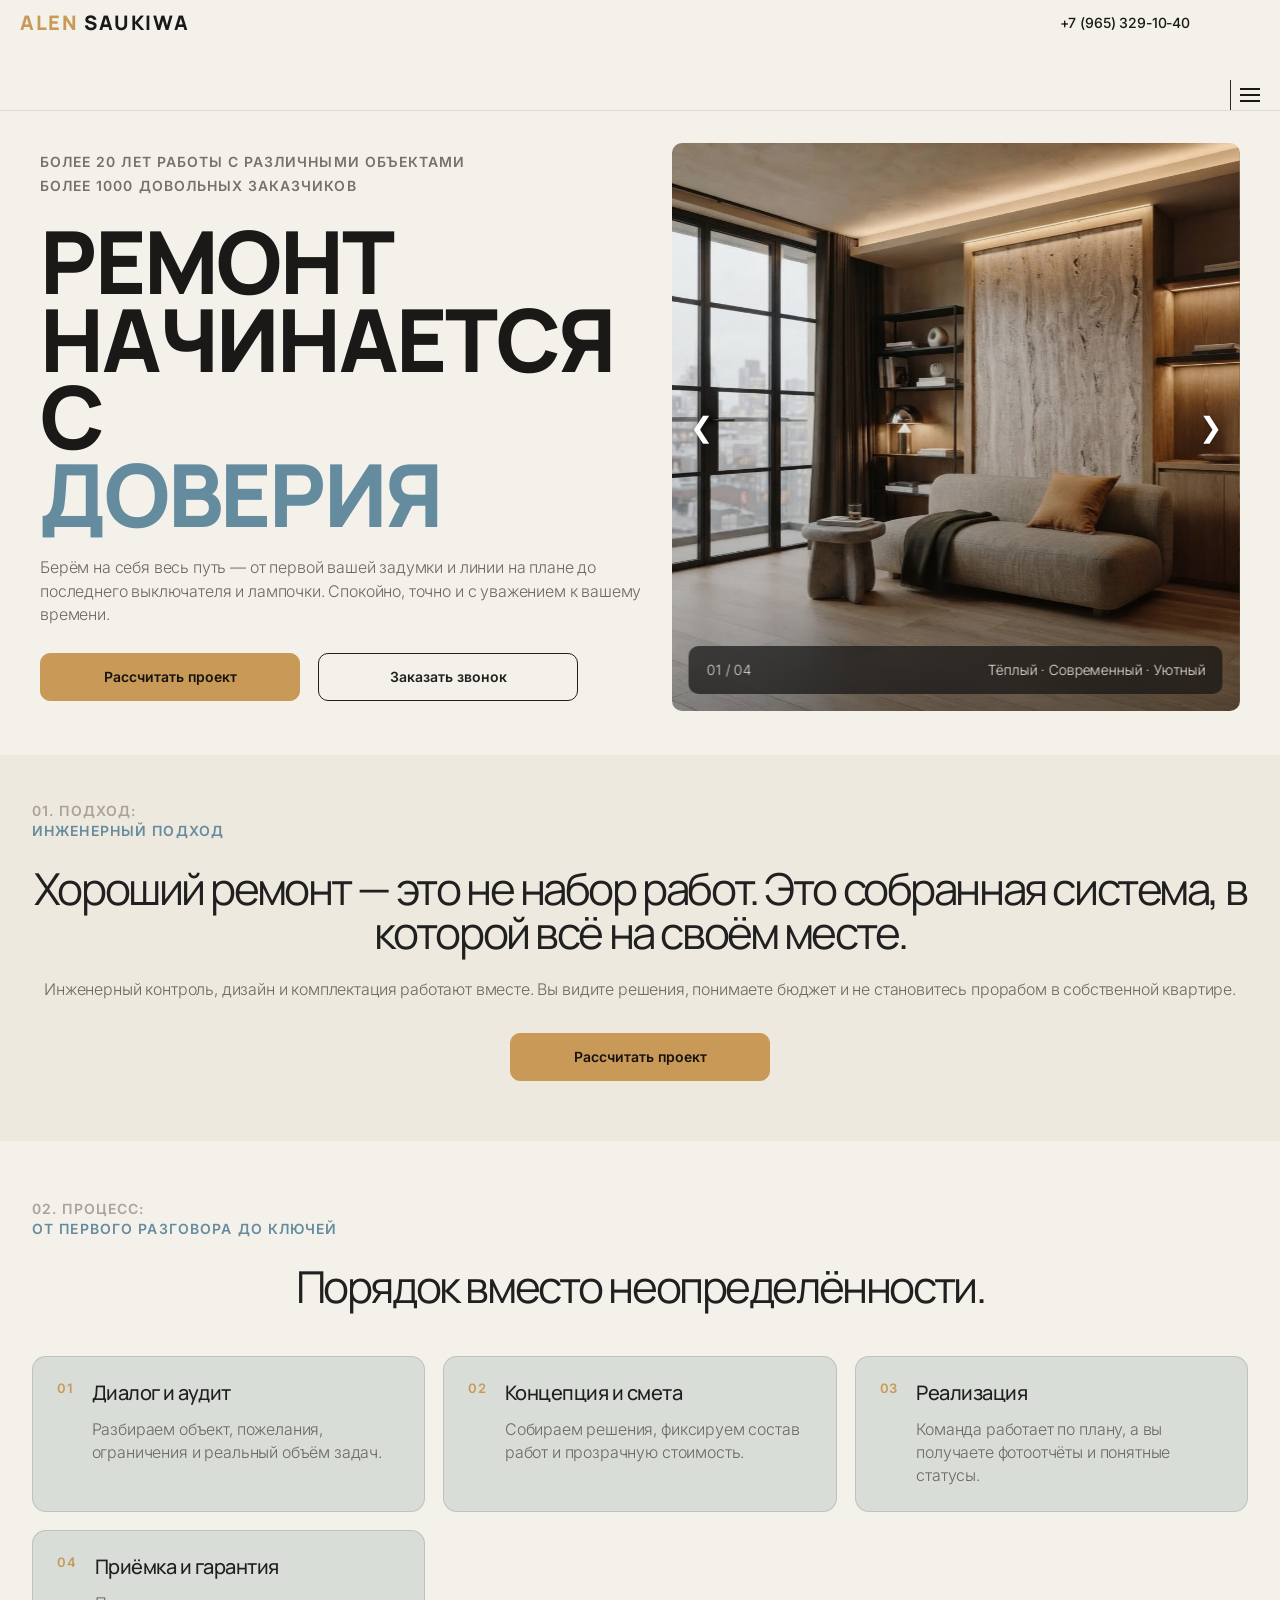
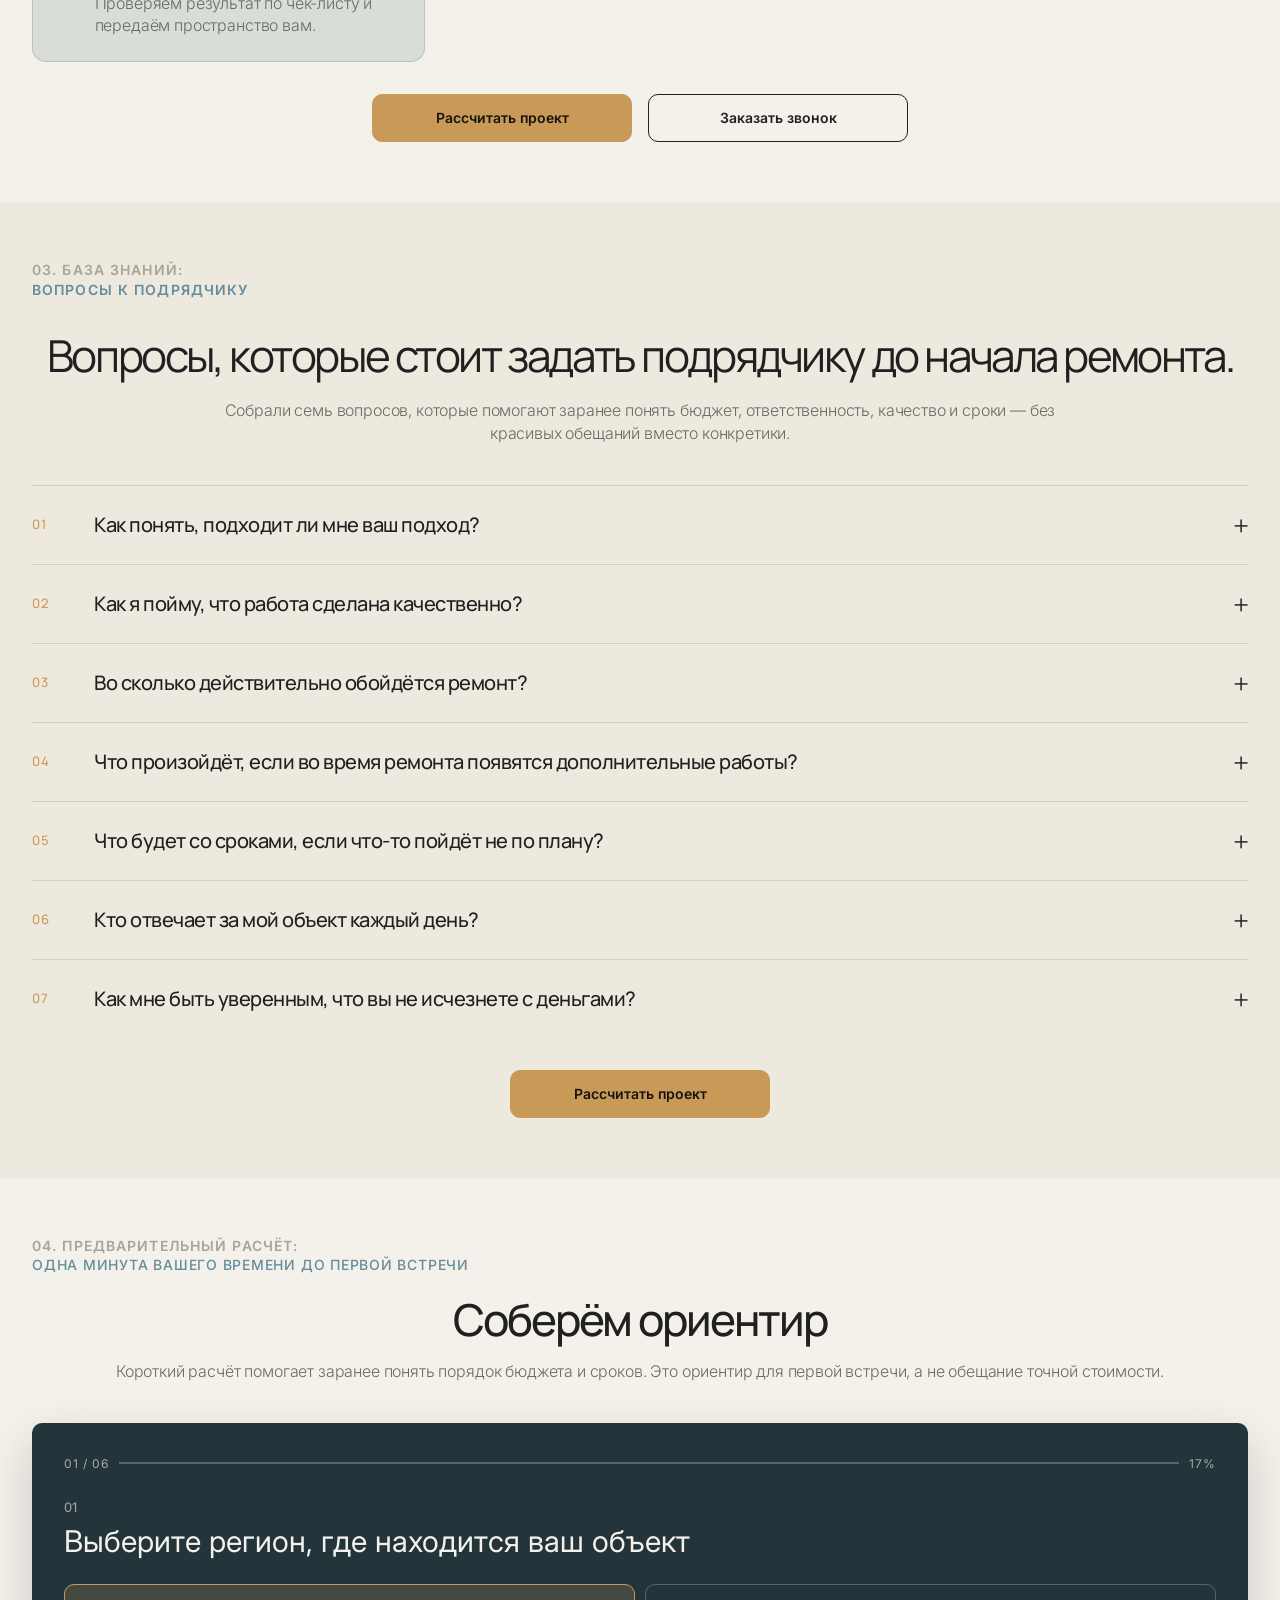
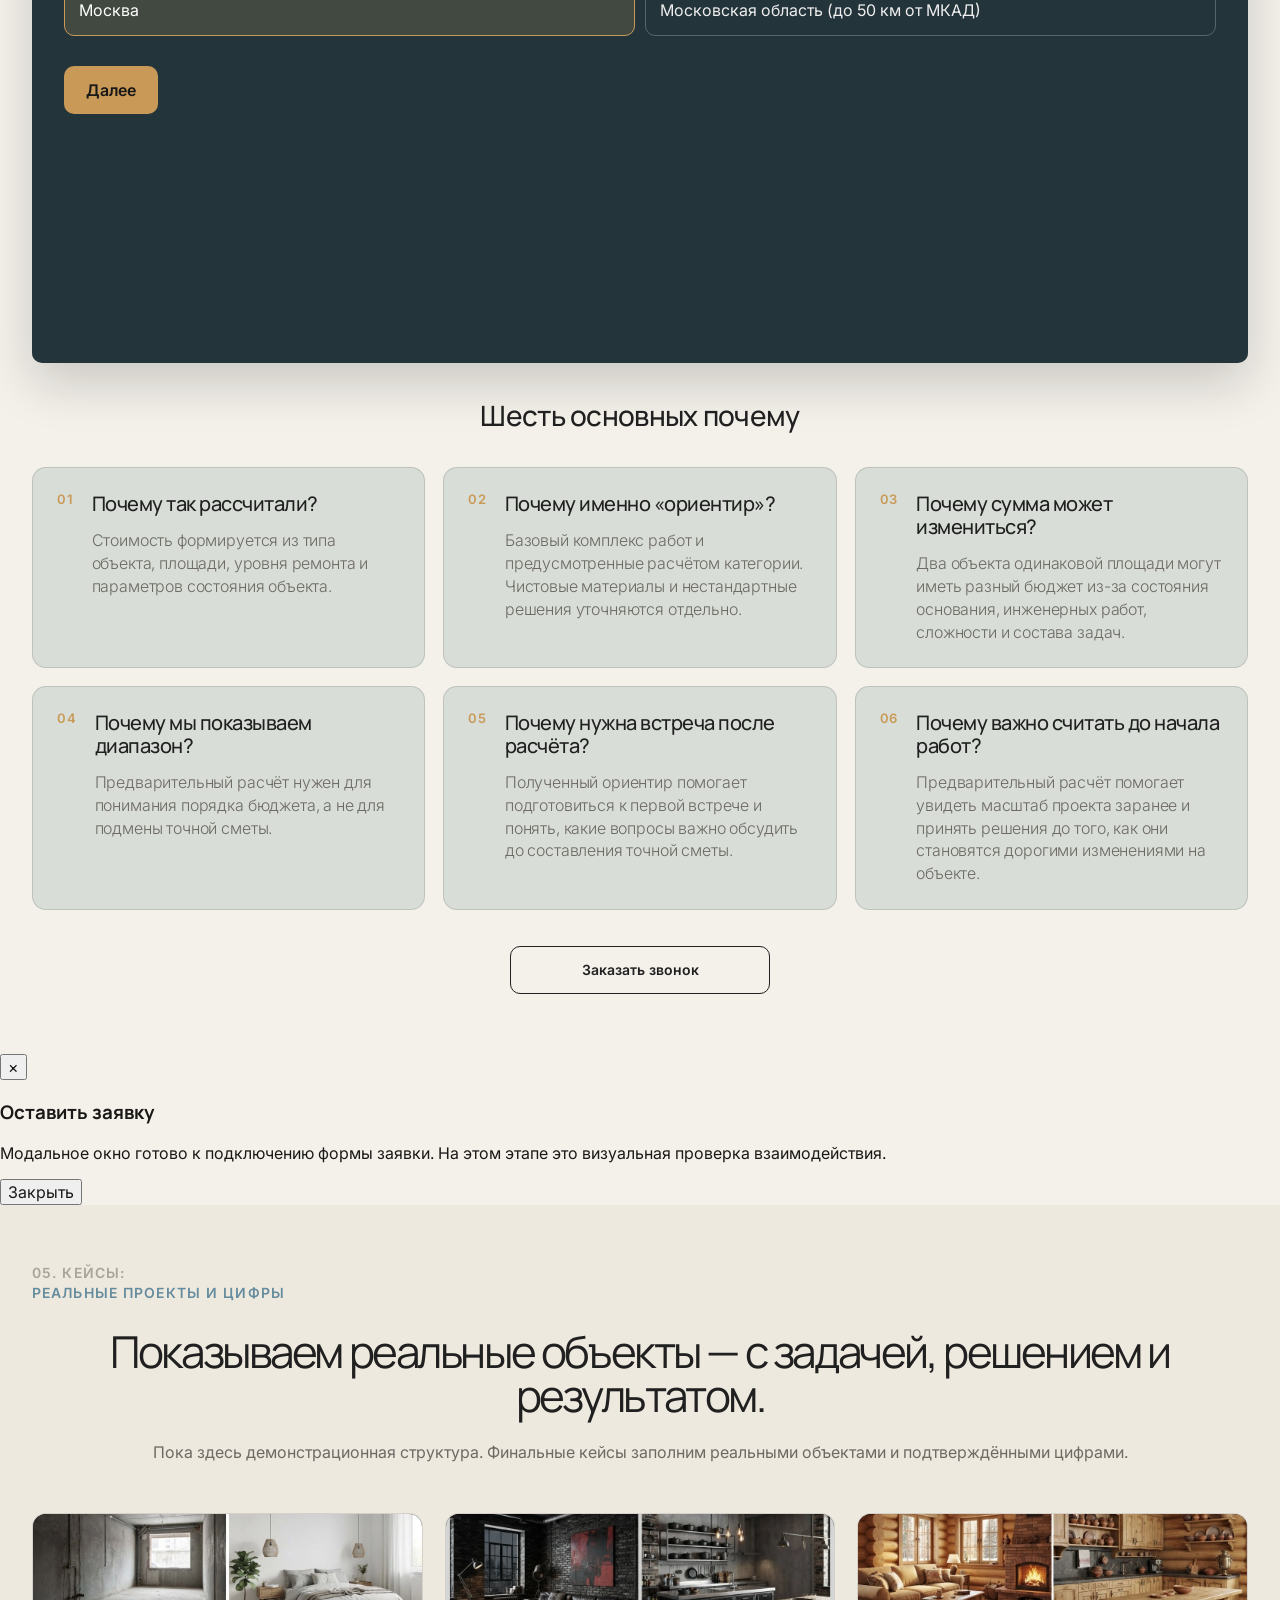
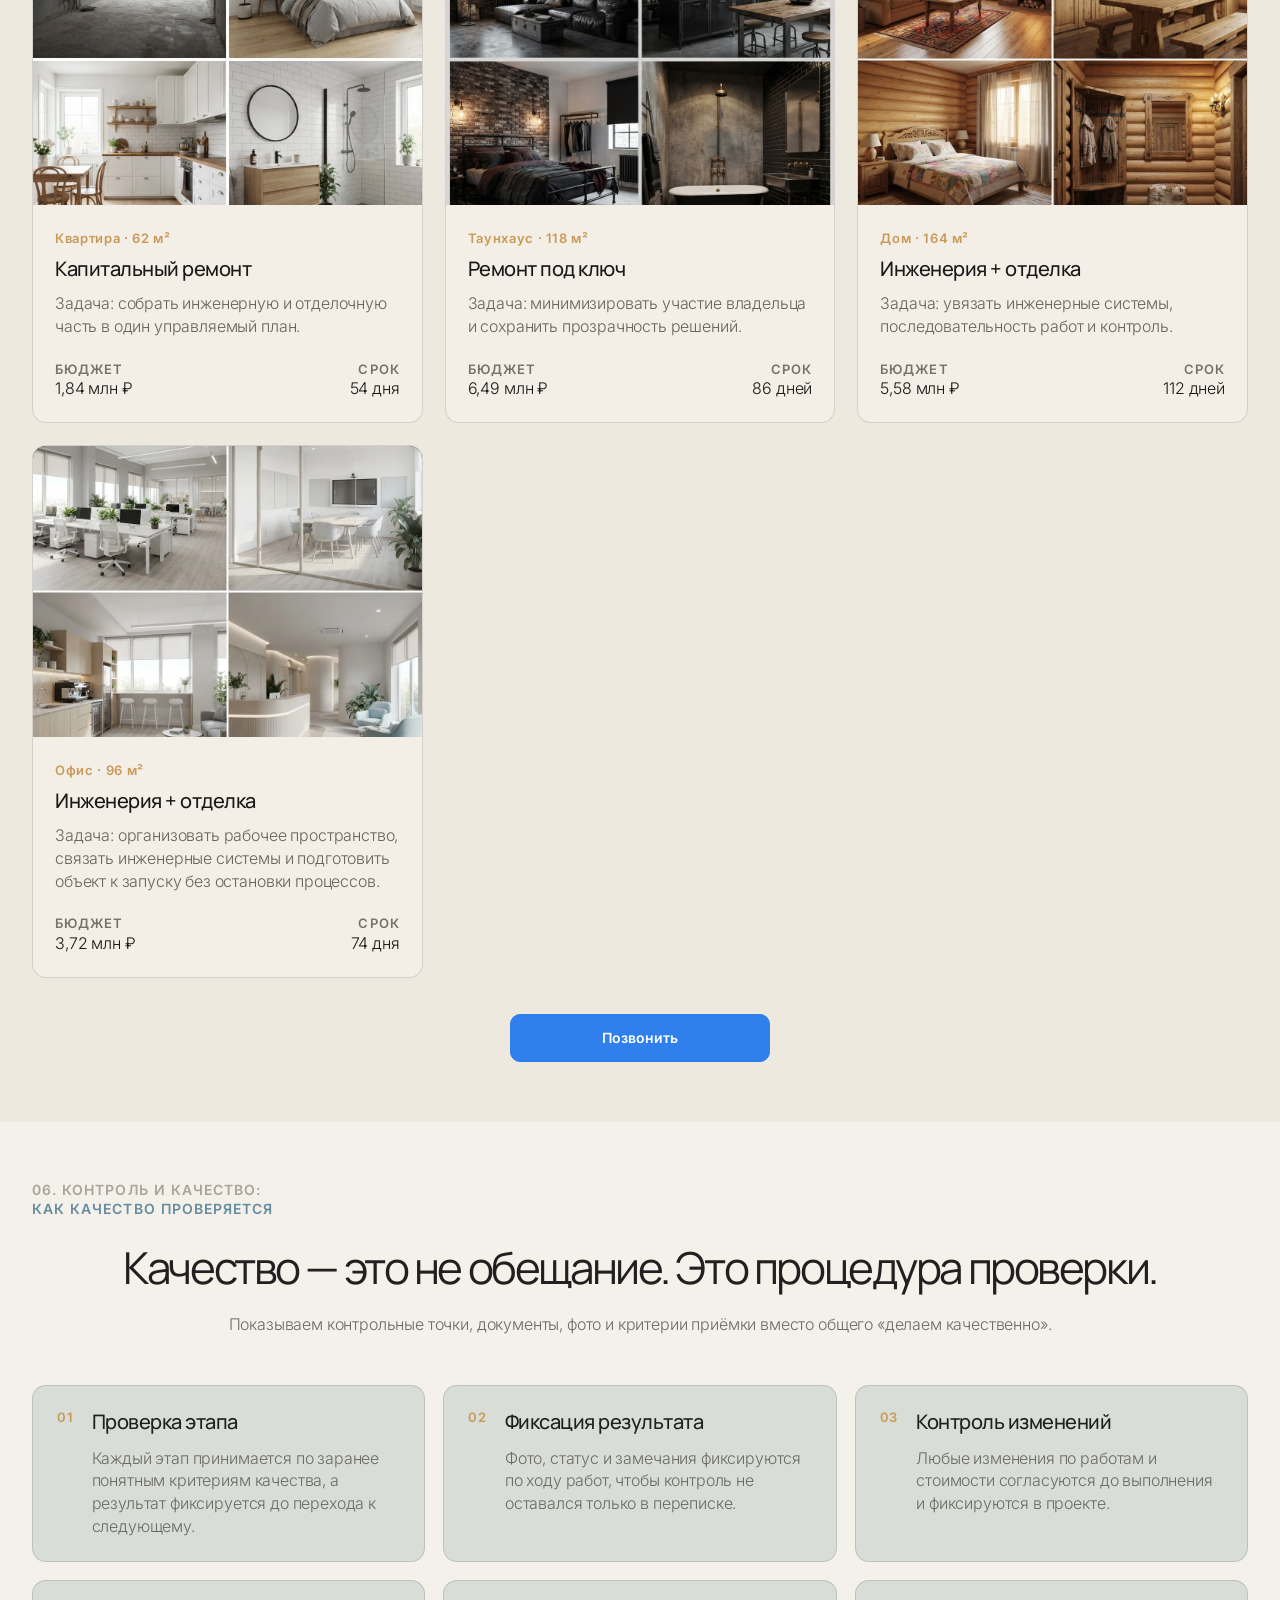
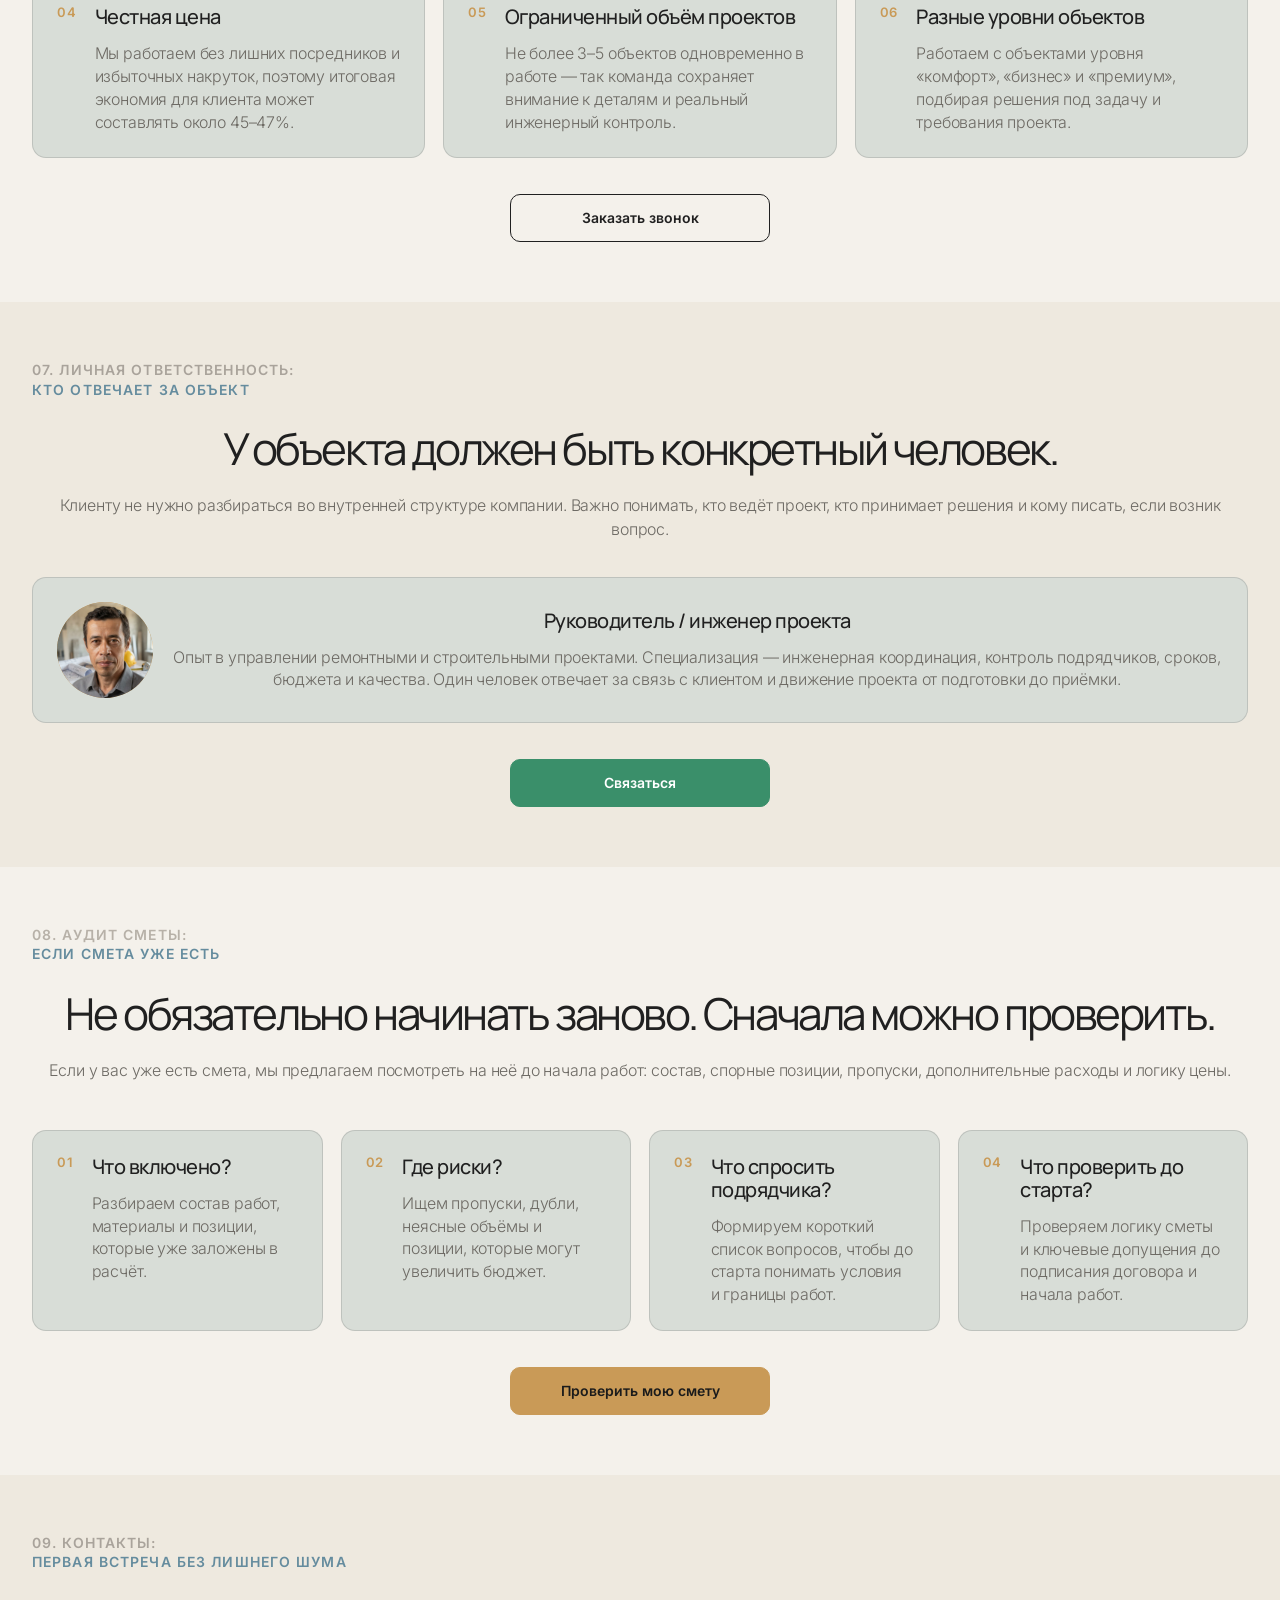
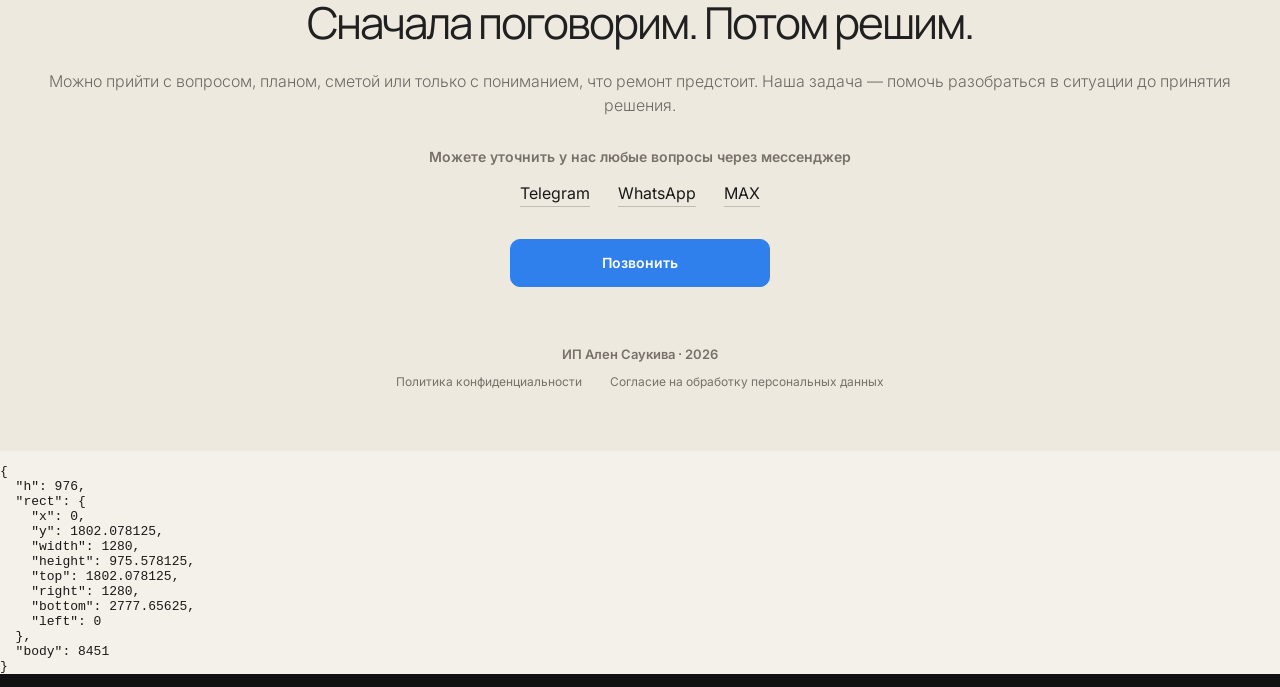
==== commit f8821dea: "New 15092026" ====
--- a/measure.html
+++ b/measure.html
@@ -4,7 +4,7 @@
 <head>
 <meta charset="utf-8"/>
 <meta content="width=device-width, initial-scale=1" name="viewport"/>
-<title>ALENINDAHOUSE+ — Ремонт с инженерным подходом · V4.0</title>
+<title>Ремонт квартир под ключ — Ремонт с инженерным подходом</title>
 <link href="https://fonts.googleapis.com" rel="preconnect"/>
 <link crossorigin="" href="https://fonts.gstatic.com" rel="preconnect"/>
 <link href="https://fonts.googleapis.com/css2?family=Inter:wght@300;400;500;600;700&amp;family=Manrope:wght@400;500;600;700&amp;display=swap" rel="stylesheet"/>
--- a/styles.css
+++ b/styles.css
@@ -1,6 +1,6 @@
 /* =========================================================
-   ALENINDAHOUSE+ — V4.0 STABLE WORKING RELEASE
-   Stable V4.0 runtime stylesheet.
+   ALEN — 6.0 CURRENT CANDIDATE
+   Current 6.0 runtime stylesheet.
    Geometry is defined once per component and then adapted upward.
    ========================================================= */
 :root{
@@ -23,6 +23,7 @@
   --cta-height:48px;
   --cta-width:260px;
   --content-mobile:calc(100% - 28px);
+  --content-mobile-small:calc(100% - 24px);
   --screen-gap-mobile:40px;
   --screen-gap-tablet:52px;
   --screen-gap-desktop:60px;
@@ -52,7 +53,8 @@
   --section-header-size:14px;
   --section-header-line-height:1.18;
   --section-header-number-color:var(--muted);
-  --section-header-title-color:var(--gold);
+  --section-description-color:#658C9E;
+  --section-header-title-color:var(--section-description-color);
   --process-info-text-size:16px;
   --light-panel-bg:#eee9df;
   --light-panel-ink:#202020;
@@ -63,6 +65,7 @@
   --light-surface-divider:rgba(32,32,32,.14);
   --light-card-bg:#D8DDD7;
   --dark-section-number:#b7b1a8;
+  --case-card-bg:#1b1a18;
 }
 
 *{box-sizing:border-box}
@@ -137,7 +140,11 @@
 
 .menu-toggle{
   grid-area:menu;
-  display:block;
+  display:flex;
+  flex-direction:column;
+  align-items:center;
+  justify-content:center;
+  gap:4px;
   width:30px;
   height:30px;
   padding:4px 0 4px 8px;
@@ -155,7 +162,8 @@
   display:block;
   width:20px;
   height:2px;
-  margin:3px 0;
+  margin:0;
+  flex:0 0 2px;
   background:currentColor;
   transition:transform .2s ease, opacity .2s ease;
 }
@@ -312,7 +320,7 @@
   font-weight:800;
 }
 h1 span{display:block}
-.accent-line{color:var(--gold)}
+.accent-line{color:var(--section-description-color)}
 body.visual-light-test .responsibility-layout h2 .accent-line{color:var(--light-panel-ink);}
 .hero-description{
   max-width:42em;
@@ -464,28 +472,19 @@
 .approach-section{
   min-height:0;
   margin-bottom:var(--screen-gap-mobile);
-  padding:0;
-  overflow:visible;
   background:transparent;
 }
 .approach-section-shell{
   width:var(--content-mobile);
-  margin:0 auto;
   min-height:0;
-  display:flex;
-  flex-direction:column;
   align-items:center;
   justify-content:center;
   gap:18px;
 }
 .section-heading{
   width:100%;
-  display:flex;
-  flex-direction:column;
-  align-items:flex-start;
   justify-content:center;
   gap:7px;
-  text-align:left;
 }
 .section-index{
   margin:0;
@@ -510,43 +509,23 @@
   white-space:nowrap;
 }
 .approach-content{
-  width:100%;
   min-height:0;
-  display:flex;
-  align-items:center;
-  justify-content:center;
 }
 .approach-copy{
-  width:100%;
   margin:0 auto;
-  text-align:center;
-  display:flex;
-  flex-direction:column;
-  align-items:center;
 }
 .approach-copy h2{
-  width:100%;
   max-width:15.5ch;
-  margin:0 auto;
-  color:var(--text);
-  font-size:14px;
   line-height:1;
-  letter-spacing:-.055em;
-  font-weight:400;
   text-wrap:balance;
 }
 .approach-info{
-  width:100%;
   max-width:36em;
   margin:20px auto 0;
 }
 .approach-copy p{
   max-width:900px;
-  margin:0 auto;
-  color:var(--muted);
-  font-size:14px;
   line-height:1.43;
-  font-weight:500;
   letter-spacing:-.015em;
 }
 .approach-copy p+p{margin-top:7px}
@@ -570,7 +549,7 @@
   align-items:center;
   text-align:center;
 }
-.process-head .section-heading{margin:0}
+
 .process-head h2{
   margin:20px auto 0;
   max-width:14ch;
@@ -611,20 +590,14 @@
   margin:0;
   color:var(--text);
   font-size:21px;
-  line-height:1.15;
-  font-weight:500;
-  letter-spacing:-.025em;
 }
 .process-item p{
   margin:14px 0 0;
-  color:var(--muted);
   font-size:14px;
   line-height:1.5;
   font-weight:500;
 }
 .process-cta-wrap{
-  display:flex;
-  justify-content:center;
   margin-top:30px;
 }
 
@@ -649,9 +622,9 @@
 
 /* ---------- Tablet / compact desktop: hamburger header ---------- */
 @media (min-width:761px) and (max-width:1439px){
-  .menu-toggle{display:block;visibility:visible;pointer-events:auto;}
-  .main-nav{display:none;}
-  .main-nav.open{display:flex;}
+  .menu-toggle{display:flex;visibility:visible;pointer-events:auto;}
+  
+  
 }
 
 @media (min-width:761px){
@@ -666,7 +639,7 @@
     gap:18px;
   }
   .brand{font-size:14px;letter-spacing:.08em}
-  .menu-toggle{display:block}
+  .menu-toggle{display:flex}
   .main-nav{display:none}
   .main-nav.open{display:flex}
 
@@ -849,9 +822,6 @@
 /* V1.2.9A — mobile callback is the third Hero button and uses the exact main CTA geometry. */
 @media (max-width:760px){
   .hero-mobile-call{
-    width:100%;
-    min-width:0;
-    max-width:none;
     height:var(--cta-height);
     min-height:var(--cta-height);
   }
@@ -876,8 +846,8 @@
   background:transparent;
   color:var(--s04-ink);
 }
-.s04 .wrap{position:relative;z-index:1;width:min(1280px,calc(100% - 64px));margin:0 auto}
-.s04 .eyebrow{font-size:var(--s04-eyebrow,14px);line-height:1.2;letter-spacing:.08em;text-transform:uppercase;margin-bottom:10px}
+.s04 .wrap{width:min(1280px,calc(100% - 64px));}
+.s04 .eyebrow{font-size:var(--s04-eyebrow,14px);line-height:1.2;margin-bottom:10px}
 .s04 .eyebrow span{color:var(--gold)}
 .s04 h1{max-width:none;margin:0 0 14px;font-size:var(--s04-title,14px);line-height:.98;letter-spacing:-.03em;font-weight:500;white-space:normal}
 .s04 h1 span{color:var(--gold)}
@@ -964,47 +934,62 @@
 
 
 
-/* ---------- Desktop back-to-top ---------- */
+/* ---------- Back-to-top on all breakpoints ---------- */
 .back-to-top{
-  display:none;
-}
-@media (min-width:1101px){
+  position:fixed;
+  right:16px;
+  bottom:16px;
+  z-index:25;
+  width:34px;
+  height:34px;
+  display:grid;
+  place-items:center;
+  padding:0;
+  border:1px solid rgba(32,32,32,.14);
+  border-radius:50%;
+  background:rgba(247,244,238,.94);
+  color:#7a572a;
+  opacity:0;
+  visibility:hidden;
+  pointer-events:none;
+  transform:translateY(8px);
+  transition:opacity .2s ease,transform .2s ease,background-color .2s ease,color .2s ease;
+  cursor:pointer;
+}
+.back-to-top.is-visible{
+  opacity:1;
+  visibility:visible;
+  pointer-events:auto;
+  transform:translateY(0);
+}
+.back-to-top:hover,.back-to-top:focus-visible{
+  background:var(--gold);
+  border-color:var(--gold);
+  color:#202020;
+}
+.back-to-top svg{
+  width:16px;
+  height:16px;
+  display:block;
+}
+
+@media (min-width:761px) and (max-width:1100px){
   .back-to-top{
-    position:fixed;
-    right:max(20px,calc((100vw - 1400px) / 2));
-    bottom:28px;
-    z-index:25;
-    width:48px;
-    height:48px;
-    display:grid;
-    place-items:center;
-    padding:0;
-    border:1px solid #202020;
-    border-radius:50%;
-    background:#202020;
-    color:#f4f1eb;
-    opacity:0;
-    visibility:hidden;
-    pointer-events:none;
-    transform:translateY(8px);
-    transition:opacity .2s ease,transform .2s ease,background-color .2s ease,color .2s ease;
-    cursor:pointer;
-  }
-  .back-to-top.is-visible{
-    opacity:1;
-    visibility:visible;
-    pointer-events:auto;
-    transform:translateY(0);
-  }
-  .back-to-top:hover{
-    background:var(--gold);
-    border-color:var(--gold);
-    color:#202020;
+    right:16px;
+    bottom:16px;
+  }
+}
+
+@media (max-width:760px){
+  .back-to-top{
+    right:10px;
+    bottom:10px;
+    width:32px;
+    height:32px;
   }
   .back-to-top svg{
-    width:18px;
-    height:18px;
-    display:block;
+    width:15px;
+    height:15px;
   }
 }
 
@@ -1016,21 +1001,26 @@
 .knowledge-intro h2,.generic-head h2,.responsibility-layout h2,.contacts-main h2{margin:0;font-size:14px;line-height:.98;letter-spacing:-.06em;font-weight:400;max-width:17ch;}
 .knowledge-intro p,.generic-head p,.responsibility-layout p,.contacts-main p{margin:24px 0 0;max-width:760px;font-size:14px;line-height:1.45;color:#68635d;}
 .generic-shell{width:min(1400px,calc(100% - 64px));margin:0 auto;padding:clamp(78px,9vw,132px) 0 var(--section-gap);}
-.generic-shell>.section-heading{display:grid;grid-template-columns:180px 1fr;column-gap:clamp(42px,5.5vw,88px);align-items:start;}
+.generic-shell>.section-heading{grid-template-columns:180px 1fr;column-gap:clamp(42px,5.5vw,88px);}
 .generic-kicker{color:var(--gold);font-size:14px;letter-spacing:.17em;font-weight:600;text-transform:uppercase;}
 .generic-kicker.gold{color:var(--gold);}
 .generic-head{width:100%;margin:28px 0 0;}
 .generic-head p{color:#a9a39b;}
-.case-grid{margin-top:clamp(48px,6vw,78px);display:grid;grid-template-columns:repeat(4,minmax(0,1fr));gap:22px;align-items:start;}
-.case-card{border:var(--card-line-width) solid var(--line);background:#1d1d1d;border-radius:14px;overflow:hidden;}
+.case-grid{margin-top:clamp(48px,6vw,78px);display:grid;grid-template-columns:repeat(3,minmax(0,1fr));gap:22px;align-items:start;}
+.case-card{border:var(--card-line-width) solid var(--line);background:var(--case-card-bg);border-radius:14px;overflow:hidden;}
 .case-visual{aspect-ratio:4/3;overflow:hidden;background:#222;}
-.case-visual img{width:100%;height:100%;display:block;object-fit:cover;filter:saturate(.88);}
-.case-data{padding:22px;}.case-task{min-height:var(--case-task-min-height,0);}.case-task p{margin:12px 0 0;font-family:var(--font-body);font-size:var(--t-item-body);font-weight:300;line-height:1.42;color:#a9a39b;letter-spacing:-.01em}.case-included-toggle{margin:24px 0 12px;padding:0;border:0;background:none;color:var(--gold);font:inherit;font-size:13px;font-weight:600;line-height:1.3;text-align:left;text-decoration:underline;text-underline-offset:3px;cursor:pointer}.case-included-toggle:hover{text-decoration-thickness:2px}.case-data>.case-included{display:block;margin:0 0 18px;padding:14px;border:1px solid var(--line);border-radius:10px;color:#bbb;font-size:13px;line-height:1.5}.case-data>.case-included[hidden]{display:none !important}.case-data>.case-included strong{display:block;margin-bottom:6px;color:#eee9e1;font-weight:600}.case-data>.case-included p{margin:0 0 8px;color:#c8c1b7;font-size:13px;line-height:1.45}.case-data>.case-included ul{margin:0;padding-left:18px}.case-data>.case-included li{margin:0 0 3px}.case-data>.case-included li:last-child{margin-bottom:0}.case-data>span{font-family:var(--font-body);font-size:var(--t-item-num);font-weight:600;line-height:1.2;color:var(--gold);letter-spacing:.05em}.case-data>strong{display:block;margin-top:10px;font-family:var(--font-main);font-size:var(--t-item-title);font-weight:500;line-height:1.15;letter-spacing:-.025em}.case-data>p{margin:12px 0 24px;font-family:var(--font-body);font-size:var(--t-item-body);font-weight:300;line-height:1.42;color:#a9a39b;letter-spacing:-.01em}.case-data>div{display:flex;justify-content:space-between;gap:20px}.case-data>div b{font-family:var(--font-body);font-size:var(--t-item-num);font-weight:600;line-height:1.2;color:#6f6b66;text-transform:uppercase;letter-spacing:.08em}.case-data>div span{font-family:var(--font-body);font-size:var(--t-item-body);font-weight:300;line-height:1.42;color:#eee9e1;letter-spacing:-.01em}
+.case-visual img{width:100%;height:100%;display:block;filter:saturate(.88);}
+.case-data{padding:22px;}.case-task p{margin:12px 0 0;font-family:var(--font-body);font-size:var(--t-item-body);font-weight:300;line-height:1.42;color:#a9a39b;letter-spacing:-.01em}.case-included-toggle{margin:24px 0 12px;padding:0;border:0;background:none;color:var(--gold);font:inherit;font-size:13px;font-weight:600;line-height:1.3;text-align:left;text-decoration:underline;text-underline-offset:3px;cursor:pointer}.case-included-toggle:hover{text-decoration-thickness:2px}.case-data>.case-included{display:block;margin:0 0 18px;padding:14px;border:1px solid var(--line);border-radius:10px;color:#bbb;font-size:13px;line-height:1.5}.case-data>.case-included[hidden]{display:none !important}.case-data>.case-included strong{display:block;margin-bottom:6px;color:#eee9e1;font-weight:600}.case-data>.case-included p{margin:0 0 8px;color:#c8c1b7;font-size:13px;line-height:1.45}.case-data>.case-included ul{margin:0;padding-left:18px}.case-data>.case-included li{margin:0 0 3px}.case-data>.case-included li:last-child{margin-bottom:0}.case-data>span{font-family:var(--font-body);font-size:var(--t-item-num);font-weight:600;line-height:1.2;color:var(--gold);letter-spacing:.05em}.case-data>strong{display:block;margin-top:10px;font-family:var(--font-main);font-size:var(--t-item-title);font-weight:500;line-height:1.15;letter-spacing:-.025em}.case-data>p{margin:12px 0 24px;font-family:var(--font-body);font-size:var(--t-item-body);font-weight:300;line-height:1.42;color:#a9a39b;letter-spacing:-.01em}.case-data>div{display:flex;justify-content:space-between;gap:20px}.case-data>div b{font-family:var(--font-body);font-size:var(--t-item-num);font-weight:600;line-height:1.2;color:#6f6b66;text-transform:uppercase;letter-spacing:.08em}.case-data>div span{font-family:var(--font-body);font-size:var(--t-item-body);font-weight:300;line-height:1.42;color:#eee9e1;letter-spacing:-.01em}
 .responsibility-layout{display:grid;grid-template-columns:180px minmax(0,1fr);column-gap:clamp(42px,5.5vw,88px);}
 .responsibility-layout>div:last-child,.contacts-main{grid-column:2;}.gold-text{color:var(--gold);}
 .responsibility-layout p,.contacts-main p{color:#a9a39b;}.responsibility-layout .cta{margin-top:30px;}
 .contacts-main h2{color:var(--text);}
 
+.case-task{min-height:var(--case-task-min-height,0);}
+@media (min-width:2000px){
+  .case-grid{grid-template-columns:repeat(6,minmax(0,1fr));}
+  .case-data>strong{min-height:46px;}
+}
 @media(max-width:1100px){
   .knowledge-shell,.generic-shell{width:min(1200px,calc(100% - 40px));}
   .knowledge-shell,.generic-shell>.section-heading,.responsibility-layout{grid-template-columns:120px minmax(0,1fr);column-gap:30px;}
@@ -1046,8 +1036,8 @@
   .knowledge-intro p,.generic-head p,.responsibility-layout p,.contacts-main p{font-size:14px;line-height:1.45;}
   .generic-shell{padding:68px 0 var(--section-gap);}
   .generic-head{width:100%;margin:28px 0 0;}
-  .case-grid{grid-template-columns:1fr;gap:16px;margin-top:40px;}
-  .audit-points{grid-template-columns:1fr;margin:28px 0;}
+  .case-grid{grid-template-columns:1fr;margin-top:40px;}
+  .audit-points{margin:28px 0;}
 }
 
 
@@ -1064,7 +1054,7 @@
   font-size:var(--hero-title-size);
   font-weight:800;
   line-height:.89;
-  letter-spacing:-.065em;
+  letter-spacing:-.025em;
   max-width:11.5ch;
 }
 .hero h1 span{font-size:1em;line-height:inherit}
@@ -1075,7 +1065,6 @@
   line-height:1.48;
 }
 .hero .slide-overlay{
-  font-family:var(--font-body);
   font-size:14px;
   font-weight:500;
   letter-spacing:.02em;
@@ -1172,7 +1161,6 @@
   padding:32px 0;
   display:flex;
   flex-direction:column;
-  justify-content:flex-start;
   align-items:stretch;
   gap:0;
   box-sizing:border-box;
@@ -1183,7 +1171,6 @@
   flex:0 0 auto;
   align-items:flex-start;
   justify-content:flex-start;
-  gap:7px;
   text-align:left;
 }
 
@@ -1222,7 +1209,6 @@
 }
 
 .approach-copy h2{
-  width:100%;
   max-width:none;
   margin:0;
   color:var(--text);
@@ -1231,14 +1217,10 @@
   line-height:.98;
   letter-spacing:-.055em;
   font-weight:400;
-  text-align:center;
   text-wrap:normal;
-  overflow-wrap:normal;
-  word-break:normal;
 }
 
 .approach-info{
-  width:100%;
   max-width:none;
   margin:clamp(22px,2vw,32px) auto 0;
 }
@@ -1246,13 +1228,9 @@
 .approach-copy p{
   width:100%;
   max-width:none;
-  margin:0 auto;
-  color:var(--muted);
-  font-family:var(--font-body);
   font-size:14px;
   line-height:1.42;
   font-weight:500;
-  letter-spacing:-.01em;
   text-align:center;
 }
 
@@ -1286,12 +1264,10 @@
 
   .approach-section .section-index,
   .approach-section .approach-kicker{
-    font-size:9px;
     letter-spacing:.1em;
   }
 
   .approach-copy h2{
-    font-size:14px;
     line-height:.99;
     letter-spacing:-.05em;
   }
@@ -1303,14 +1279,12 @@
 
   .approach-cta{
     width:min(260px,100%);
-    min-width:0;
     max-width:260px;
   }
 }
 
 @media (max-width:420px){
   .approach-section-shell{
-    width:calc(100% - 24px);
     padding:20px 0;
   }
 }
@@ -1398,9 +1372,6 @@
   margin-top:20px;
 }
 
-.approach-copy h2{
-  margin:0;
-}
 
 /* Body text: exact Hero description typography, not the previous 13–15px range. */
 .approach-info{
@@ -1480,7 +1451,7 @@
     line-height:1.42;
   }
 
-  .approach-info{margin-top:20px}
+  
   .approach-cta{margin-top:24px}
 }
 
@@ -1498,7 +1469,6 @@
 
   .approach-info{
     margin-top:16px;
-    max-width:100%;
   }
 
   .approach-copy p{
@@ -1513,9 +1483,6 @@
   }
 
   .approach-cta{
-    width:100%;
-    min-width:0;
-    max-width:none;
     height:48px;
     min-height:48px;
     margin-top:20px;
@@ -1532,7 +1499,7 @@
 /* Small mobile: same Hero mobile CTA sizing and body typography. */
 @media (max-width:420px){
   .approach-section-shell{
-    width:calc(100% - 24px);
+    width:var(--content-mobile-small);
     padding:14px 0;
   }
 
@@ -1598,9 +1565,7 @@
 }
 
 @media (max-width:760px){
-  .approach-copy h2{
-    max-width:100%;
-  }
+  
 
   .approach-info{
     max-width:100%;
@@ -1628,19 +1593,12 @@
   /* Same primary CTA component as Hero.
      Width behavior is inherited from the shared mobile Hero CTA rule. */
   .approach-cta{
-    width:100%;
-    min-width:0;
-    max-width:none;
-    height:var(--cta-height);
-    min-height:var(--cta-height);
     max-height:var(--cta-height);
     margin-top:24px;
   }
 
   /* Keep Screen 03 below the complete Screen 02 CTA, never over it. */
-  .approach-section{
-    margin-bottom:var(--screen-gap-mobile);
-  }
+  
 }
 
 /* Narrow phones: preserve the same proportional typography;
@@ -1711,9 +1669,6 @@
 .header-mobile-call span{font-size:16px;line-height:1}
 
 /* Header geometry after removing the old phone/messenger group. */
-.header-inner{
-  grid-template-areas:"brand contact menu";
-}
 @media (min-width:1101px){
   .header-inner{
     grid-template-columns:auto minmax(0,1fr) auto;
@@ -1752,20 +1707,13 @@
    and prevents the Hero title from entering the carousel column. */
 @media (min-width:1101px) and (max-width:1439px){
   .hero-shell{
-    width:min(1200px,calc(100% - 40px));
     grid-template-columns:minmax(0,.98fr) minmax(0,1.02fr);
-    gap:28px;
-    align-items:center;
   }
   .hero h1{
-    font-size:14px;
     max-width:10.5ch;
   }
   .hero-media{
     width:min(100%,600px);
-    max-width:600px;
-    justify-self:end;
-    align-self:center;
   }
 }
 
@@ -1857,7 +1805,7 @@
     max-width:100%;
     font-size:14px;
     line-height:.89;
-    letter-spacing:-.065em;
+    letter-spacing:-.025em;
     overflow:visible;
   }
 
@@ -1950,10 +1898,7 @@
 
 /* Information block headings: same font family as main process text;
    CURRENT sizes are intentionally preserved through breakpoint rules below. */
-.process-item h3{
-  font-family:var(--font-main);
-  font-weight:500;
-}
+
 
 /* Information text: same typography family/weight/line-height model as Screen 02 text #2. */
 .process-item p{
@@ -2056,9 +2001,7 @@
 }
 
 @media (max-width:760px) {
-  .hero .hero-mobile-call {
-    display:inline-flex;
-  }
+  
 }
 
 /* ============================================================
@@ -2067,7 +2010,7 @@
    ============================================================ */
 
 .process-cta-wrap {
-  display:flex !important;
+  display:flex ;
   align-items:center;
   justify-content:center;
   gap:16px !important;
@@ -2474,8 +2417,8 @@
   --content-to-cta-gap:32px;
   
 }
-.section-heading{display:flex !important;flex-direction:column !important;align-items:flex-start !important;justify-content:flex-start !important;gap:var(--section-header-gap) !important;margin:0 !important;padding:0 !important;text-align:left !important;}
-.generic-shell>.section-heading{display:grid !important;flex-direction:unset !important;align-items:start !important;justify-content:unset !important;}
+.section-heading{display:flex ;flex-direction:column ;align-items:flex-start ;justify-content:flex-start !important;gap:var(--section-header-gap) !important;margin:0 !important;padding:0 !important;text-align:left ;}
+.generic-shell>.section-heading{display:grid ;flex-direction:unset !important;align-items:start ;justify-content:unset !important;}
 .section-heading .section-index,.section-heading .approach-kicker,.section-heading .process-kicker,.section-heading .generic-kicker{font-family:var(--section-header-font-family) !important;font-size:var(--section-header-size) !important;line-height:var(--section-header-line-height) !important;font-weight:600 !important;letter-spacing:.08em !important;margin:0 !important;padding:0 !important;}
 .section-heading .section-index{color:var(--section-header-number-color) !important;}
 .section-heading .approach-kicker,.section-heading .process-kicker,.section-heading .generic-kicker{color:var(--section-header-title-color) !important;}
@@ -2487,8 +2430,7 @@
 /* Knowledge section top gap: matches the inter-section rhythm of screens 01–03. */
 .knowledge-screen{padding-top:var(--section-gap) !important;}
 .approach-section .approach-cta,.process-section .process-cta-wrap,.knowledge-screen .knowledge-cta{margin-top:var(--content-to-cta-gap) !important;}
-.process-item h3{font-family:var(--font-main) !important;line-height:1.15 !important;font-weight:500 !important;letter-spacing:-.025em !important;}
-.process-item p{font-family:var(--font-body) !important;line-height:1.42 !important;font-weight:300 !important;letter-spacing:-.01em !important;}
+.process-item h3{font-family:var(--font-main) ;line-height:1.15 ;font-weight:500 ;letter-spacing:-.025em ;}
 .slide-overlay > span:not(.slide-counter){font-family:var(--font-body) !important;line-height:1.42 !important;font-weight:300 !important;letter-spacing:-.01em !important;}
 @media (min-width:1101px){:root{--section-gap:var(--screen-gap-desktop);--content-to-cta-gap:32px;}.hero,.approach-section,.process-section{margin-bottom:var(--section-gap) !important;}.process-section{padding-bottom:0 !important;}.knowledge-screen{margin-bottom:0 !important;}}
 @media (min-width:761px) and (max-width:1100px){:root{--section-gap:var(--screen-gap-tablet);--content-to-cta-gap:32px;}.hero,.approach-section,.process-section{margin-bottom:var(--section-gap) !important;}.process-section{padding-bottom:0 !important;}.knowledge-screen{margin-bottom:0 !important;}}
@@ -2507,7 +2449,7 @@
   .approach-section {
     height:auto !important;
     min-height:0 !important;
-    margin-bottom:var(--screen-gap-mobile) !important;
+    margin-bottom:var(--screen-gap-mobile) ;
     overflow:visible !important;
     position:relative !important;
     z-index:2 !important;
@@ -2525,11 +2467,11 @@
   }
 
   .approach-cta {
-    width:100% !important;
-    min-width:0 !important;
-    max-width:none !important;
-    height:var(--cta-height) !important;
-    min-height:var(--cta-height) !important;
+    width:100% ;
+    min-width:0 ;
+    max-width:none ;
+    height:var(--cta-height) ;
+    min-height:var(--cta-height) ;
     flex:0 0 auto !important;
   }
 
@@ -2561,7 +2503,7 @@
   align-items:center;
   justify-content:space-between;
   gap:16px;
-  font-family:var(--font-body) !important;
+  font-family:var(--font-body) ;
   font-size:14px !important;
   line-height:1.35 !important;
   font-weight:300 !important;
@@ -2707,11 +2649,10 @@
     --t-brand:13px;
     --t-hero-kicker:9px; --t-hero-title:40px; --t-hero-body:12px;
     --t-overlay:11px; --t-carousel:22px;
-    --t-section-label:12px; --t-main-title:30px; --t-main-body:13px;
+    --t-section-label:12px;  
     --t-item-num:11px; --t-item-title:18px; --t-item-body:13px;
-    --t-question:18px; --t-plus:24px; --t-answer:13px;
-    --s04-eyebrow:12px; --s04-lead:12px; --s04-title:30px; --s04-intro:12px;
-    --s04-trust-title:20px;
+    --t-question:18px; --t-plus:24px; 
+    --s04-eyebrow:12px; --s04-lead:12px;  --s04-intro:12px;
   }
 }
 
@@ -2825,7 +2766,7 @@
     position:relative; z-index:2; margin:0 auto; text-align:center; align-items:center;
   }
   .hero .approach{
-    width:100%; max-width:none; justify-content:center; text-align:center;
+     max-width:none;  
     margin-left:auto; margin-right:auto;
   }
   .hero h1{
@@ -2899,10 +2840,6 @@
 /* Section order: dark Hero -> dark Approach -> light Process -> dark Knowledge -> light 04. */
 .approach-section{
   background-color:#eee9df !important;
-  background-image:url('assets/engineering-linework-approach-clean.png') !important;
-  background-repeat:no-repeat !important;
-  background-position:center center !important;
-  background-size:cover !important;
   color:var(--text) !important;
 }
 .approach-section .approach-copy h2{color:var(--text) !important;}
@@ -2947,7 +2884,7 @@
   .knowledge-screen{padding-bottom:var(--section-gap) !important;}
   .approach-content{margin-top:24px !important;}
   .process-content{margin-top:24px !important;}
-  .approach-info{margin-top:20px !important;}
+  .approach-info{margin-top:20px ;}
   .approach-cta{margin-top:28px !important;}
   .process-list{margin-top:42px !important;}
   .process-cta-wrap{margin-top:32px !important;}
@@ -2963,12 +2900,9 @@
   .approach-content{margin-top:20px !important;}
   .process-content{margin-top:20px !important;}
   .approach-info{margin-top:18px !important;}
-  .approach-cta{margin-top:24px !important;}
   .process-list{margin-top:32px !important;}
   .process-cta-wrap{margin-top:28px !important;}
-  .knowledge-content{margin-top:28px !important;}
   .knowledge-accordion{margin-top:28px !important;}
-  .knowledge-cta{margin-top:24px !important;}
 }
 
 /* ============================================================
@@ -3001,7 +2935,7 @@
   font-size:var(--s04-eyebrow) !important;
   line-height:var(--section-header-line-height) !important;
   font-weight:600 !important;
-  letter-spacing:.08em !important;
+  letter-spacing:.08em ;
   text-transform:uppercase;
   color:var(--section-header-title-color) !important;
 }
@@ -3149,7 +3083,7 @@
 
   /* Third Hero CTA = direct phone action. */
   .hero .hero-mobile-call{
-    display:inline-flex !important;
+    display:inline-flex ;
     width:100%;
     min-width:0;
     max-width:none;
@@ -3197,7 +3131,8 @@
 }
 
 @media(max-width:420px){
-  .generic-shell{width:calc(100% - 24px);}
+  .hero-shell{width:var(--content-mobile-small);}
+  .generic-shell{width:var(--content-mobile-small);}
 }
 
 @media (min-width:761px) and (max-width:1100px){
@@ -3209,7 +3144,7 @@
   .cases-section .generic-head p{width:100%!important;max-width:none!important;}
 }
 @media (max-width:420px){
-  .cases-section .generic-shell{width:calc(100% - 24px);}
+  .cases-section .generic-shell{width:var(--content-mobile-small);}
 }
 
 /* V5.2 — Screen 05 mobile CTA uses the same full-width geometry as the Hero phone CTA. */
@@ -3465,7 +3400,7 @@
    CASE CARD BASELINE — Screen 05 approved component state.
    Keep these values as the reference for future cards of the same type.
    Visual state is intentionally unchanged in this step.
-   Desktop: 4 columns; <=1100px: 2 columns; <=760px: 1 column.
+   Desktop: 3 columns; >=2000px: 6 columns; <=1100px: 2 columns; <=760px: 1-column mobile carousel.
    Card radius: 14px; media ratio: 4 / 3; desktop gap: 22px; mobile gap: 16px.
    Data padding: 22px.
    Category: var(--gold); title: #1a1917; body: #68635d; values: #1a1917; labels: #77716a.
@@ -3621,11 +3556,7 @@
 .contacts-social-label{
   margin-top:var(--content-to-cta-gap);
   font-family:var(--font-body);
-  font-size:var(--t-section-label);
-  line-height:1.2;
   font-weight:600;
-  letter-spacing:0;
-  text-transform:none;
   color:#77716a;
 }
 .contacts-messengers{
@@ -3767,9 +3698,6 @@
   .contacts-main{margin-top:24px;}
   .contacts-shell .contacts-main > p{
     margin-top:18px !important;
-  }
-  .contacts-social-label{
-    margin-top:var(--content-to-cta-gap) !important;
   }
   .contacts-call-cta{
     margin-top:var(--content-to-cta-gap) !important;
@@ -3860,13 +3788,9 @@
 .knowledge-cta{margin-top:var(--content-to-cta-gap) !important;}
 
 /* 05 — Cases */
-@media (min-width:761px){
-  .case-task{min-height:var(--case-task-min-height,0);}
-}
 .cases-section .generic-head{margin-top:var(--section-content-gap) !important;}
 .cases-section .generic-head p{margin-top:var(--section-copy-gap) !important;}
 .case-grid{margin-top:var(--section-component-gap) !important;}
-.cases-cta-wrap{margin-top:var(--content-to-cta-gap) !important;}
 
 /* 06 — Quality */
 .quality-content{margin-top:var(--section-content-gap) !important;}
@@ -3888,7 +3812,6 @@
 /* 09 — Contacts */
 .contacts-main{margin-top:var(--section-content-gap) !important;}
 .contacts-shell .contacts-main > p{margin-top:var(--section-copy-gap) !important;}
-.contacts-social-label{margin-top:var(--content-to-cta-gap) !important;}
 .contacts-messengers{margin-top:var(--final-element-gap) !important;}
 .contacts-call-cta{margin-top:var(--content-to-cta-gap) !important;}
 
@@ -3903,7 +3826,7 @@
    Call CTA geometry/color comes from the shared .cta-call system; Screen 05 is the visual reference.
 */
 .contacts-social-label{
-  font-size:var(--t-section-label) !important;
+  font-size:var(--t-section-label) ;
   line-height:1.2;
   text-align:center;
   text-transform:none;
@@ -3915,60 +3838,65 @@
   color:#fff !important;
 }
 
-/* V5.14 — Hero credibility divider.
-   Approved rule:
-   - all breakpoints except 768: two stacked lines, no visible divider;
-   - 768: both phrases remain on one centered line with one literal "|" separator.
-   Typography, font sizes, line-height, and existing vertical spacing are preserved. */
+/* Hero credibility text — two distinct semantic blocks.
+   No visual divider character/line is used.
+   Desktop: side-by-side with a unified horizontal gap.
+   Tablet 761–900px: stacked, centered, with the same semantic separation vertically.
+   Mobile: stacked, preserving the existing left alignment and using the same separation. */
 .hero .approach{
-  display:block;
+  display:flex;
+  flex-wrap:wrap;
+  align-items:baseline;
+  gap:5px;
 }
 .hero .approach strong{
-  display:block;
-  width:100%;
-  max-width:100%;
+  display:inline;
+  width:auto;
+  max-width:none;
 }
 .hero .approach-divider{
-  display:none;
-}
-
-/* Approved 768/tablet layout: both phrases stay on one centered line.
-   The only separator on this breakpoint is the requested vertical "|" character. */
+  display:none !important;
+}
 @media (min-width:761px) and (max-width:900px){
   .hero .approach{
-    display:flex !important;
-    flex-wrap:nowrap !important;
-    align-items:center !important;
-    justify-content:center !important;
-    width:100% !important;
-    text-align:center !important;
-    white-space:nowrap !important;
+    flex-direction:column;
+    flex-wrap:nowrap;
+    align-items:center;
+    justify-content:center;
+    width:100%;
+    text-align:center;
+    gap:5px;
   }
   .hero .approach strong{
-    display:inline !important;
-    width:auto !important;
-    max-width:none !important;
-    white-space:nowrap !important;
-  }
-  .hero .approach-divider{
-    display:inline !important;
-    width:auto !important;
-    height:auto !important;
-    flex:0 0 auto !important;
-    margin:0 8px !important;
-    font-size:inherit !important;
-    line-height:inherit !important;
-    font-style:normal !important;
-  }
-  .hero .approach-divider::after{
-    content:none !important;
-    display:none !important;
-  }
-  .hero .approach-divider::before{
-    content:"|" !important;
-  }
-}
-
+    display:block;
+    width:100%;
+    max-width:100%;
+  }
+}
+@media (max-width:760px){
+  .hero .approach{
+    flex-direction:column;
+    flex-wrap:nowrap;
+    align-items:flex-start;
+    width:100%;
+    text-align:left;
+    gap:5px;
+  }
+  .hero .approach strong{
+    display:block;
+    width:100%;
+    max-width:100%;
+  }
+}
+
+
+/* ALEN 5.0_14 — Hero wide-screen proportion experiment.
+   Scope: >=1440px only. Wider text column, narrower gallery; typography unchanged. */
+@media (min-width:1440px){
+  .hero-shell{
+    grid-template-columns:minmax(0,1.20fr) minmax(0,.80fr);
+  }
+}
 
 /* V5.19 — card lines: component-level visual unification.
    Global physical thickness: 1px.
@@ -4093,9 +4021,6 @@
 
 .audit-points .info-card{
   min-height:92px;
-  display:grid;
-  grid-template-columns:auto minmax(0,1fr);
-  align-items:start;
   gap:16px;
   border:var(--v3-card-border) !important;
   border-radius:var(--v3-card-radius) !important;
@@ -4193,15 +4118,6 @@
   line-height:1.15 !important;
   font-weight:500 !important;
   letter-spacing:-.025em !important;
-}
-.audit-points .info-card p{
-  margin:14px 0 0 !important;
-  color:var(--light-panel-muted) !important;
-  font-family:var(--font-body) !important;
-  font-size:var(--t-item-body) !important;
-  line-height:1.42 !important;
-  font-weight:300 !important;
-  letter-spacing:-.01em !important;
 }
 .audit-points .info-card + .info-card{
   padding-left:var(--v3-card-pad) !important;
@@ -4360,7 +4276,7 @@
 @media (min-width:1101px){
   .s04 .grid{grid-template-columns:1fr !important;gap:var(--s04-trust-gap) !important;}
   .s04 .calc,
-  .s04 .s04-trust-cards{width:100% !important;max-width:960px !important;margin-left:auto !important;margin-right:auto !important;}
+  .s04 .s04-trust-cards{width:100% !important;max-width:none !important;margin-left:0 !important;margin-right:0 !important;}
 }
 @media (min-width:761px) and (max-width:1100px){
   .s04 .grid{grid-template-columns:1fr !important;gap:var(--s04-trust-gap) !important;}
@@ -4452,7 +4368,7 @@
 
 
 /* 05 — local generated case images use the existing case geometry. */
-.case-visual img{object-fit:cover !important;object-position:center !important;}
+.case-visual img{object-fit:cover ;object-position:center !important;}
 
 
 /* =========================================================
@@ -4526,7 +4442,6 @@
   .menu-footer{
     width:100%;
     flex:0 0 auto;
-    display:flex;
     flex-direction:column;
     align-items:center;
     justify-content:center;
@@ -4571,13 +4486,13 @@
 }
 
 @media (min-width:1024px) and (max-width:1439px){
-  .main-nav{width:min(540px,calc(100% - 72px));padding:24px 24px 20px;border-radius:22px;}
+  .main-nav{padding:24px 24px 20px;border-radius:22px;}
   .main-nav > a[href^="#block-"]{min-height:42px;font-size:15px;}
   .menu-messenger-title{font-size:12px;}
 }
 
 @media (min-width:761px) and (max-width:1023px){
-  .main-nav{width:min(500px,calc(100% - 40px));padding:20px 20px 17px;border-radius:20px;}
+  .main-nav{padding:20px 20px 17px;}
   .main-nav > a[href^="#block-"]{min-height:38px;font-size:14px;}
 }
 
@@ -4585,7 +4500,7 @@
   .main-nav{padding-block:14px;max-height:calc(100dvh - 28px);}
   .main-nav > a[href^="#block-"]{min-height:32px;font-size:13.5px;}
   .menu-messenger-title{margin-bottom:7px;}
-  .menu-footer{padding-top:9px;margin-top:9px;}
+  .menu-footer{margin-top:9px;}
 }
 
 /* Phone-sized menu: same component, denser geometry only when needed. */
@@ -4595,14 +4510,12 @@
     top:50%;
     left:50%;
     right:auto;
-    width:calc(100% - 28px);
     height:auto;
     min-height:0;
     max-height:calc(100dvh - 24px);
     box-sizing:border-box;
     padding:18px 18px 14px;
     border:1px solid rgba(255,255,255,.10);
-    border-radius:20px;
     background:rgba(43,43,41,.53);
     box-shadow:0 22px 60px rgba(0,0,0,.28);
     backdrop-filter:blur(22px);
@@ -4639,7 +4552,7 @@
 }
 
 @media (max-width:420px){
-  .main-nav{width:calc(100% - 20px);padding:14px 14px 12px;border-radius:18px;}
+  .main-nav{padding:14px 14px 12px;border-radius:18px;}
   .main-nav > a[href^="#block-"]{min-height:30px;font-size:13.5px;padding-inline:12px;}
   .main-nav > a[href^="#block-"] + a[href^="#block-"]{margin-top:2px;}
   .menu-footer{padding-top:8px;margin-top:8px;}
@@ -4648,7 +4561,7 @@
 }
 
 @media (max-width:380px){
-  .main-nav{width:calc(100% - 16px);padding:10px 10px 9px;border-radius:17px;}
+  .main-nav{padding:10px 10px 9px;border-radius:17px;}
   .main-nav > a[href^="#block-"]{min-height:27px;font-size:13px;padding-inline:10px;}
   .main-nav > a[href^="#block-"] + a[href^="#block-"]{margin-top:1px;}
   .menu-footer{padding-top:7px;margin-top:7px;}
@@ -4660,13 +4573,10 @@
   .main-nav{padding-block:8px;}
   .main-nav > a[href^="#block-"]{min-height:25px;font-size:12.5px;}
   .menu-footer{padding-top:6px;margin-top:6px;}
-  .menu-messenger-title{font-size:15px;margin-bottom:5px;}
+  .menu-messenger-title{font-size:15px;}
   .menu-messengers a svg{width:20px;height:20px;}
 }
 
-@media (max-width:380px) and (max-height:560px){
-  .menu-footer{display:flex;}
-}
 
 @media (min-width:761px){
   .menu-footer{display:none;}
@@ -4685,12 +4595,11 @@
 }
 
 @media (max-height:680px) and (min-width:761px) and (max-width:1439px){
-  .menu-messenger-title{font-size:15px;margin-bottom:6px;}
+  .menu-messenger-title{font-size:15px;}
 }
 
 /* V3.0.5 FINAL MENU CORRECTION — keep messenger block visible for every hamburger breakpoint and keep title ~50% larger than nav labels. */
 @media (min-width:1024px) and (max-width:1439px){
-  .menu-footer{display:flex;}
   .menu-messenger-title{font-size:clamp(21px,2.05vw,23px);line-height:1.15;}
   .menu-messengers{gap:clamp(16px,2.2vw,24px);}
   .menu-messengers a{width:clamp(40px,4.2vw,48px);height:clamp(40px,4.2vw,48px);}
@@ -4698,12 +4607,10 @@
 }
 
 @media (min-width:761px) and (max-width:1023px){
-  .menu-footer{display:flex;}
   .menu-messenger-title{font-size:clamp(20px,2.6vw,22px);line-height:1.15;}
 }
 
 @media (max-width:760px){
-  .menu-footer{display:flex;}
   .menu-messenger-title{font-size:clamp(17px,4.7vw,20px);line-height:1.15;}
 }
 
@@ -5040,8 +4947,6 @@
 body.visual-light-test .approach{color:#77716a;}
 body.visual-light-test .knowledge-item{border-color:rgba(32,32,32,.14);}
 body.visual-light-test .knowledge-question:hover{background:rgba(32,32,32,.035);}
-body.visual-light-test .knowledge-question .plus{color:#77716a;}
-
 /* Preserve the calculator as a dark island inside the light field. */
 body.visual-light-test .s04 .calc{background:#24343B;box-shadow:0 20px 50px rgba(18,18,18,.18);}
 body.visual-light-test .s04 .trust{color:#1a1917;}
@@ -5097,43 +5002,27 @@
   color:var(--light-surface-ink) !important;
 }
 /* V3.0.1 — CANONICAL ODD LIGHT BACKGROUND
-   01 stays immutable. 03 / 05 / 07 / 09 share one master source,
-   one color treatment and one width-driven scale independent of section height.
+   01 / 03 / 05 / 07 / 09 use one solid warm surface that is slightly
+   darker than the even light blocks. Engineering image underlays are removed
+   from block backgrounds; the mobile override below remains unchanged.
 */
 body.visual-light-test{
   --odd-light-bg:#eee9df;
-  --odd-light-bg-image:url('assets/engineering-linework-odd-master.jpg');
 }
 body.visual-light-test .knowledge-screen{
   background-color:var(--odd-light-bg) !important;
   color:#1a1917 !important;
-  background-image:url('assets/engineering-linework-odd-master-nonrepeat.jpg');
-  background-repeat:no-repeat;
-  background-position:center top;
-  background-size:100% auto;
 }
 body.visual-light-test .cases-section,
 body.visual-light-test .responsibility-section,
 body.visual-light-test .contacts-section{
   background-color:var(--odd-light-bg) !important;
   color:#1a1917 !important;
-  background-image:var(--odd-light-bg-image);
-  background-repeat:no-repeat;
-  background-position:center top;
-  background-size:100% auto;
-}
-body.visual-light-test .contacts-section{
-  background-image:url('assets/engineering-linework-odd-master-nonrepeat.jpg');
-}
-
-/* 01 is the immutable visual reference: preserve its proven clean asset and crop. */
+}
+/* 01 uses the same solid odd-block surface; mobile background handling stays unchanged below. */
 body.visual-light-test .approach-section{
   background-color:var(--odd-light-bg) !important;
   color:#1a1917 !important;
-  background-image:url('assets/engineering-linework-approach-clean.png') !important;
-  background-repeat:no-repeat !important;
-  background-position:center center !important;
-  background-size:cover !important;
 }
 
 
@@ -5782,3 +5671,97 @@
   .cookie-settings-card{padding:20px 14px 14px;}
   .menu-brand{font-size:15px;}
 }
+
+/* V4.0/Cosmetic17 — mobile performance: use the approved flat warm surface instead of loading engineering background images on small screens. */
+@media (max-width:760px){
+  body.visual-light-test .approach-section,
+  body.visual-light-test .knowledge-screen,
+  body.visual-light-test .cases-section,
+  body.visual-light-test .responsibility-section,
+  body.visual-light-test .contacts-section{
+    background-image:none !important;
+    background-color:var(--odd-light-bg) !important;
+  }
+}
+
+
+/* ALEN 5.0_4 — CASE VISUAL BASELINE: inherited 5.0_1 3-image hierarchy + centered mobile carousel. */
+.case-card{min-width:0;}
+.cases-carousel-ui{display:none;}
+
+@media (max-width:760px){
+  .case-grid{
+    display:flex;
+    grid-template-columns:none;
+    gap:16px;
+    overflow-x:auto;
+    overflow-y:visible;
+    overscroll-behavior-x:contain;
+    scroll-snap-type:x mandatory;
+    scroll-padding-inline:0;
+    -webkit-overflow-scrolling:touch;
+    padding-top:0;
+    padding-bottom:8px;
+    padding-left:max(0px,calc((100% - min(88vw,420px))/2));
+    padding-right:max(0px,calc((100% - min(88vw,420px))/2));
+    margin-left:0;
+    margin-right:0;
+    scrollbar-width:none;
+  }
+  .case-grid::-webkit-scrollbar{display:none;}
+  .case-grid .case-card{
+    flex:0 0 min(88vw,420px);
+    scroll-snap-align:center;
+  }
+  .cases-carousel-ui{
+    display:flex;
+    flex-direction:column;
+    align-items:center;
+    gap:9px;
+    margin-top:8px;
+  }
+  .cases-carousel-hint{
+    max-width:32ch;
+    text-align:center;
+    font-family:var(--font-body);
+    font-size:11px;
+    line-height:1.35;
+    color:#8b8379;
+  }
+  .cases-carousel-status{
+    display:flex;
+    align-items:center;
+    gap:10px;
+  }
+  .cases-carousel-count{
+    font-family:var(--font-body);
+    font-size:11px;
+    line-height:1;
+    color:#77716a;
+    white-space:nowrap;
+  }
+  .cases-carousel-dots{
+    display:flex;
+    align-items:center;
+    gap:6px;
+  }
+  .cases-carousel-dot{
+    width:6px;
+    height:6px;
+    padding:0;
+    border:1px solid rgba(122,87,42,.45);
+    border-radius:50%;
+    background:transparent;
+    cursor:pointer;
+  }
+  .cases-carousel-dot.is-active{
+    background:#7a572a;
+    border-color:#7a572a;
+  }
+}
+
+@media (max-width:380px){
+  .cases-carousel-ui{gap:8px;}
+  .cases-carousel-hint{font-size:10px;}
+  .cases-carousel-count{font-size:10px;}
+}
